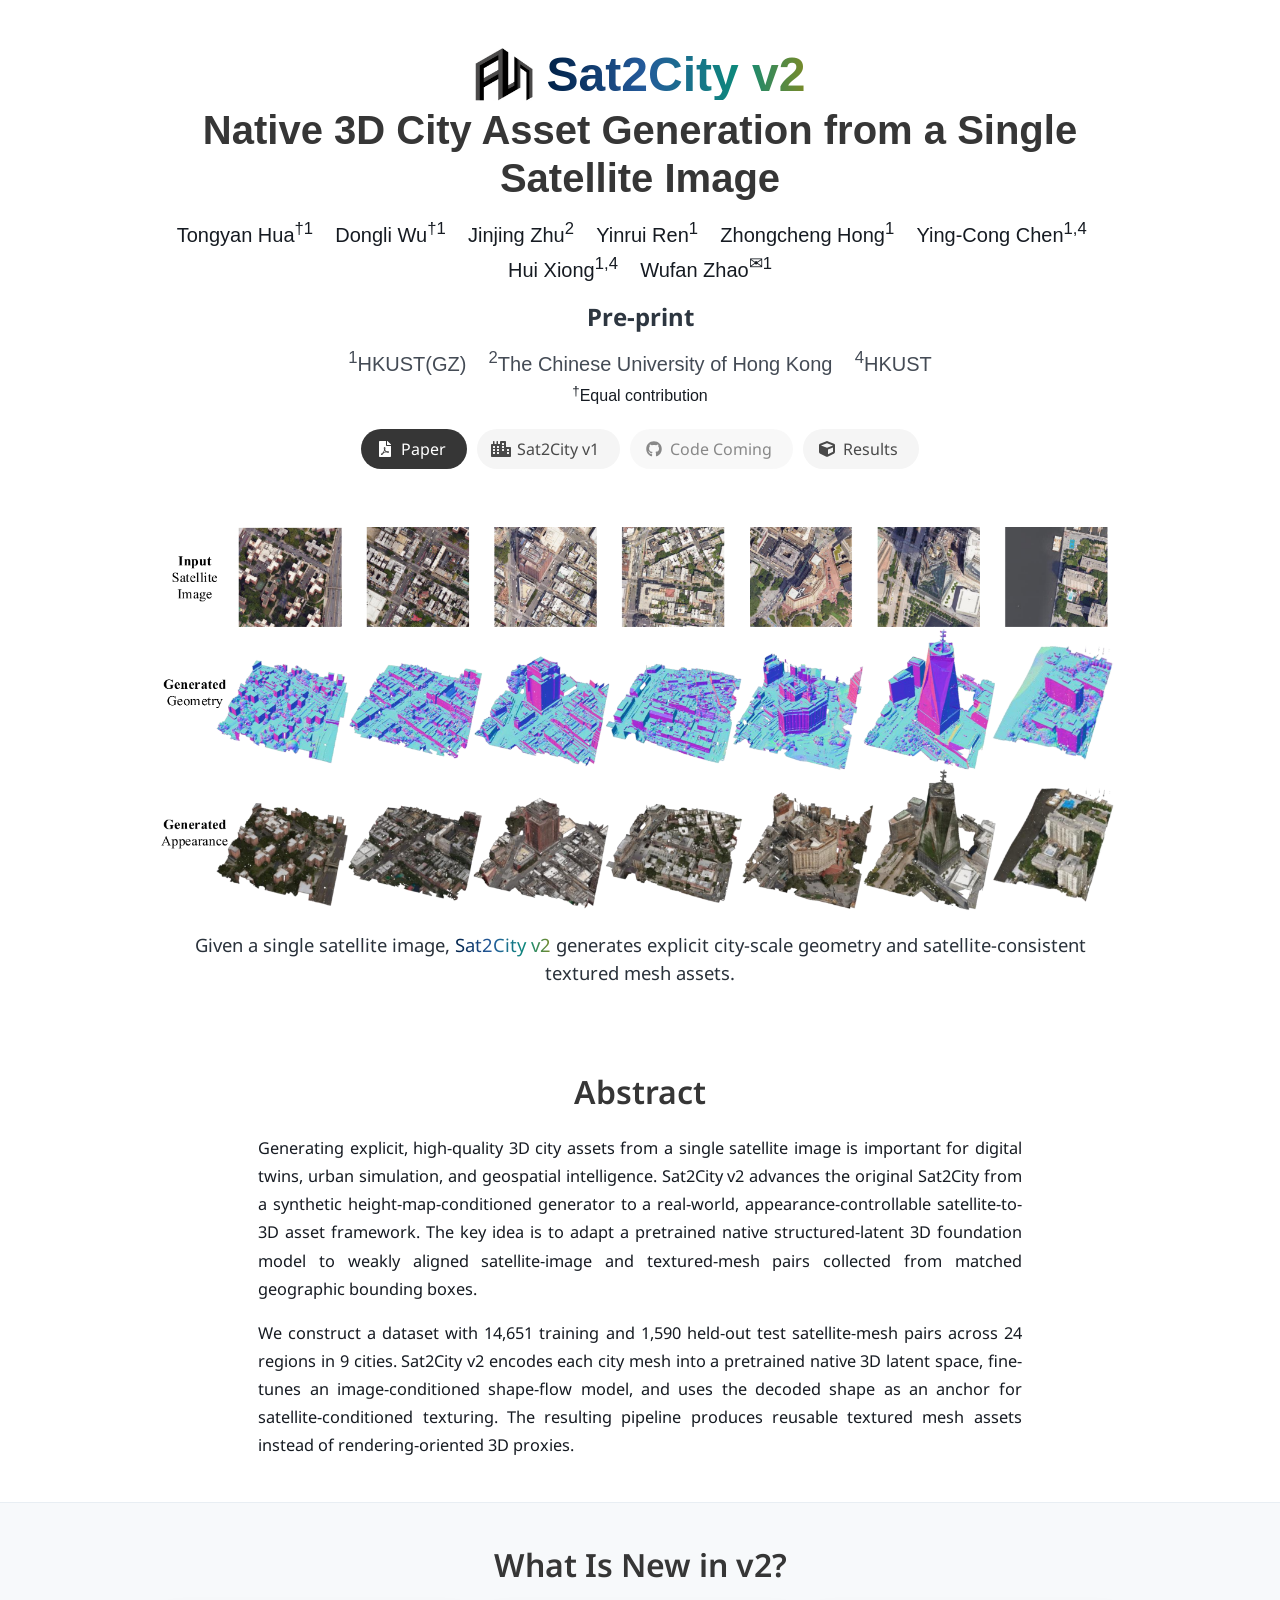
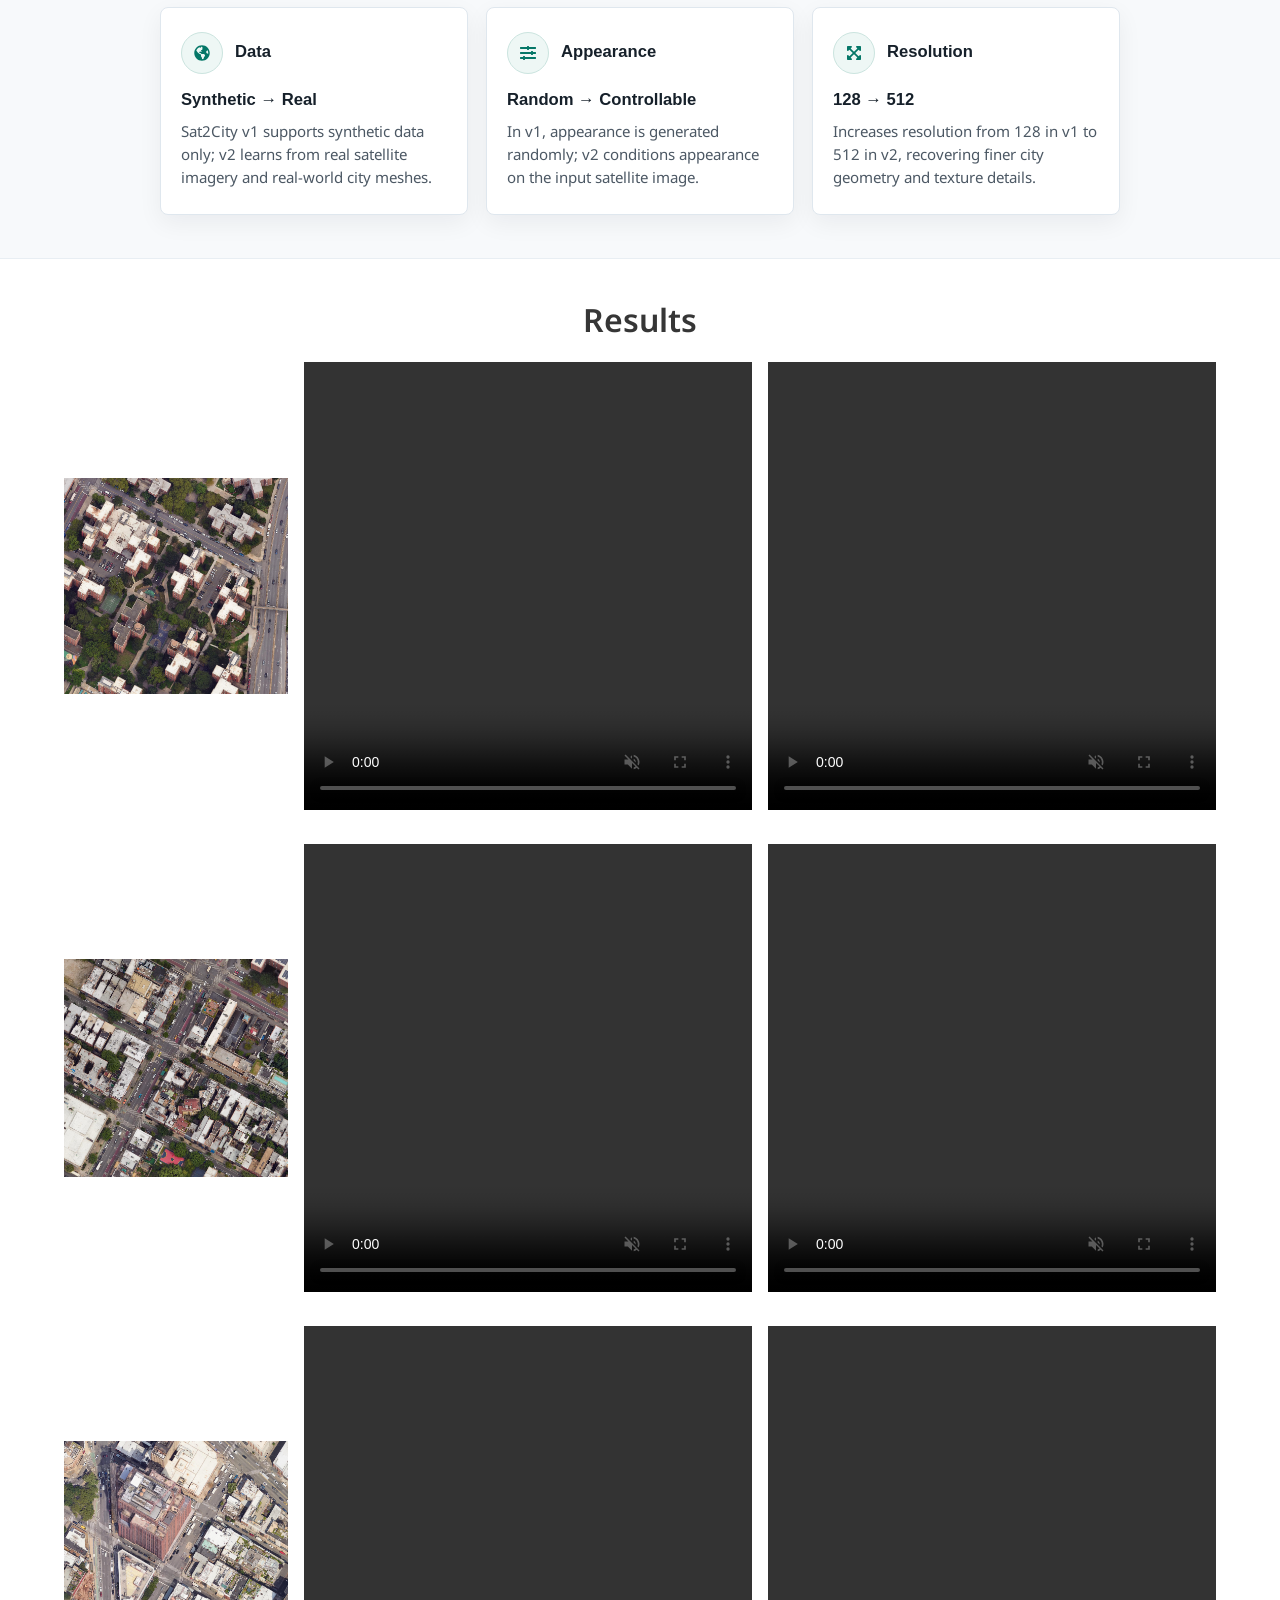
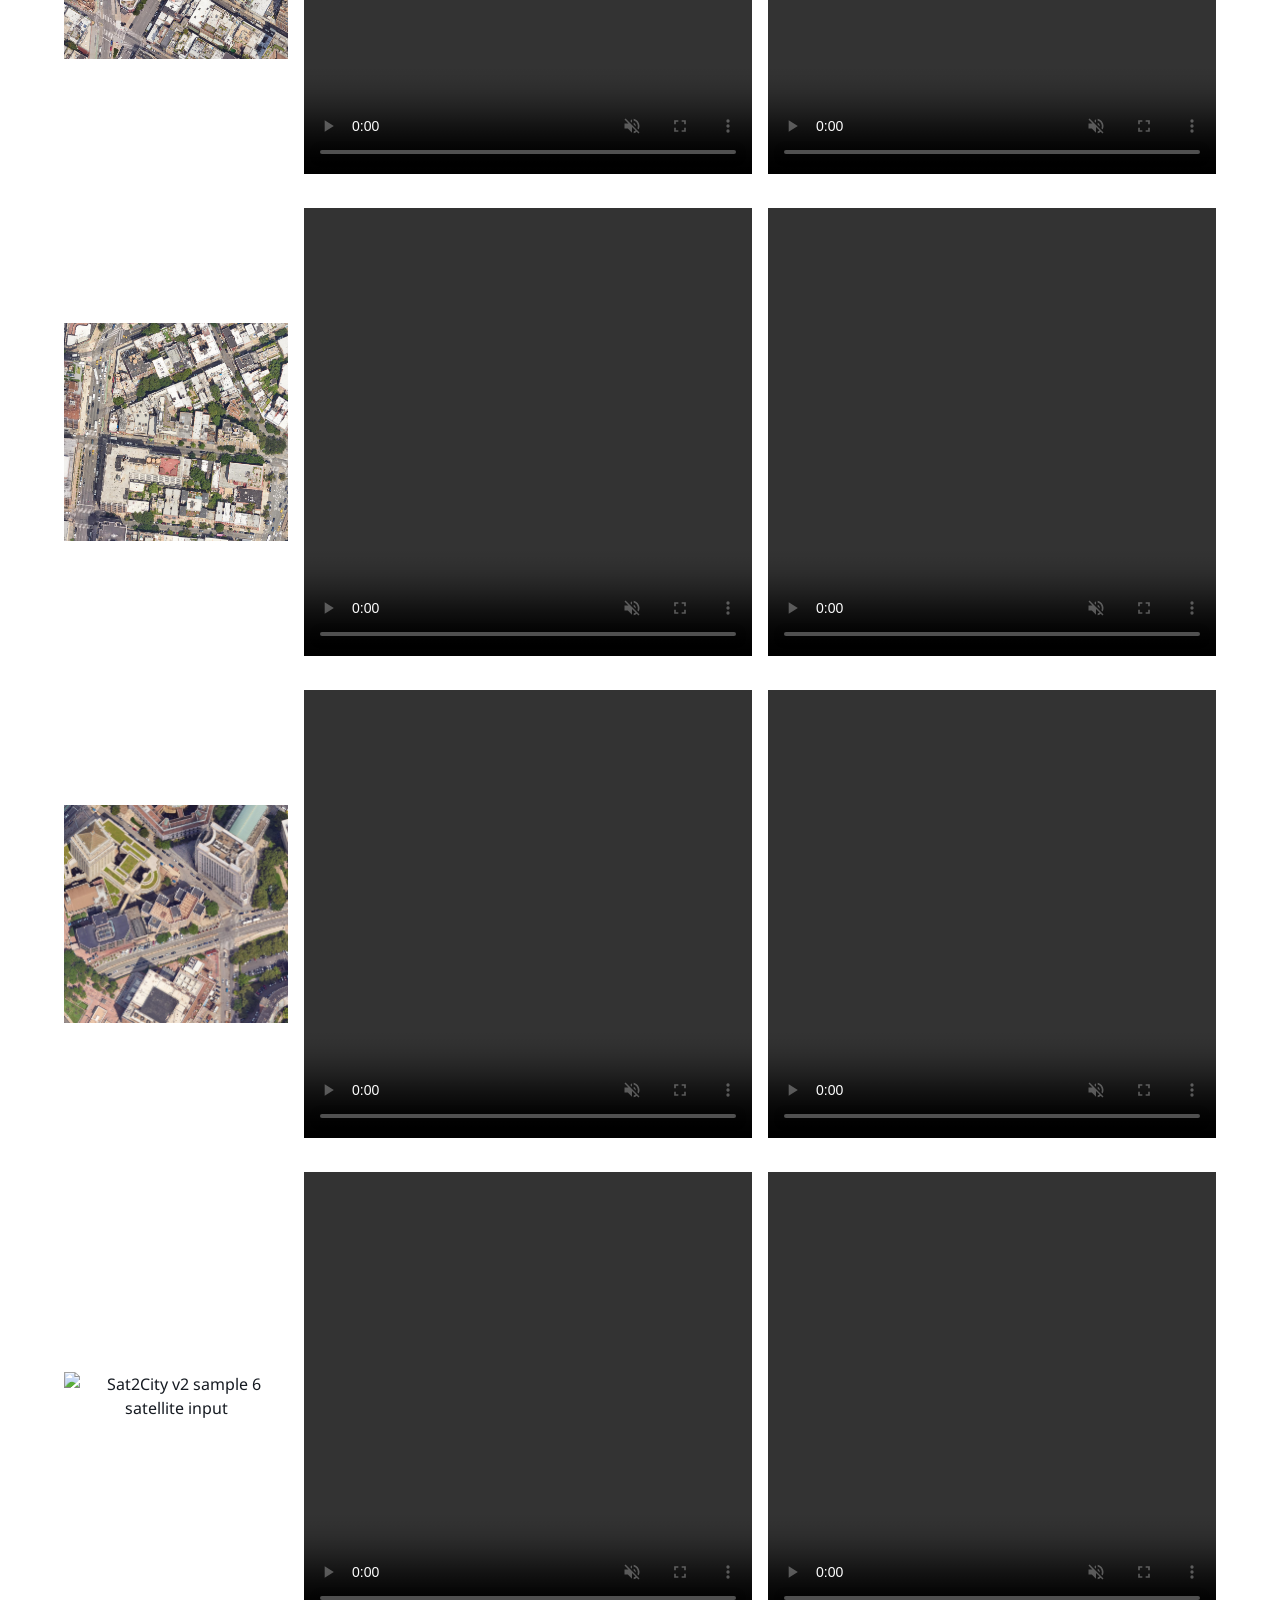
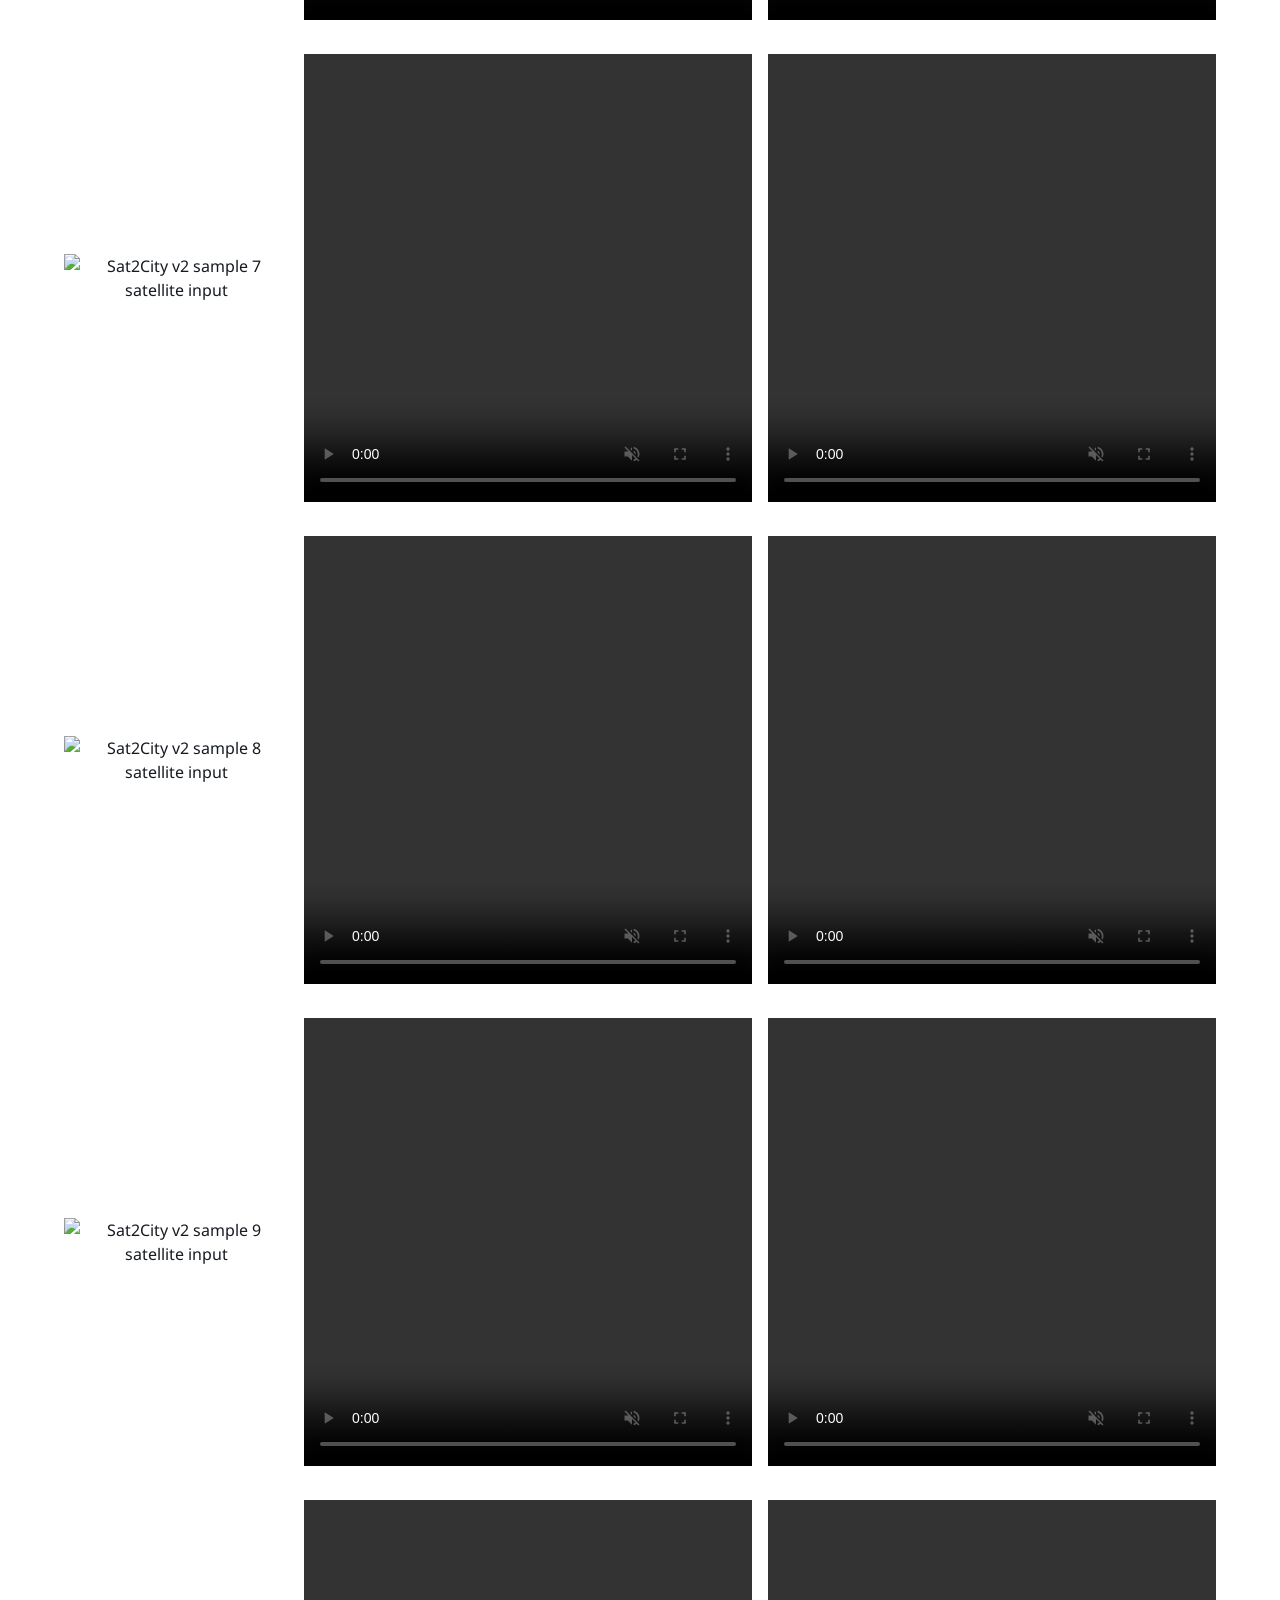
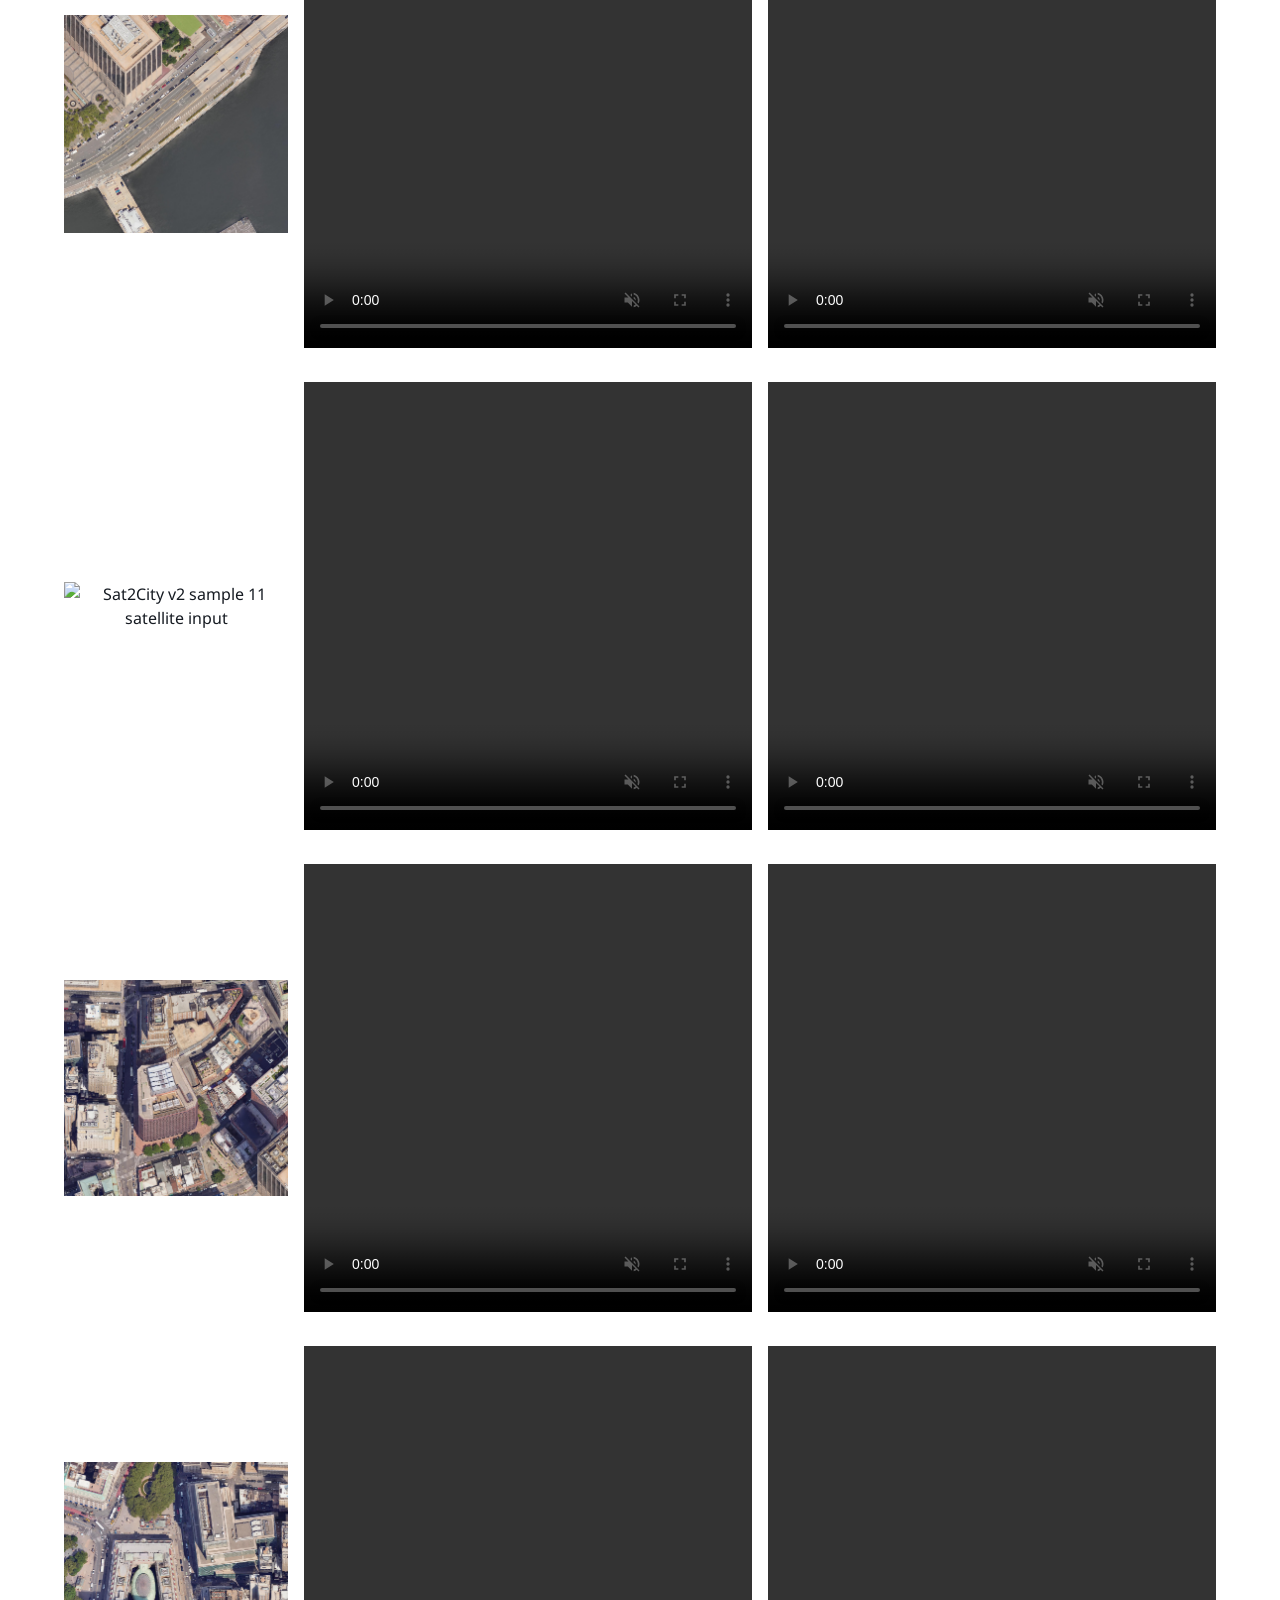
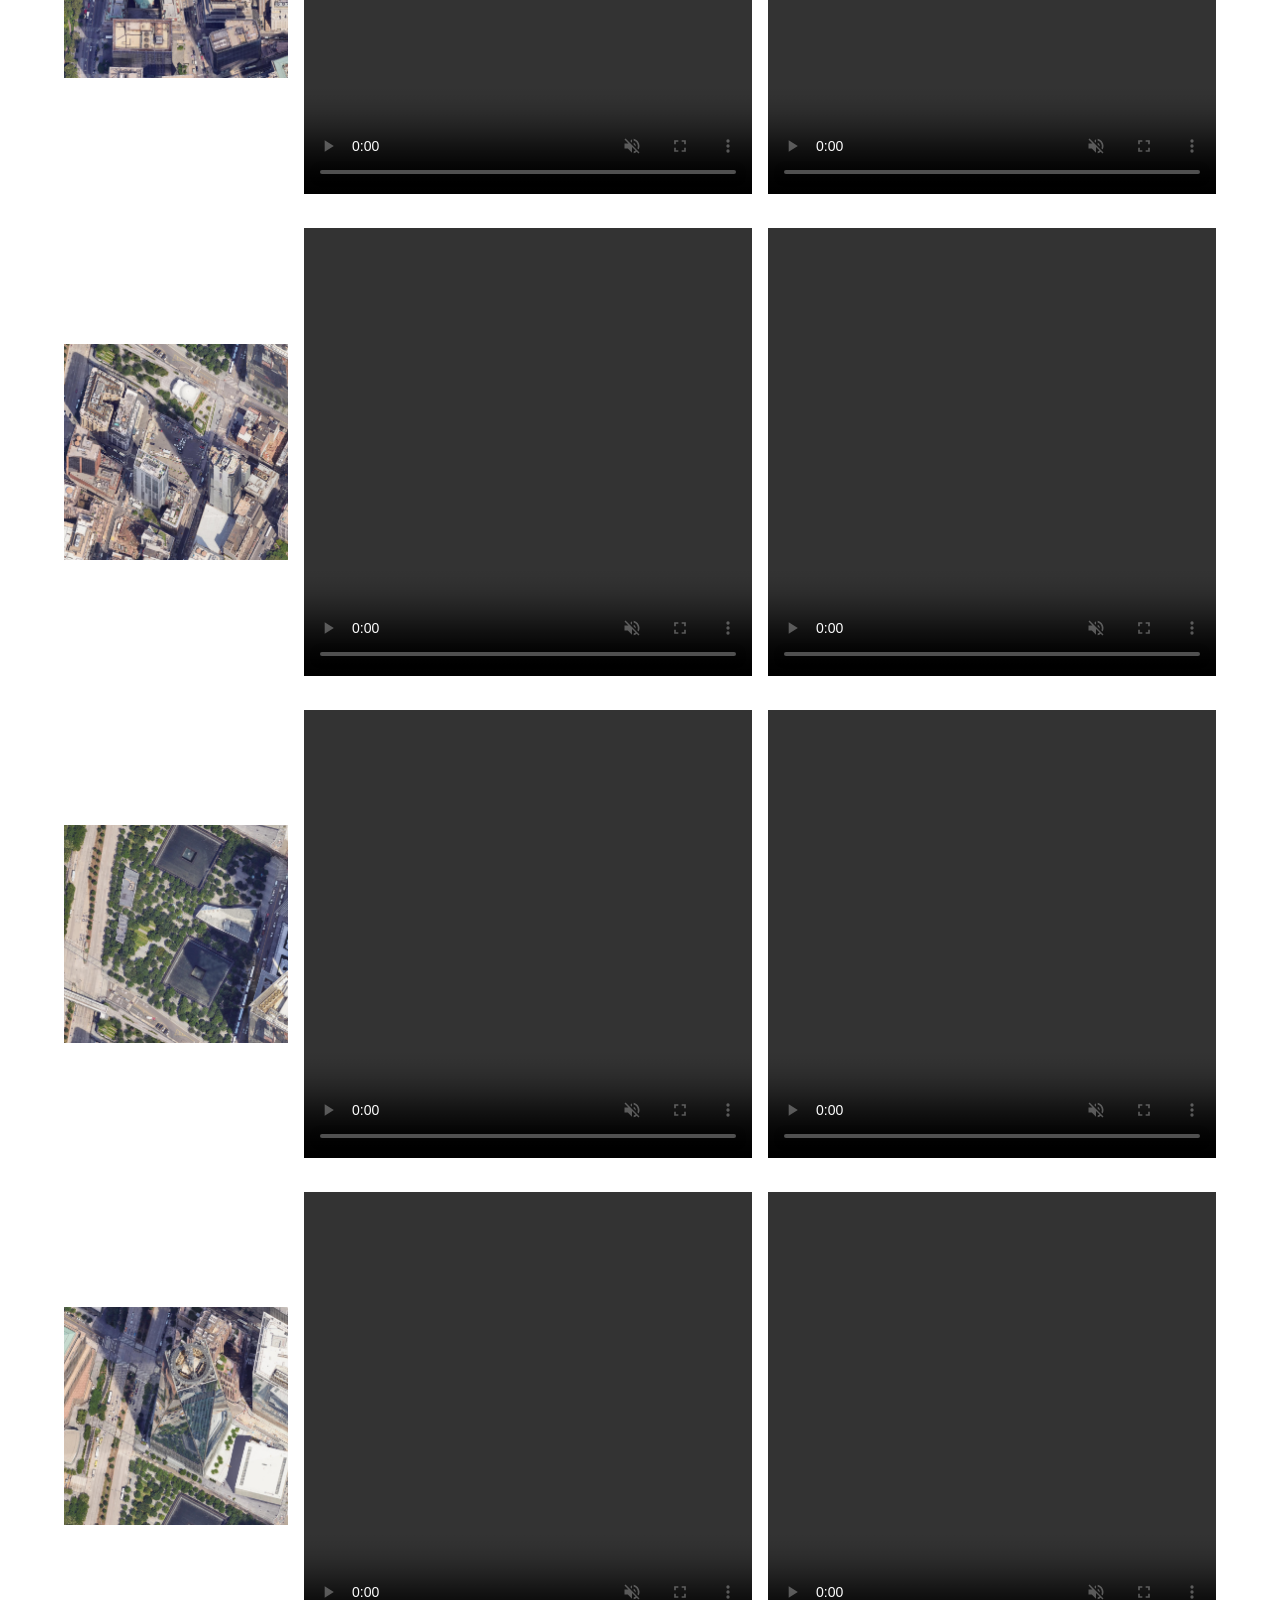
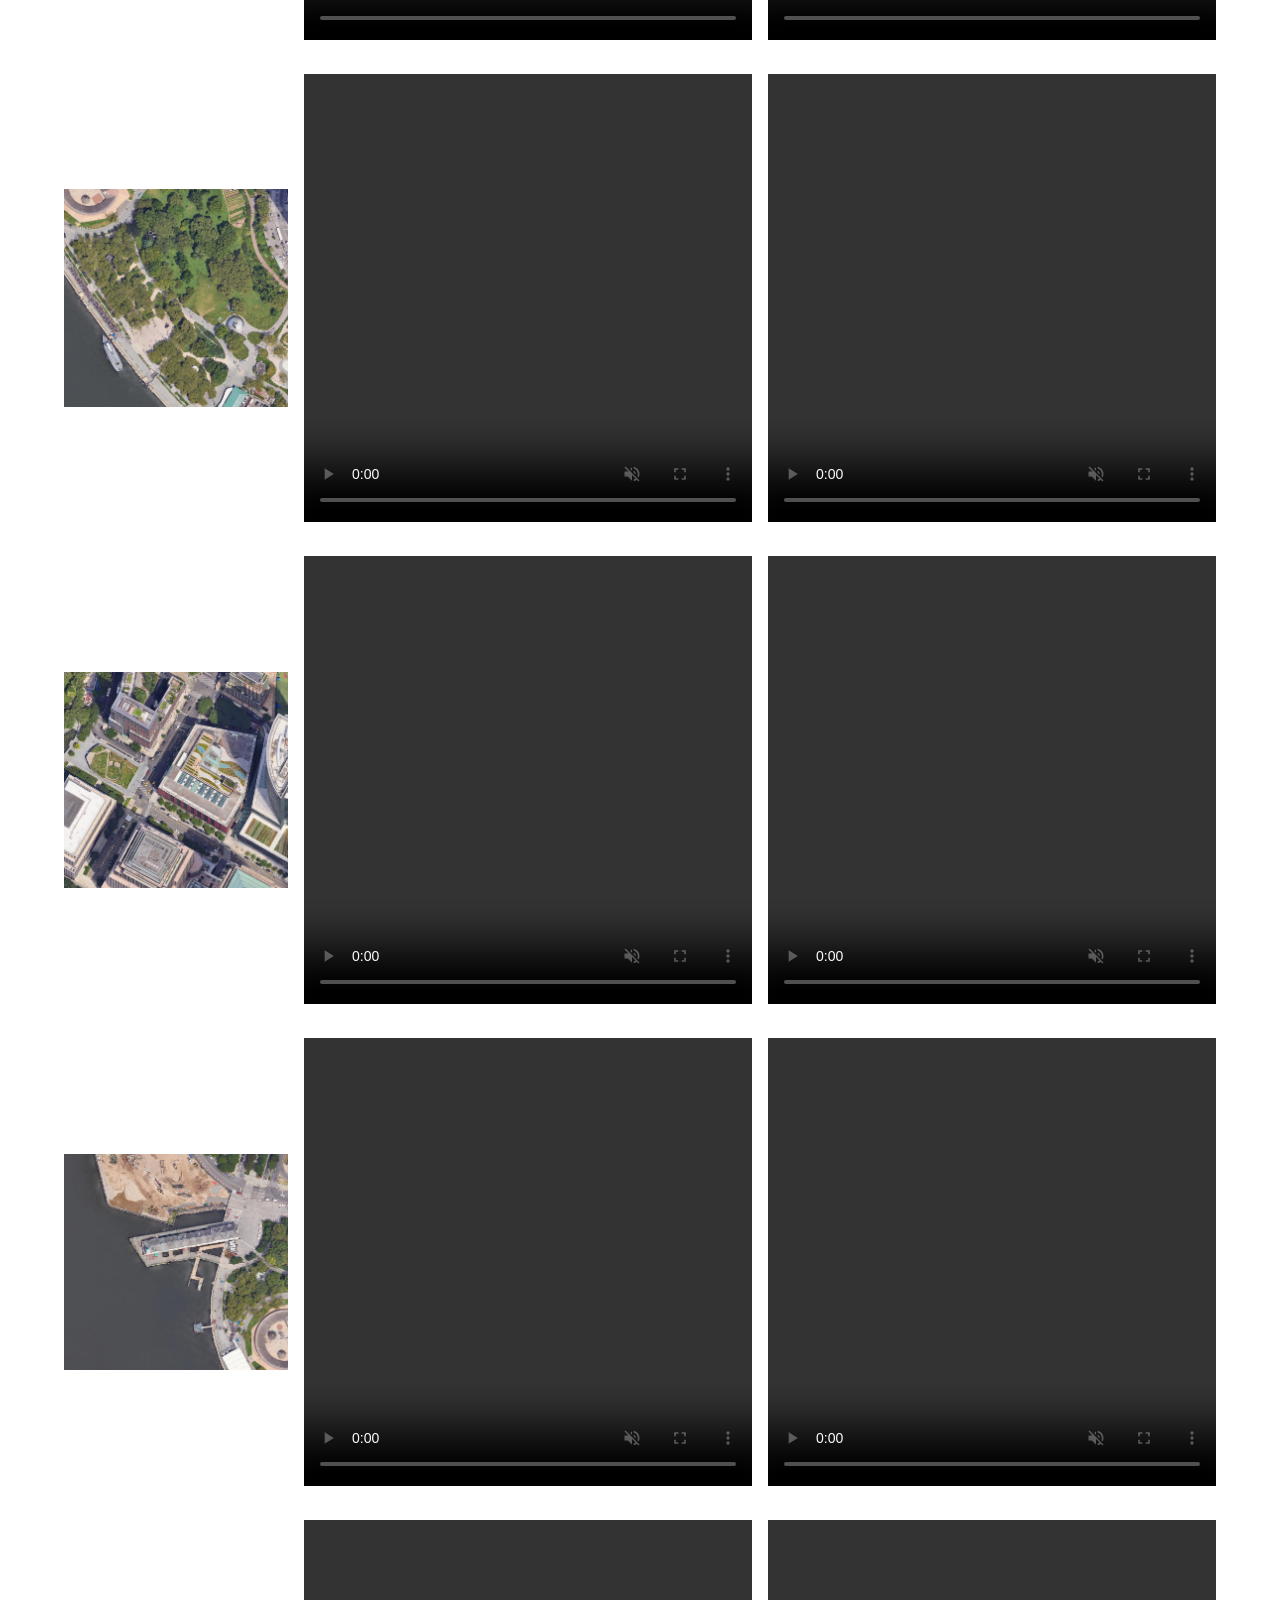
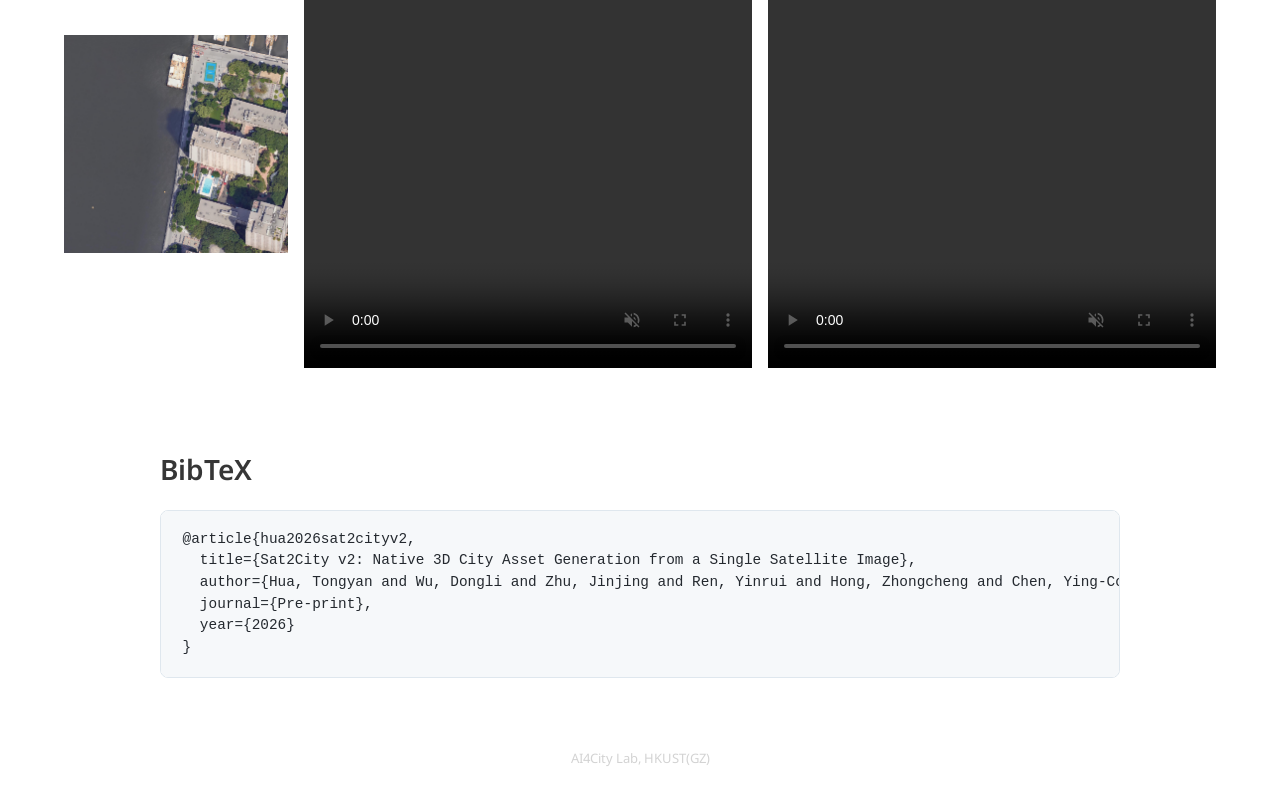
==== Sat2City-v2/index.html @ 35baf56d "Add Sat2City v2 project page" ====
<!DOCTYPE html>
<html lang="en">
<head>
  <meta charset="utf-8">
  <meta name="description" content="Sat2City v2: Native 3D City Asset Generation from a Single Satellite Image">
  <meta name="keywords" content="Sat2City, satellite image, 3D city generation, textured mesh, geospatial AI">
  <meta name="viewport" content="width=device-width, initial-scale=1">

  <title>Sat2City v2</title>

  <script defer src="../BuildAnyPoint/static/js/fontawesome.all.min.js"></script>

  <link href="https://fonts.googleapis.com/css?family=Google+Sans|Noto+Sans|Castoro" rel="stylesheet">
  <link rel="stylesheet" href="../BuildAnyPoint/static/css/bulma.min.css">
  <link rel="stylesheet" href="../BuildAnyPoint/static/css/fontawesome.all.min.css">
  <link rel="stylesheet" href="static/css/index.css">
  <link rel="icon" href="assets/logo-pure.png">
</head>
<body>

<section class="hero publication-header">
  <div class="hero-body">
    <div class="container is-max-desktop">
      <div class="columns is-centered">
        <div class="column has-text-centered">
          <h1 class="title is-1 publication-title">
            <img src="assets/logo-pure.png" width="58" alt="Sat2City logo">
            <span class="depth">Sat2City v2</span>
          </h1>
          <h2 class="title is-2 publication-subtitle">
            Native 3D City Asset Generation from a Single Satellite Image
          </h2>

          <div class="is-size-5 publication-authors">
            <span class="author-block">Tongyan Hua<sup>&dagger;1</sup></span>&nbsp;&nbsp;&nbsp;
            <span class="author-block">Dongli Wu<sup>&dagger;1</sup></span>&nbsp;&nbsp;&nbsp;
            <span class="author-block">Jinjing Zhu<sup>2</sup></span>&nbsp;&nbsp;&nbsp;
            <span class="author-block">Yinrui Ren<sup>1</sup></span>&nbsp;&nbsp;&nbsp;
            <span class="author-block">Zhongcheng Hong<sup>1</sup></span>&nbsp;&nbsp;&nbsp;
            <span class="author-block">Ying-Cong Chen<sup>1,4</sup></span>&nbsp;&nbsp;&nbsp;
            <span class="author-block">Hui Xiong<sup>1,4</sup></span>&nbsp;&nbsp;&nbsp;
            <span class="author-block">Wufan Zhao<sup>&#9993;1</sup></span>
          </div>

          <div class="column is-full_width">
            <h2 class="title is-4 venue">Pre-print</h2>
          </div>

          <div class="is-size-5 publication-authors affiliations">
            <span class="author-block"><sup>1</sup>HKUST(GZ)</span>&nbsp;&nbsp;&nbsp;
            <span class="author-block"><sup>2</sup>The Chinese University of Hong Kong</span>&nbsp;&nbsp;&nbsp;
            <span class="author-block"><sup>4</sup>HKUST</span>
          </div>

          <div class="is-size-6 publication-authors">
            <span class="author-block"><sup>&dagger;</sup>Equal contribution</span>
          </div>

          <div class="column has-text-centered">
            <div class="publication-links">
              <span class="link-block">
                <a href="https://arxiv.org/abs/2507.04403" class="external-link button is-normal is-rounded is-dark">
                  <span class="icon"><i class="fas fa-file-pdf"></i></span>
                  <span>Paper</span>
                </a>
              </span>
              <span class="link-block">
                <a href="https://ai4city-hkust.github.io/Sat2City/" class="external-link button is-normal is-rounded is-light">
                  <span class="icon"><i class="fas fa-city"></i></span>
                  <span>Sat2City v1</span>
                </a>
              </span>
              <span class="link-block">
                <a href="#" class="external-link button is-normal is-rounded is-light is-disabled" aria-disabled="true">
                  <span class="icon"><i class="fab fa-github"></i></span>
                  <span>Code Coming</span>
                </a>
              </span>
              <span class="link-block">
                <a href="#results" class="external-link button is-normal is-rounded is-light">
                  <span class="icon"><i class="fas fa-cube"></i></span>
                  <span>Results</span>
                </a>
              </span>
            </div>
          </div>
        </div>
      </div>
    </div>
  </div>
</section>

<section class="section teaser-section">
  <div class="container is-max-desktop">
    <div class="columns is-centered has-text-centered">
      <div class="column is-full-width">
        <img src="assets/teaser.png" class="center teaser-image" alt="Sat2City v2 teaser">
        <h2 class="subtitle has-text-centered teaser-caption">
          Given a single satellite image, <span class="depth">Sat2City v2</span> generates explicit city-scale geometry
          and satellite-consistent textured mesh assets.
        </h2>
      </div>
    </div>
  </div>
</section>

<section class="section">
  <div class="container is-max-desktop">
    <div class="columns is-centered has-text-centered">
      <div class="column is-four-fifths">
        <h2 class="title is-3">Abstract</h2>
        <div class="content has-text-justified">
          <p>
            Generating explicit, high-quality 3D city assets from a single satellite image is important for digital
            twins, urban simulation, and geospatial intelligence. Sat2City v2 advances the original Sat2City from a
            synthetic height-map-conditioned generator to a real-world, appearance-controllable satellite-to-3D asset
            framework. The key idea is to adapt a pretrained native structured-latent 3D foundation model to weakly
            aligned satellite-image and textured-mesh pairs collected from matched geographic bounding boxes.
          </p>
          <p>
            We construct a dataset with 14,651 training and 1,590 held-out test satellite-mesh pairs across 24 regions
            in 9 cities. Sat2City v2 encodes each city mesh into a pretrained native 3D latent space, fine-tunes an
            image-conditioned shape-flow model, and uses the decoded shape as an anchor for satellite-conditioned
            texturing. The resulting pipeline produces reusable textured mesh assets instead of rendering-oriented 3D
            proxies.
          </p>
        </div>
      </div>
    </div>
  </div>
</section>

<section class="section compact-section">
  <div class="container is-max-desktop">
    <div class="columns is-centered has-text-centered">
      <div class="column is-full-width">
        <h2 class="title is-3">What Is New in v2?</h2>
        <div class="feature-grid">
          <div class="feature-card">
            <div class="feature-heading">
              <div class="feature-icon"><i class="fas fa-globe-americas"></i></div>
              <span class="feature-label">Data</span>
            </div>
            <h3>Synthetic &rarr; Real</h3>
            <p>Sat2City v1 supports synthetic data only; v2 learns from real satellite imagery and real-world city meshes.</p>
          </div>
          <div class="feature-card">
            <div class="feature-heading">
              <div class="feature-icon"><i class="fas fa-sliders-h"></i></div>
              <span class="feature-label">Appearance</span>
            </div>
            <h3>Random &rarr; Controllable</h3>
            <p>In v1, appearance is generated randomly; v2 conditions appearance on the input satellite image.</p>
          </div>
          <div class="feature-card">
            <div class="feature-heading">
              <div class="feature-icon"><i class="fas fa-expand-arrows-alt"></i></div>
              <span class="feature-label">Resolution</span>
            </div>
            <h3>128 &rarr; 512</h3>
            <p>Increases resolution from 128 in v1 to 512 in v2, recovering finer city geometry and texture details.</p>
          </div>
        </div>
      </div>
    </div>
  </div>
</section>

<section class="section results-section" id="results">
  <div class="container is-max-widescreen">
    <div class="columns is-centered has-text-centered">
      <div class="column is-full-width">
        <h2 class="title is-3">Results</h2>
        <div class="demo-grid" id="demo-grid"></div>
      </div>
    </div>
  </div>
</section>

<section class="section" id="BibTeX">
  <div class="container is-max-desktop content">
    <h2 class="title">BibTeX</h2>
<pre><code>@article{hua2026sat2cityv2,
  title={Sat2City v2: Native 3D City Asset Generation from a Single Satellite Image},
  author={Hua, Tongyan and Wu, Dongli and Zhu, Jinjing and Ren, Yinrui and Hong, Zhongcheng and Chen, Ying-Cong and Xiong, Hui and Zhao, Wufan},
  journal={Pre-print},
  year={2026}
}</code></pre>
  </div>
</section>

<table width="100%" align="center" border="0" cellspacing="0" cellpadding="20">
  <tr>
    <td>
      <br>
      <p align="center">
        <font size="2">
          <a href="https://github.com/ai4city-hkust">
            <font size="2" color="lightgray">AI4City Lab, HKUST(GZ)</font>
          </a>
          <br>
        </font>
      </p>
      <br>
    </td>
  </tr>
</table>

<script>
  const sampleDirs = [
    'vid/new-york_-74.01023_40.71341_-73.97458_40.74033_fin_225__-73.97704_40.72060_-73.97467_40.72239',
    'vid/new-york_-74.01023_40.71341_-73.97458_40.74033_fin_225__-73.98415_40.72958_-73.98178_40.73138',
    'vid/new-york_-74.01023_40.71341_-73.97458_40.74033_fin_225__-74.00549_40.71880_-74.00312_40.72060',
    'vid/new-york_-74.01023_40.71341_-73.97458_40.74033_fin_225__-74.00549_40.72778_-74.00312_40.72958',
    'vid/new-york_-74.01928_40.70152_-73.99563_40.71945_fin_84__-74.00269_40.71230_-74.00032_40.71410',
    'vid/new-york_-74.01928_40.70152_-73.99563_40.71945_fin_84__-74.00506_40.71230_-74.00269_40.71410',
    'vid/new-york_-74.01928_40.70152_-73.99563_40.71945_fin_84__-74.00506_40.71589_-74.00269_40.71769',
    'vid/new-york_-74.01928_40.70152_-73.99563_40.71945_fin_84__-74.00743_40.71230_-74.00506_40.71410',
    'vid/new-york_-74.01928_40.70152_-73.99563_40.71945_fin_84__-74.00743_40.71410_-74.00506_40.71589',
    'vid/new-york_-74.01928_40.70152_-73.99563_40.71945_fin_84__-74.00980_40.70152_-74.00743_40.70332',
    'vid/new-york_-74.01928_40.70152_-73.99563_40.71945_fin_84__-74.00980_40.70511_-74.00743_40.70691',
    'vid/new-york_-74.01928_40.70152_-73.99563_40.71945_fin_84__-74.01217_40.70332_-74.00980_40.70511',
    'vid/new-york_-74.01928_40.70152_-73.99563_40.71945_fin_84__-74.01454_40.70332_-74.01217_40.70511',
    'vid/new-york_-74.01928_40.70152_-73.99563_40.71945_fin_84__-74.01454_40.70871_-74.01217_40.71050',
    'vid/new-york_-74.01928_40.70152_-73.99563_40.71945_fin_84__-74.01454_40.71050_-74.01217_40.71230',
    'vid/new-york_-74.01928_40.70152_-73.99563_40.71945_fin_84__-74.01454_40.71230_-74.01217_40.71410',
    'vid/new-york_-74.01928_40.70152_-73.99563_40.71945_fin_84__-74.01691_40.70152_-74.01454_40.70332',
    'vid/new-york_-74.01928_40.70152_-73.99563_40.71945_fin_84__-74.01691_40.71410_-74.01454_40.71589',
    'vid/new-york_-74.01928_40.70152_-73.99563_40.71945_fin_84__-74.01928_40.70332_-74.01691_40.70511',
    'vid/new-york_-74.01928_40.70152_-73.99563_40.71945_fin_84__-74.01928_40.71050_-74.01691_40.71230'
  ];

  const demoGrid = document.getElementById('demo-grid');
  sampleDirs.forEach((dir, index) => {
    const card = document.createElement('article');
    card.className = 'demo-card';

    const media = document.createElement('div');
    media.className = 'demo-media';

    const input = document.createElement('img');
    input.className = 'demo-input';
    input.src = `${dir}/trellis/input_processed.png`;
    input.alt = `Sat2City v2 sample ${index + 1} satellite input`;
    input.loading = 'lazy';

    const normal = document.createElement('video');
    normal.className = 'demo-video';
    normal.autoplay = true;
    normal.muted = true;
    normal.loop = true;
    normal.playsInline = true;
    normal.controls = true;
    normal.preload = 'metadata';
    normal.src = `${dir}/trellis/rotate_eval_y_up/normal_rotate_y_up.mp4`;

    const texture = document.createElement('video');
    texture.className = 'demo-video';
    texture.autoplay = true;
    texture.muted = true;
    texture.loop = true;
    texture.playsInline = true;
    texture.controls = true;
    texture.preload = 'metadata';
    texture.src = `${dir}/trellis/rotate_eval_y_up/texture_rotate_y_up.mp4`;

    media.append(input, normal, texture);
    card.append(media);
    demoGrid.append(card);
  });
</script>

</body>
</html>
---- Sat2City-v2/static/css/index.css ----
body {
  font-family: 'Noto Sans', sans-serif;
  color: #161b22;
  background: #ffffff;
}

.publication-header .hero-body {
  padding-bottom: 1.6rem;
}

.publication-title,
.publication-authors {
  font-family: 'Google Sans', sans-serif;
}

.publication-title {
  align-items: center;
  display: inline-flex;
  gap: 14px;
  justify-content: center;
  line-height: 1.05;
  margin-bottom: 0.35rem !important;
}

.publication-subtitle {
  font-family: 'Google Sans', sans-serif;
  font-weight: 700;
  line-height: 1.18;
  margin-bottom: 0.9rem !important;
}

.publication-authors {
  line-height: 1.6;
}

.publication-authors a {
  color: hsl(204, 86%, 53%) !important;
}

.author-block {
  display: inline-block;
}

.affiliations {
  color: #444b55;
}

.venue {
  color: #2d3640;
  font-weight: 700;
  margin-bottom: 0.2rem !important;
  margin-top: 0.35rem;
}

.publication-links {
  margin-top: 0.2rem;
}

.link-block a {
  margin: 5px 3px;
}

.button.is-disabled {
  opacity: 0.65;
  pointer-events: none;
}

.depth {
  background: linear-gradient(90deg, #002147, #245a9b, #0c8a7a, #ae8a00, #ffd700);
  background-clip: text;
  -webkit-background-clip: text;
  background-size: 150%;
  color: transparent;
  transition: background-position 0.5s ease, transform 0.3s ease;
}

.depth:hover {
  background-position: right center;
}

.section {
  padding-top: 2.7rem;
  padding-bottom: 2.7rem;
}

.compact-section {
  background: #f7f9fb;
  border-bottom: 1px solid #e8eef3;
  border-top: 1px solid #e8eef3;
}

.results-section {
  background: #ffffff;
  border: 0;
}

.teaser-section {
  padding-top: 0.2rem;
}

.center {
  display: block;
  margin-left: auto;
  margin-right: auto;
}

.figure-image,
.method-image {
  border: 1px solid #dce4ea;
  border-radius: 8px;
  box-shadow: 0 10px 32px rgba(15, 23, 42, 0.08);
  width: 100%;
}

.teaser-image {
  background: #ffffff;
  border: 0;
  border-radius: 0;
  box-shadow: none;
  width: 100%;
}

.teaser-caption,
.figure-caption {
  color: #29313a;
  font-size: 1.15rem;
  line-height: 1.55;
  margin-top: 1rem;
}

.secondary-figure {
  margin-top: 1.35rem;
}

.content p {
  font-size: 1.02rem;
  line-height: 1.72;
}

.feature-grid {
  display: grid;
  gap: 18px;
  grid-template-columns: repeat(3, minmax(0, 1fr));
  margin-top: 1.15rem;
}

.feature-card {
  background: #ffffff;
  border: 1px solid #dfe7ee;
  border-radius: 8px;
  box-shadow: 0 8px 24px rgba(15, 23, 42, 0.06);
}

.feature-card {
  padding: 24px 20px;
  text-align: left;
}

.feature-icon {
  align-items: center;
  background: #eef7f5;
  border: 1px solid #cbe4df;
  border-radius: 999px;
  color: #057768;
  display: inline-flex;
  flex: 0 0 42px;
  height: 42px;
  justify-content: center;
  width: 42px;
}

.feature-heading {
  align-items: center;
  display: flex;
  gap: 12px;
  margin-bottom: 14px;
}

.feature-label {
  color: #16202a;
  font-family: 'Google Sans', sans-serif;
  font-size: 1.04rem;
  font-weight: 700;
}

.feature-card h3 {
  color: #16202a;
  font-family: 'Google Sans', sans-serif;
  font-size: 1.04rem;
  font-weight: 700;
  margin-bottom: 0.45rem;
}

.feature-card p,
.method-caption {
  color: #4c5864;
  font-size: 0.94rem;
  line-height: 1.55;
}

.method-strip {
  display: grid;
  gap: 22px;
  grid-template-columns: repeat(2, minmax(0, 1fr));
  margin-top: 1rem;
}

.method-image {
  background: #ffffff;
  object-fit: contain;
}

.method-caption {
  margin: 0.75rem 0 0;
  text-align: center;
}

.method-text {
  margin-top: 1.35rem;
}

.demo-grid {
  display: grid;
  gap: 34px;
  grid-template-columns: 1fr;
  margin-top: 1.2rem;
}

.demo-card {
  background: transparent;
  border: 0;
  border-radius: 0;
  box-shadow: none;
  padding: 0;
}

.demo-media {
  align-items: center;
  display: grid;
  gap: 16px;
  grid-template-columns: minmax(120px, 0.5fr) repeat(2, minmax(0, 1fr));
}

.demo-input,
.demo-video {
  background: transparent;
  border: 0;
  border-radius: 0;
  box-shadow: none;
  display: block;
  overflow: hidden;
  width: 100%;
}

.demo-input {
  height: auto;
  justify-self: center;
  object-fit: contain;
}

.demo-video {
  aspect-ratio: 1 / 1;
  object-fit: cover;
}

pre {
  background: #f6f8fa;
  border: 1px solid #dfe7ee;
  border-radius: 8px;
  color: #24292f;
  font-size: 0.9rem;
  overflow-x: auto;
  padding: 1rem;
  white-space: pre;
}

@media screen and (max-width: 900px) {
  .feature-grid,
  .method-strip {
    grid-template-columns: 1fr;
  }

  .demo-media {
    gap: 14px;
    grid-template-columns: 0.5fr 1fr 1fr;
  }

}

@media screen and (max-width: 640px) {
  .publication-title {
    align-items: center;
    flex-direction: column;
    gap: 8px;
  }

  .publication-subtitle {
    font-size: 1.45rem !important;
  }

  .section {
    padding-left: 0.75rem;
    padding-right: 0.75rem;
  }

  .content.has-text-justified {
    text-align: left !important;
  }

  .demo-media {
    grid-template-columns: 1fr;
    justify-items: center;
  }

  .demo-input {
    max-width: 50%;
  }

  .demo-video {
    max-width: 100%;
  }
}
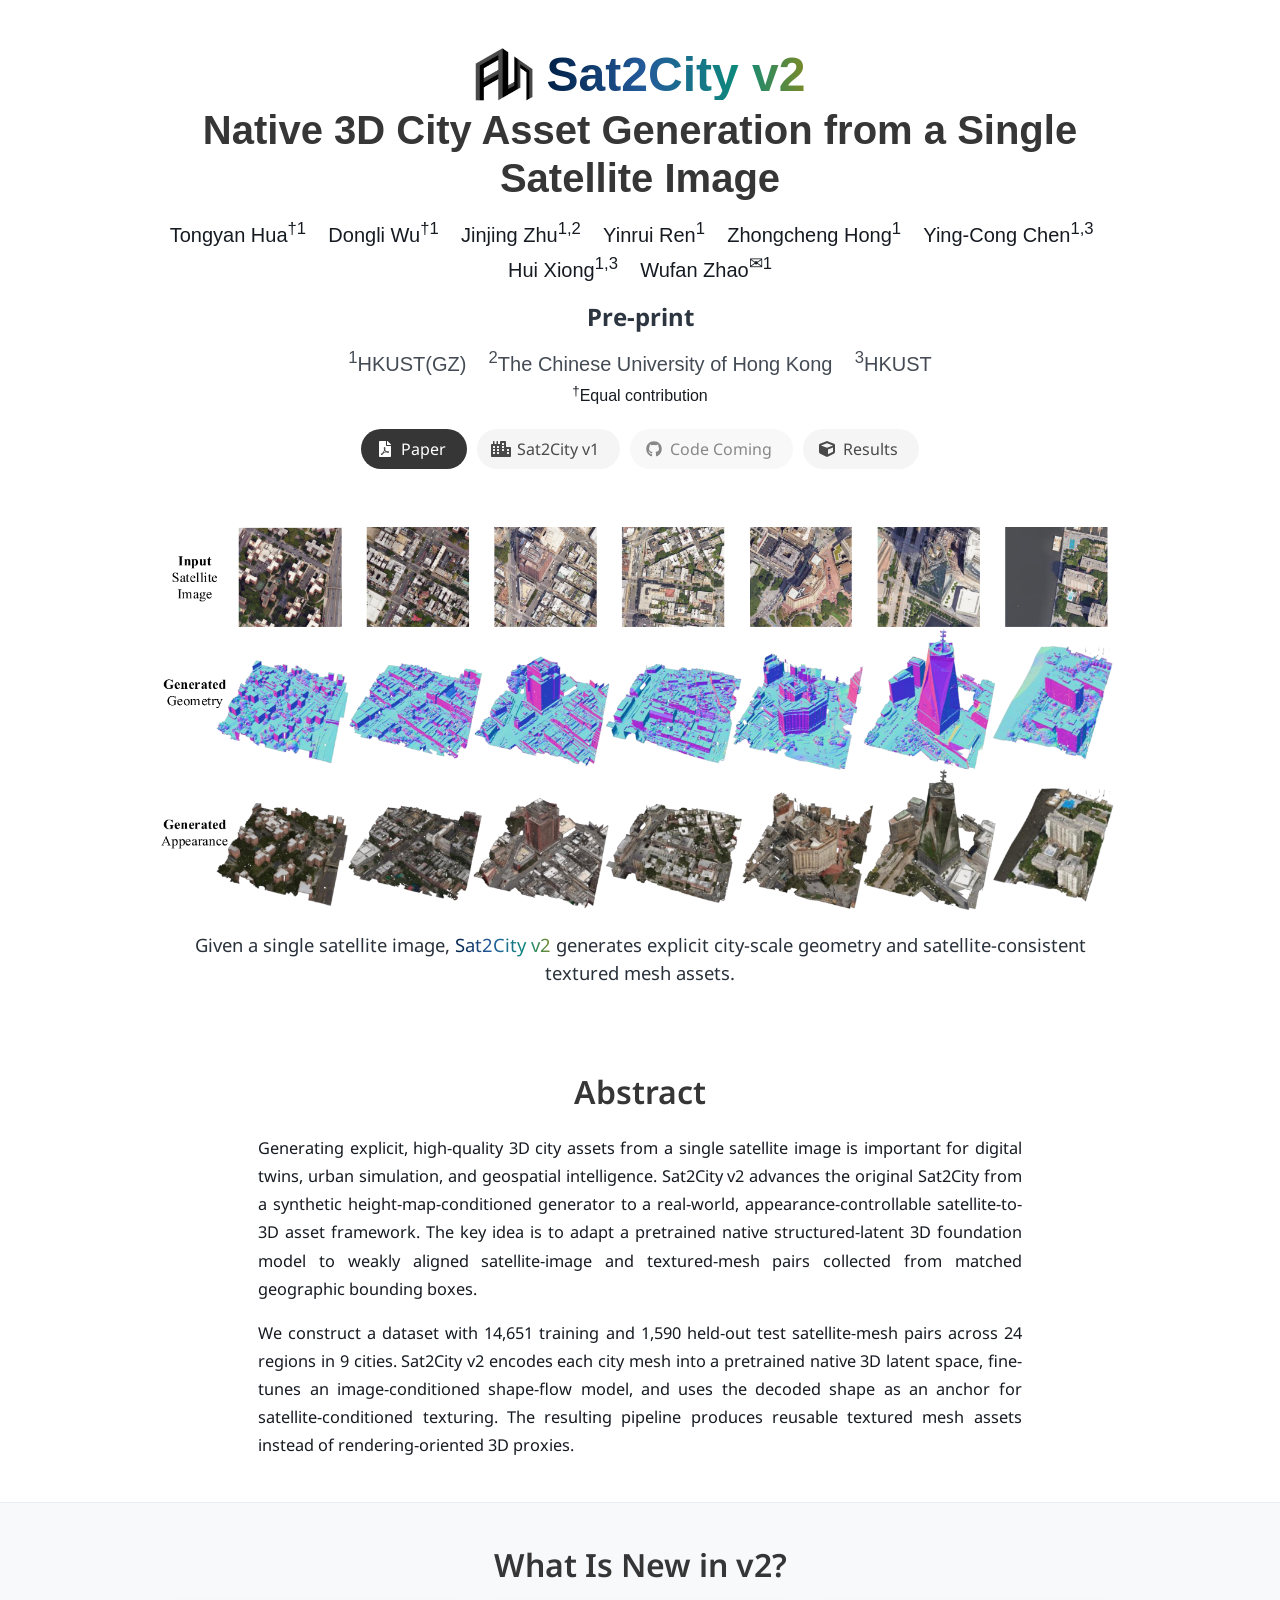
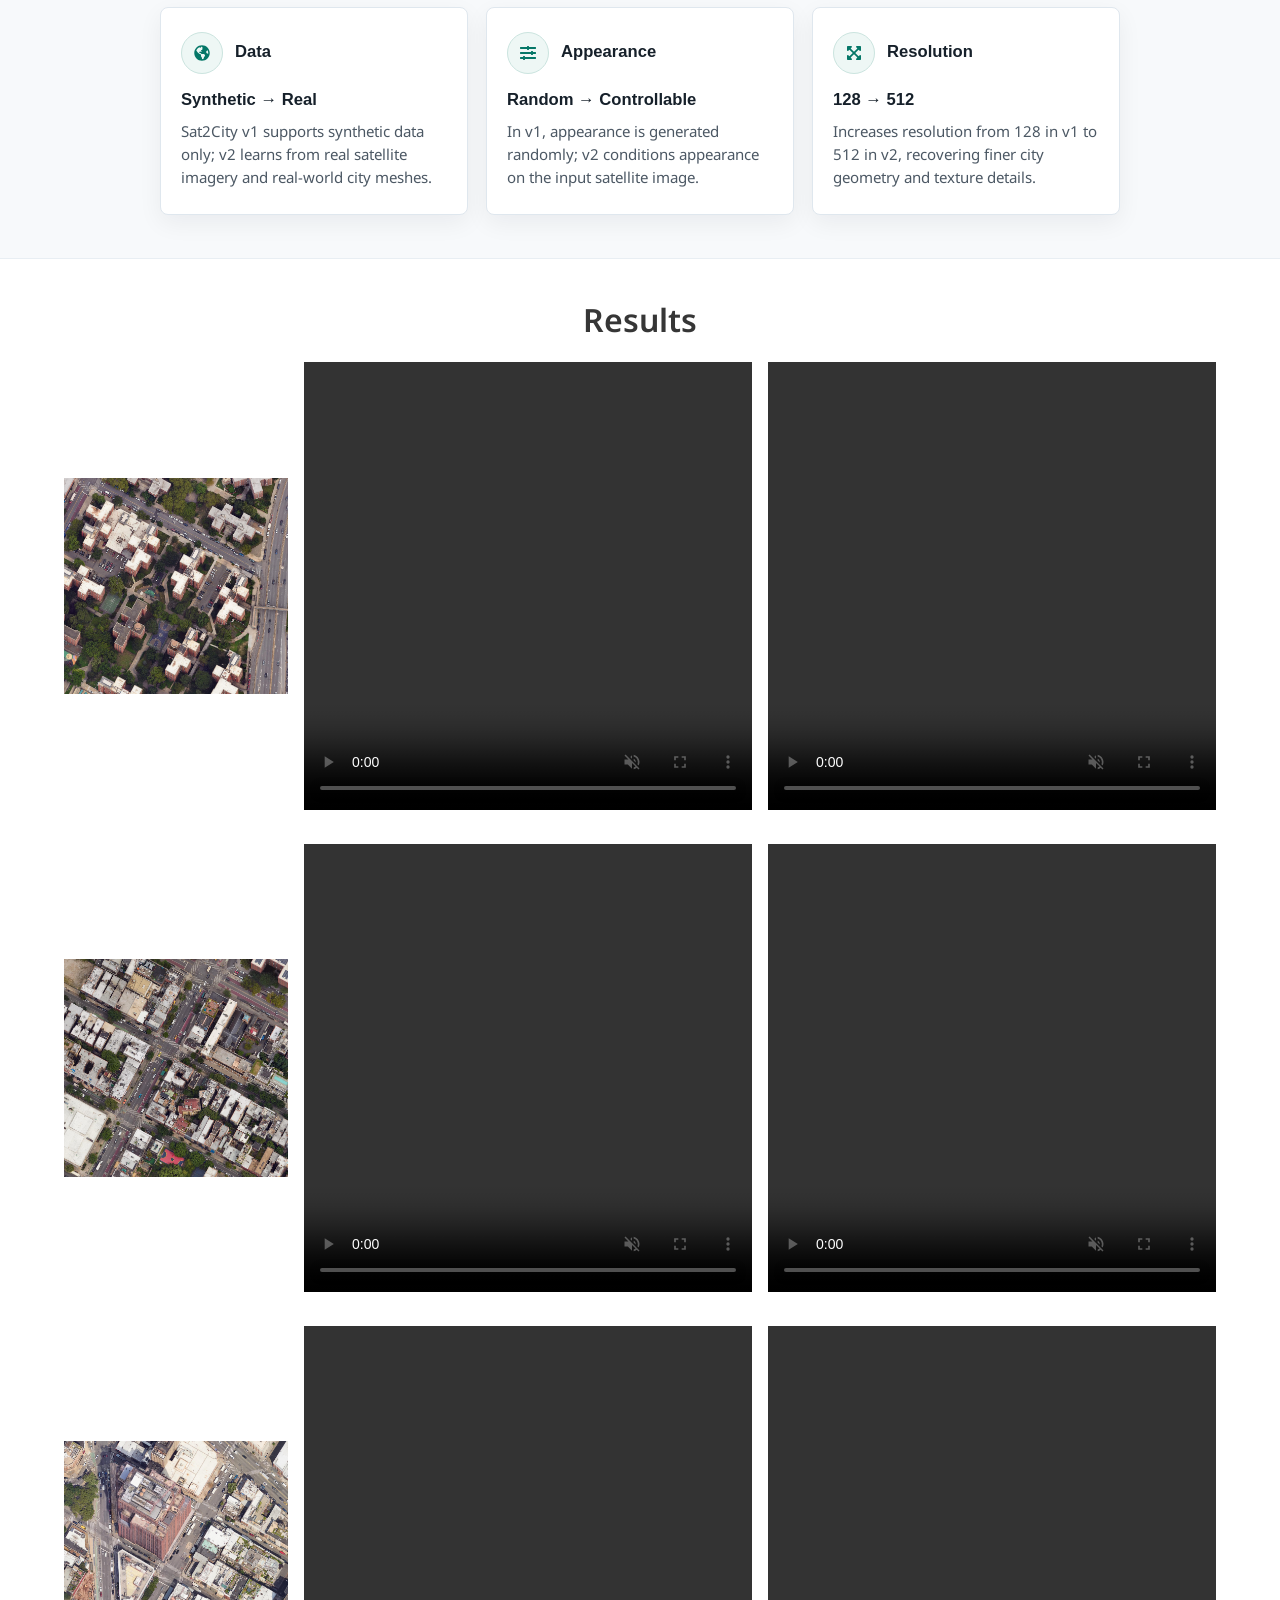
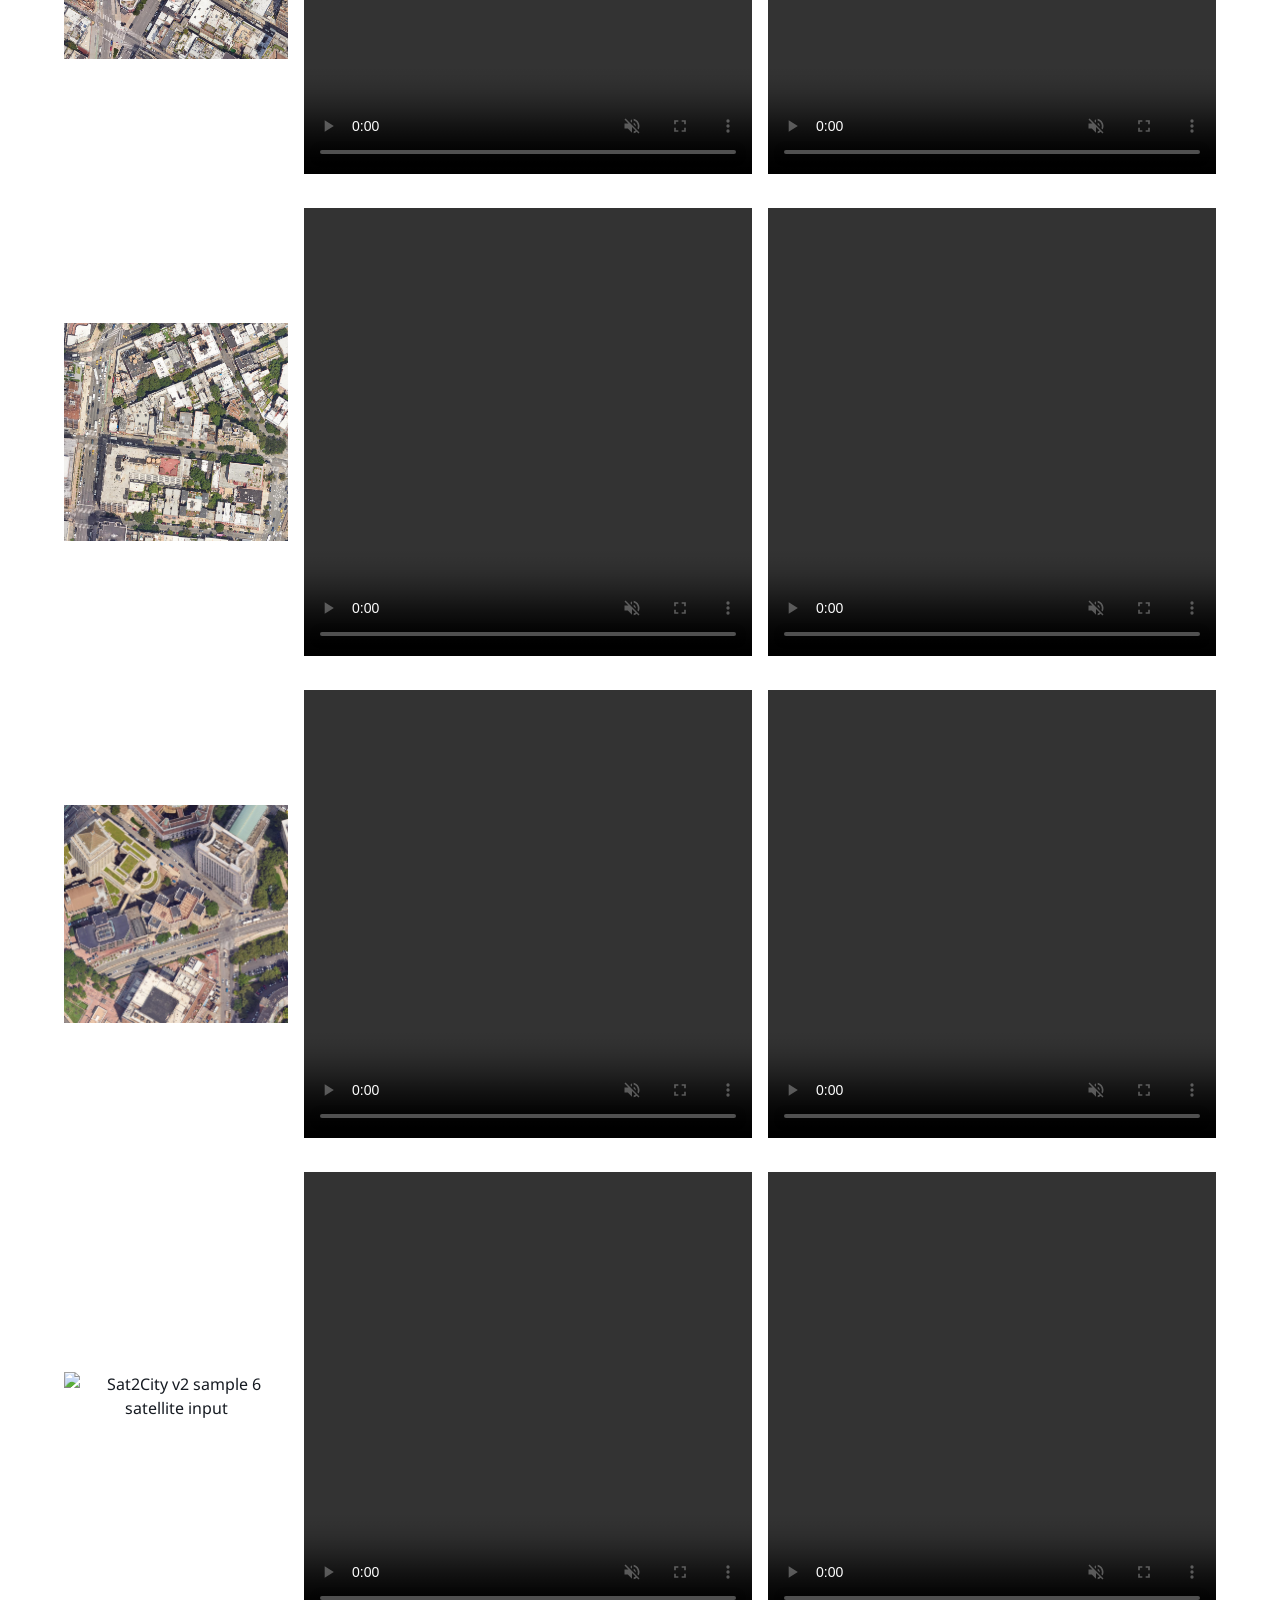
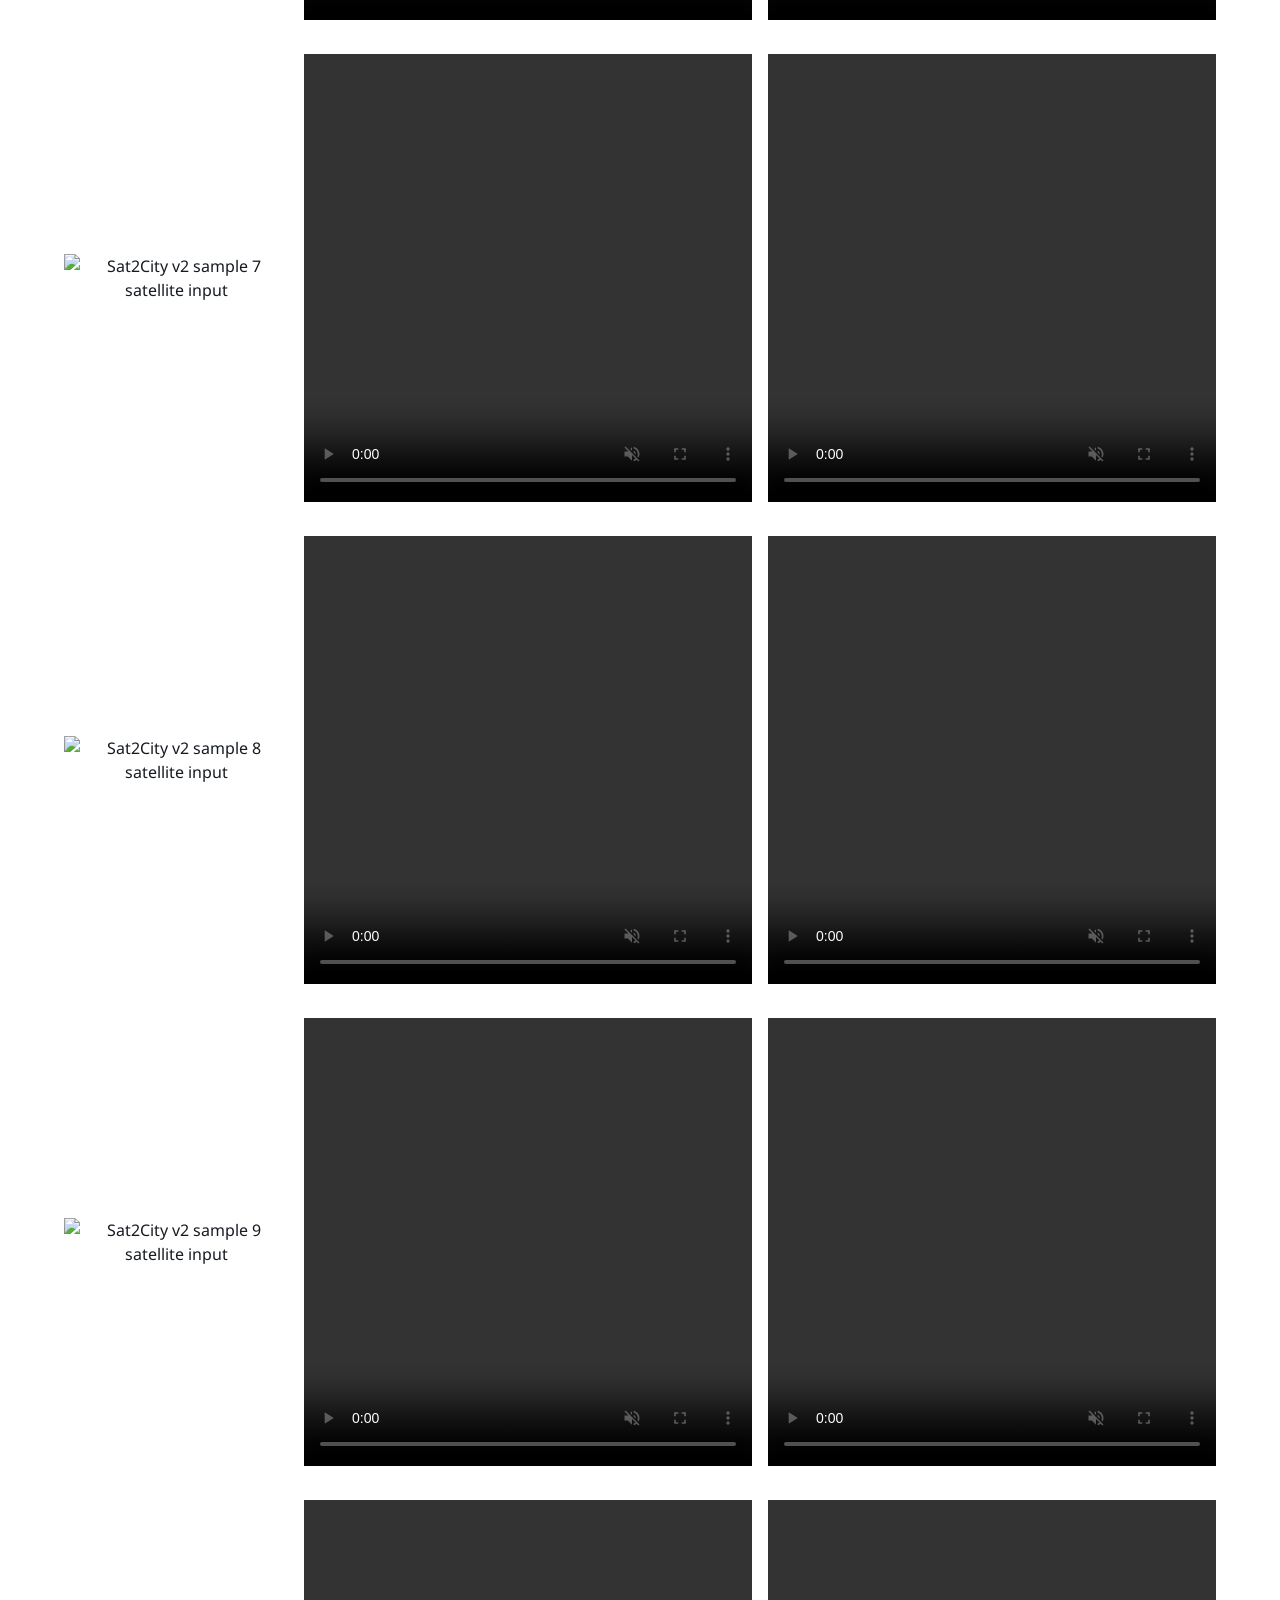
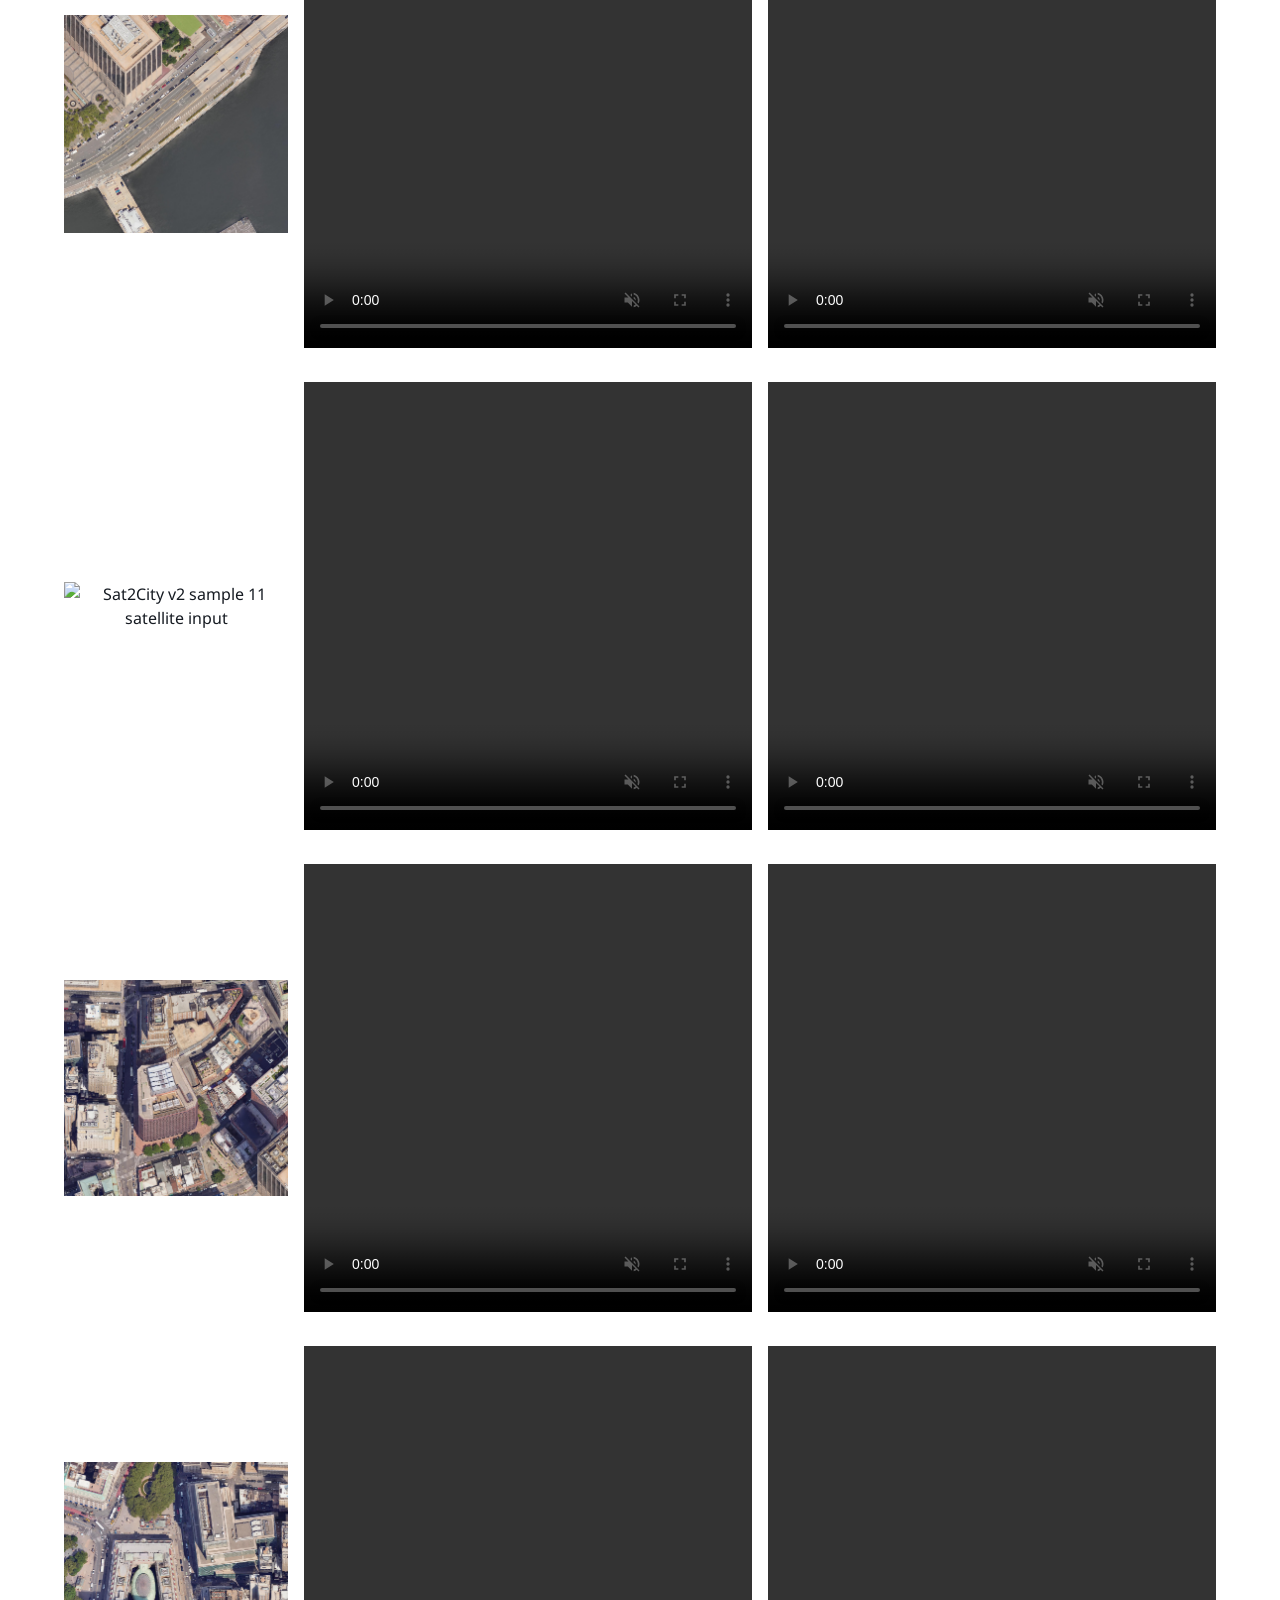
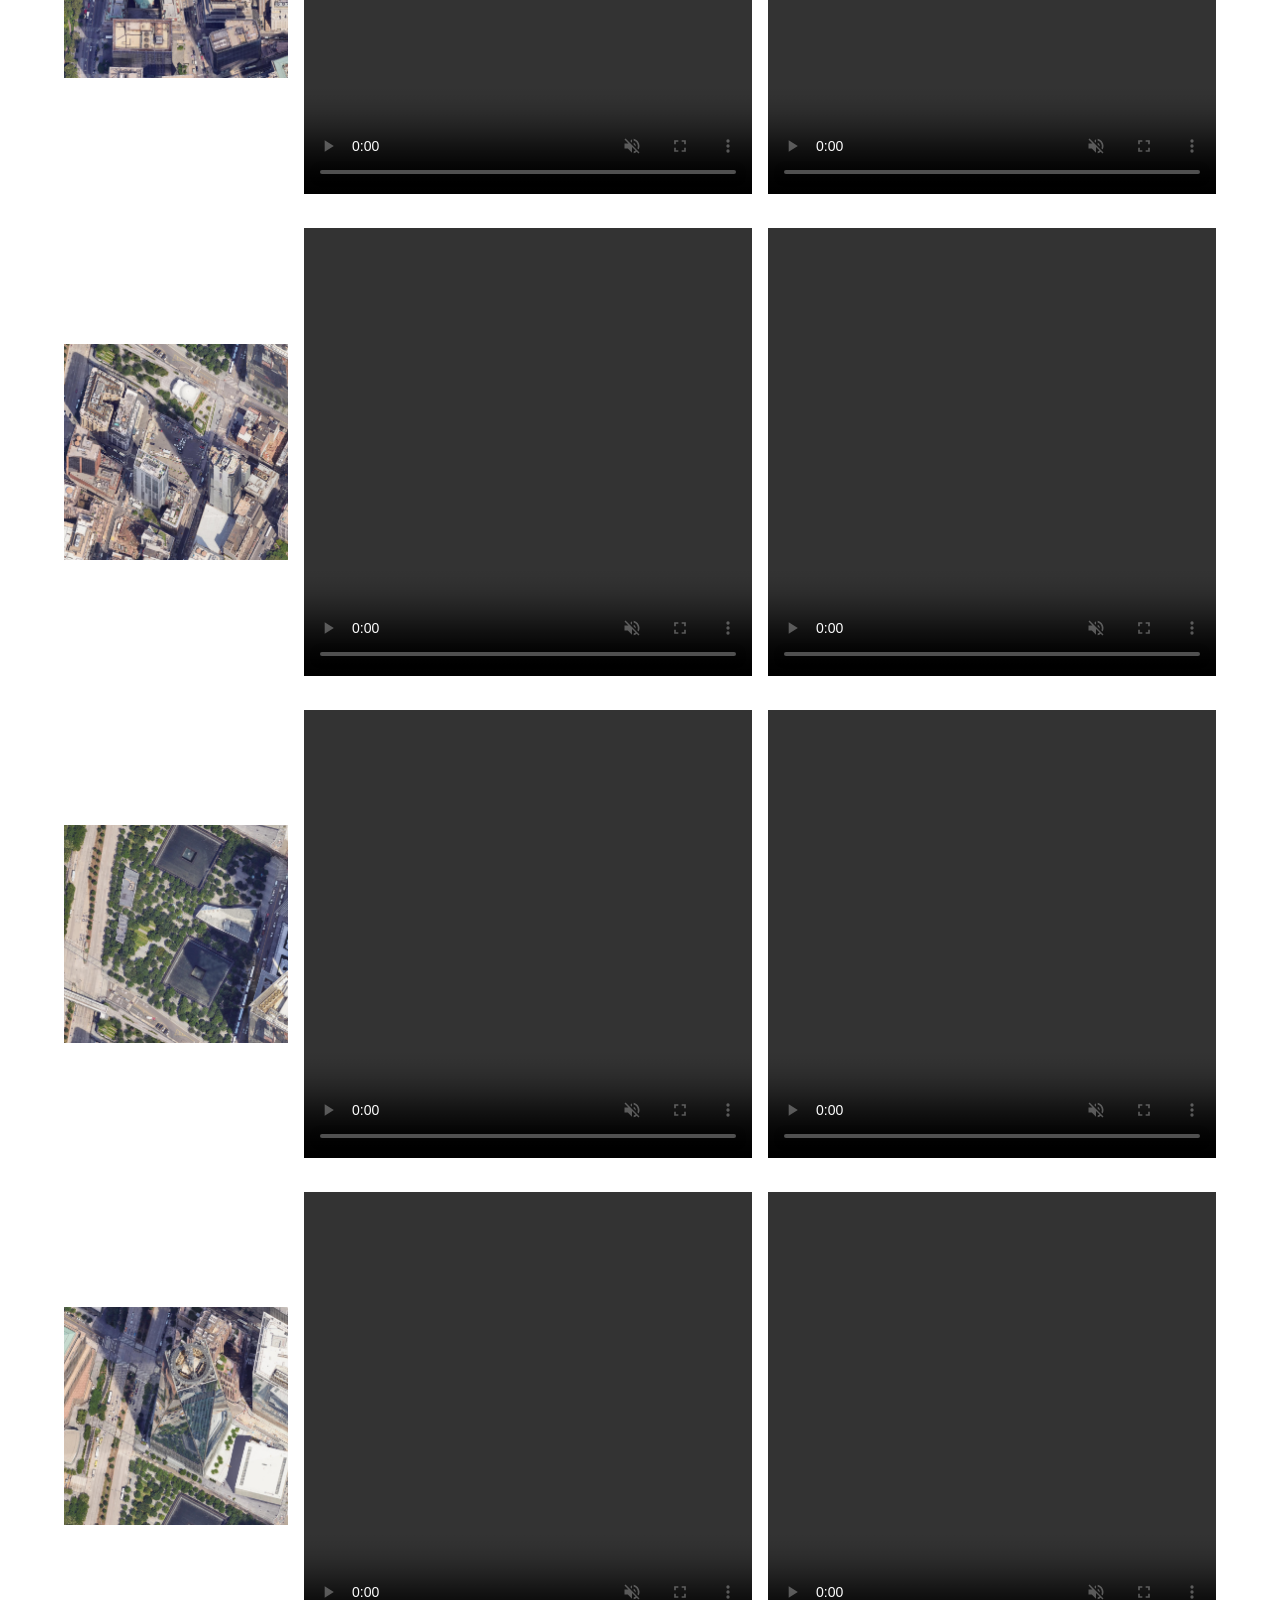
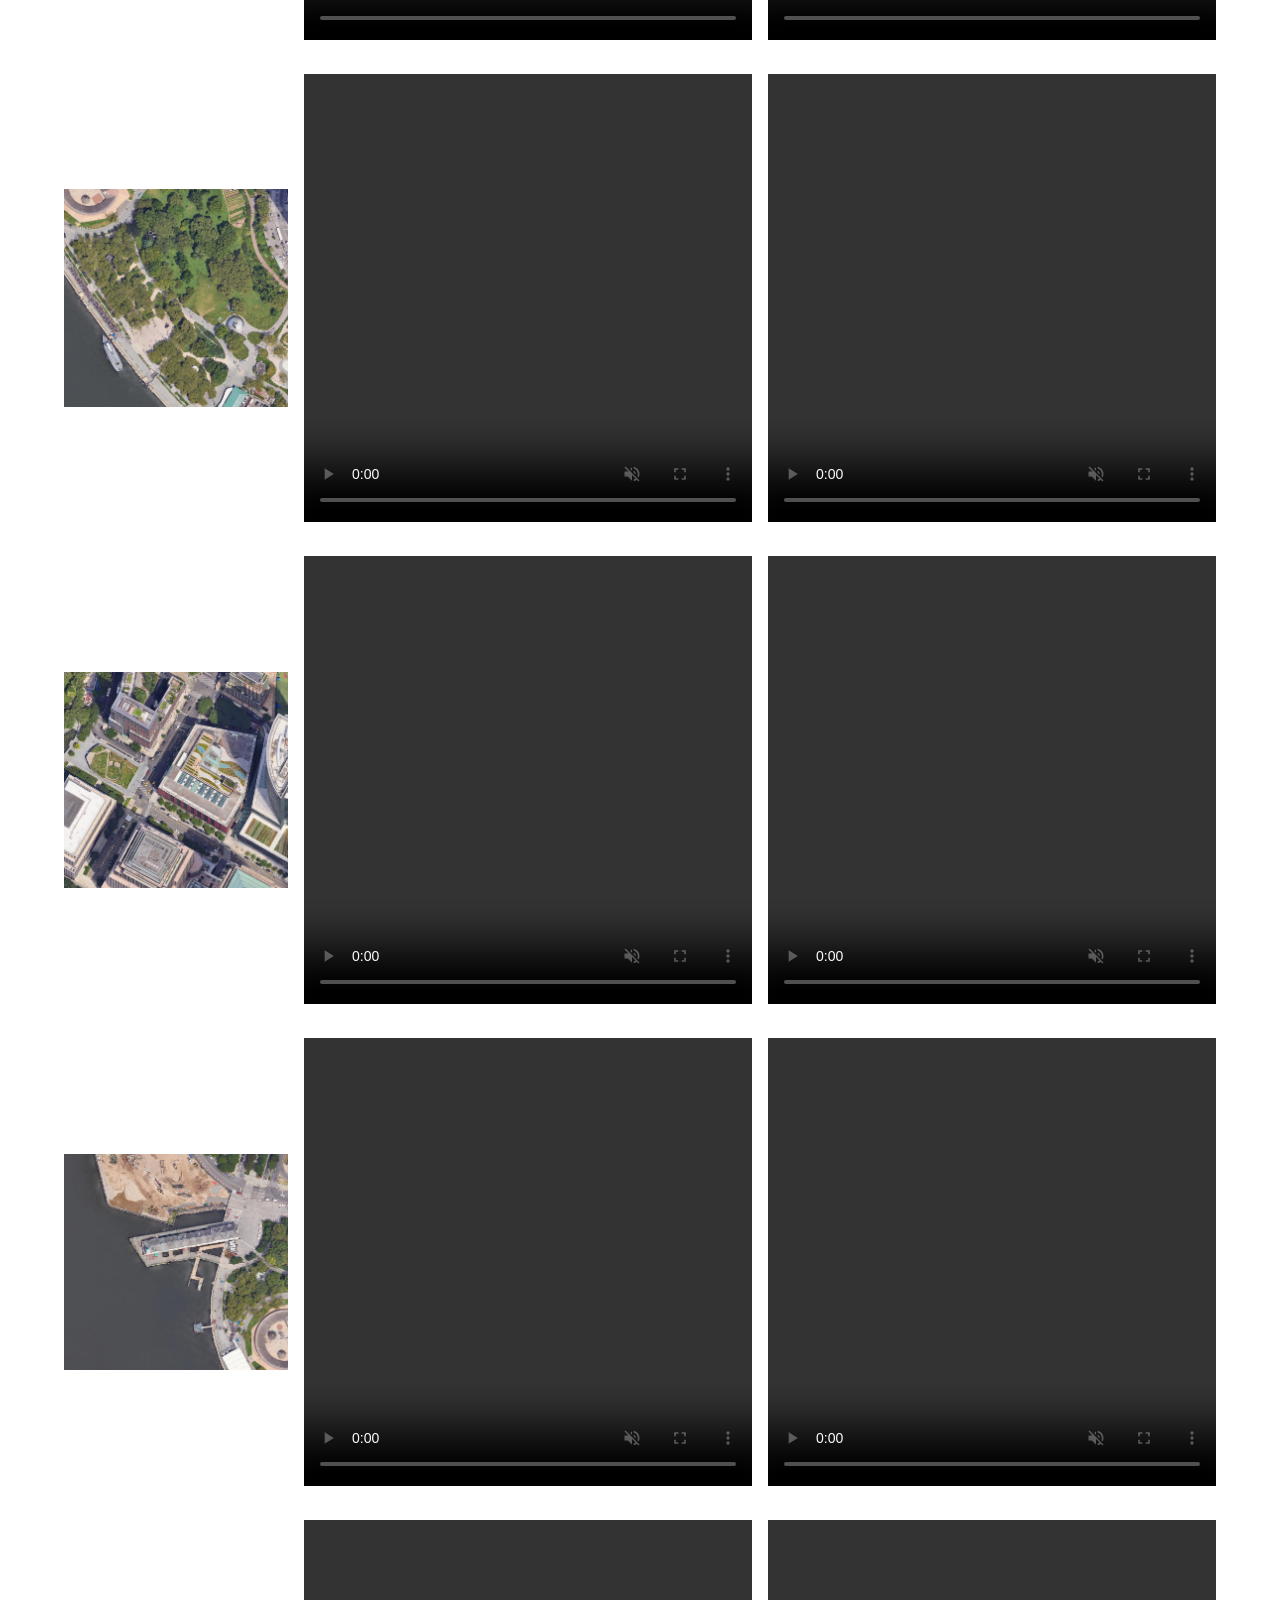
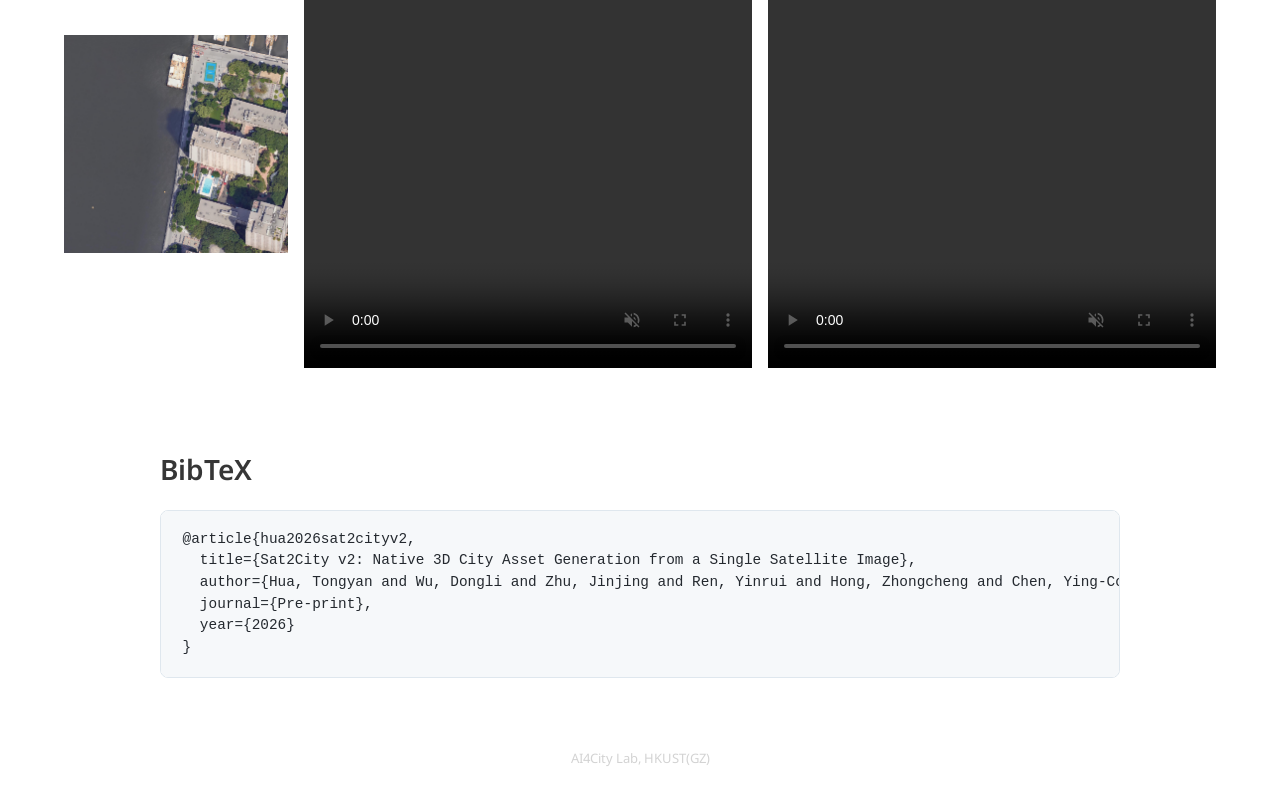
==== commit 3144b013: "Update Sat2City v2 affiliations" ====
--- a/Sat2City-v2/index.html
+++ b/Sat2City-v2/index.html
@@ -34,11 +34,11 @@
           <div class="is-size-5 publication-authors">
             <span class="author-block">Tongyan Hua<sup>&dagger;1</sup></span>&nbsp;&nbsp;&nbsp;
             <span class="author-block">Dongli Wu<sup>&dagger;1</sup></span>&nbsp;&nbsp;&nbsp;
-            <span class="author-block">Jinjing Zhu<sup>2</sup></span>&nbsp;&nbsp;&nbsp;
+            <span class="author-block">Jinjing Zhu<sup>1,2</sup></span>&nbsp;&nbsp;&nbsp;
             <span class="author-block">Yinrui Ren<sup>1</sup></span>&nbsp;&nbsp;&nbsp;
             <span class="author-block">Zhongcheng Hong<sup>1</sup></span>&nbsp;&nbsp;&nbsp;
-            <span class="author-block">Ying-Cong Chen<sup>1,4</sup></span>&nbsp;&nbsp;&nbsp;
-            <span class="author-block">Hui Xiong<sup>1,4</sup></span>&nbsp;&nbsp;&nbsp;
+            <span class="author-block">Ying-Cong Chen<sup>1,3</sup></span>&nbsp;&nbsp;&nbsp;
+            <span class="author-block">Hui Xiong<sup>1,3</sup></span>&nbsp;&nbsp;&nbsp;
             <span class="author-block">Wufan Zhao<sup>&#9993;1</sup></span>
           </div>
 
@@ -49,7 +49,7 @@
           <div class="is-size-5 publication-authors affiliations">
             <span class="author-block"><sup>1</sup>HKUST(GZ)</span>&nbsp;&nbsp;&nbsp;
             <span class="author-block"><sup>2</sup>The Chinese University of Hong Kong</span>&nbsp;&nbsp;&nbsp;
-            <span class="author-block"><sup>4</sup>HKUST</span>
+            <span class="author-block"><sup>3</sup>HKUST</span>
           </div>
 
           <div class="is-size-6 publication-authors">
@@ -59,7 +59,7 @@
           <div class="column has-text-centered">
             <div class="publication-links">
               <span class="link-block">
-                <a href="https://arxiv.org/abs/2507.04403" class="external-link button is-normal is-rounded is-dark">
+                <a href="https://arxiv.org/abs/2606.24138" class="external-link button is-normal is-rounded is-dark">
                   <span class="icon"><i class="fas fa-file-pdf"></i></span>
                   <span>Paper</span>
                 </a>
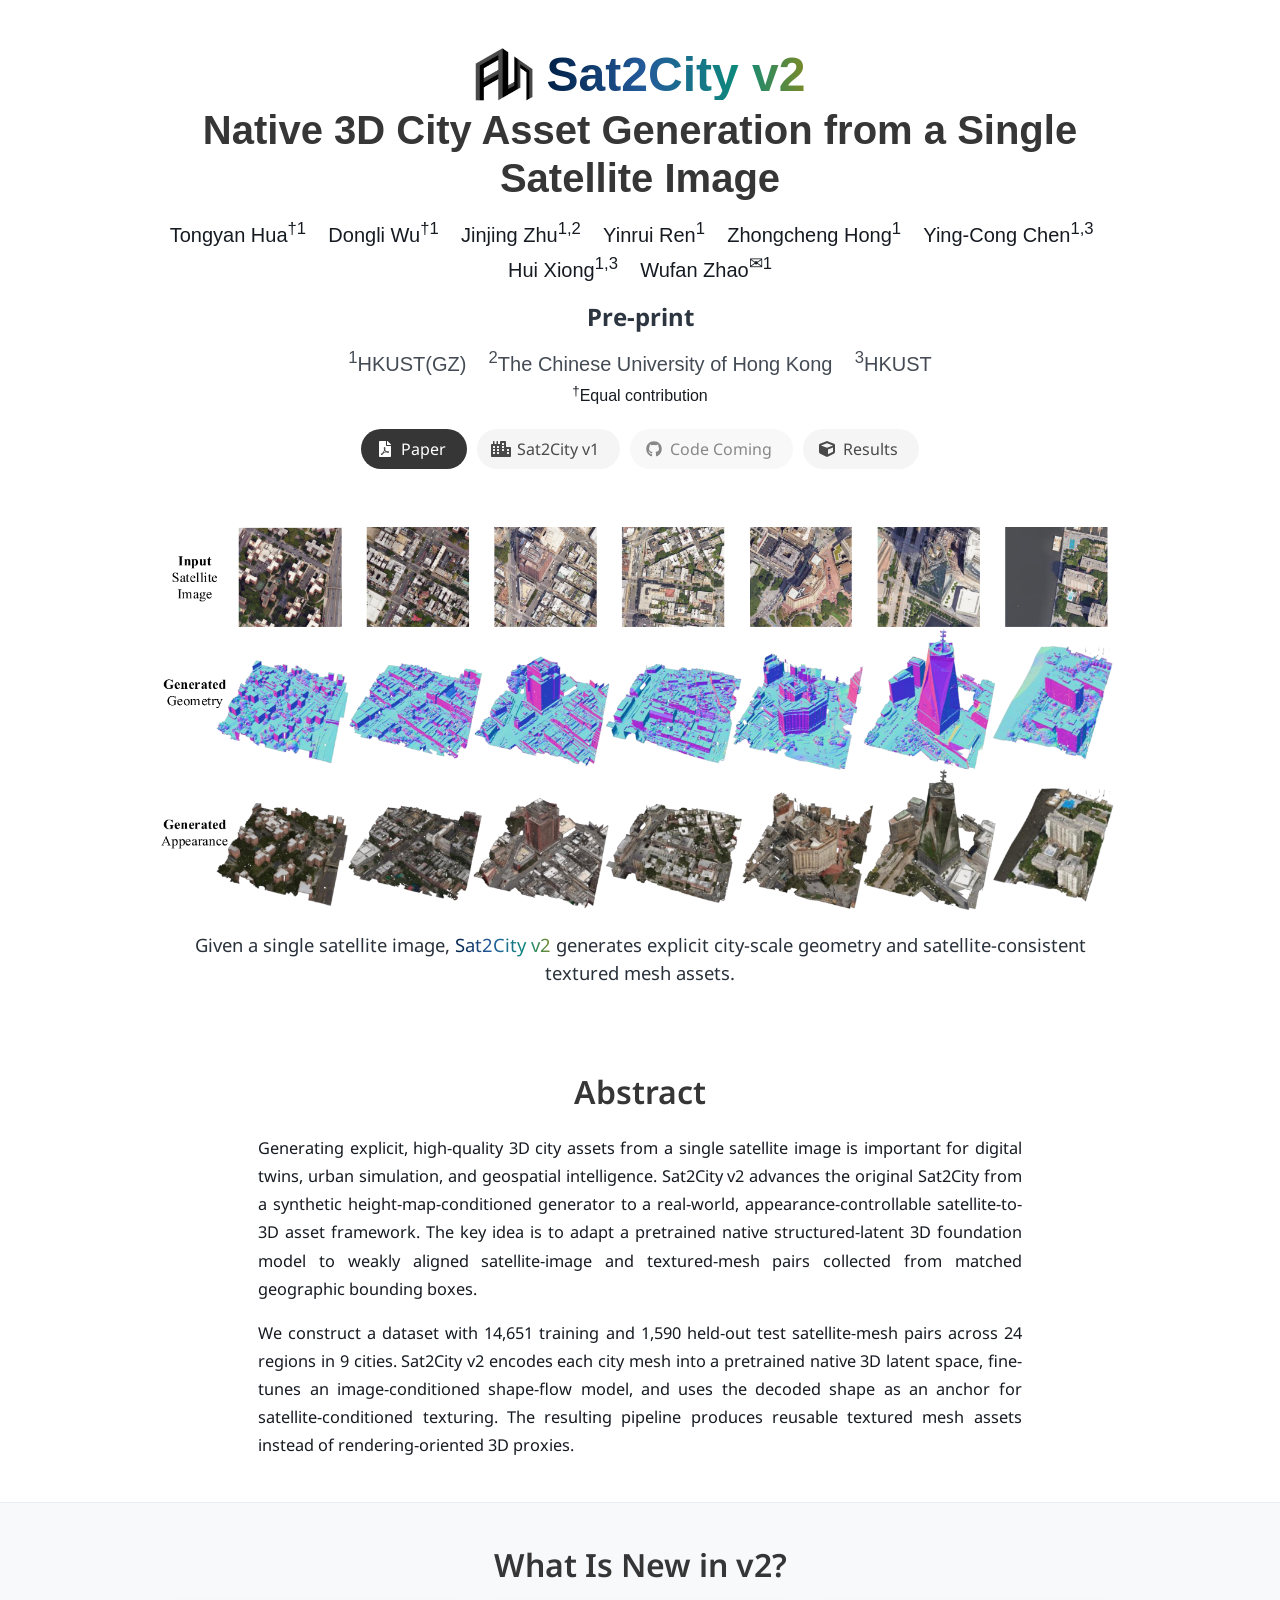
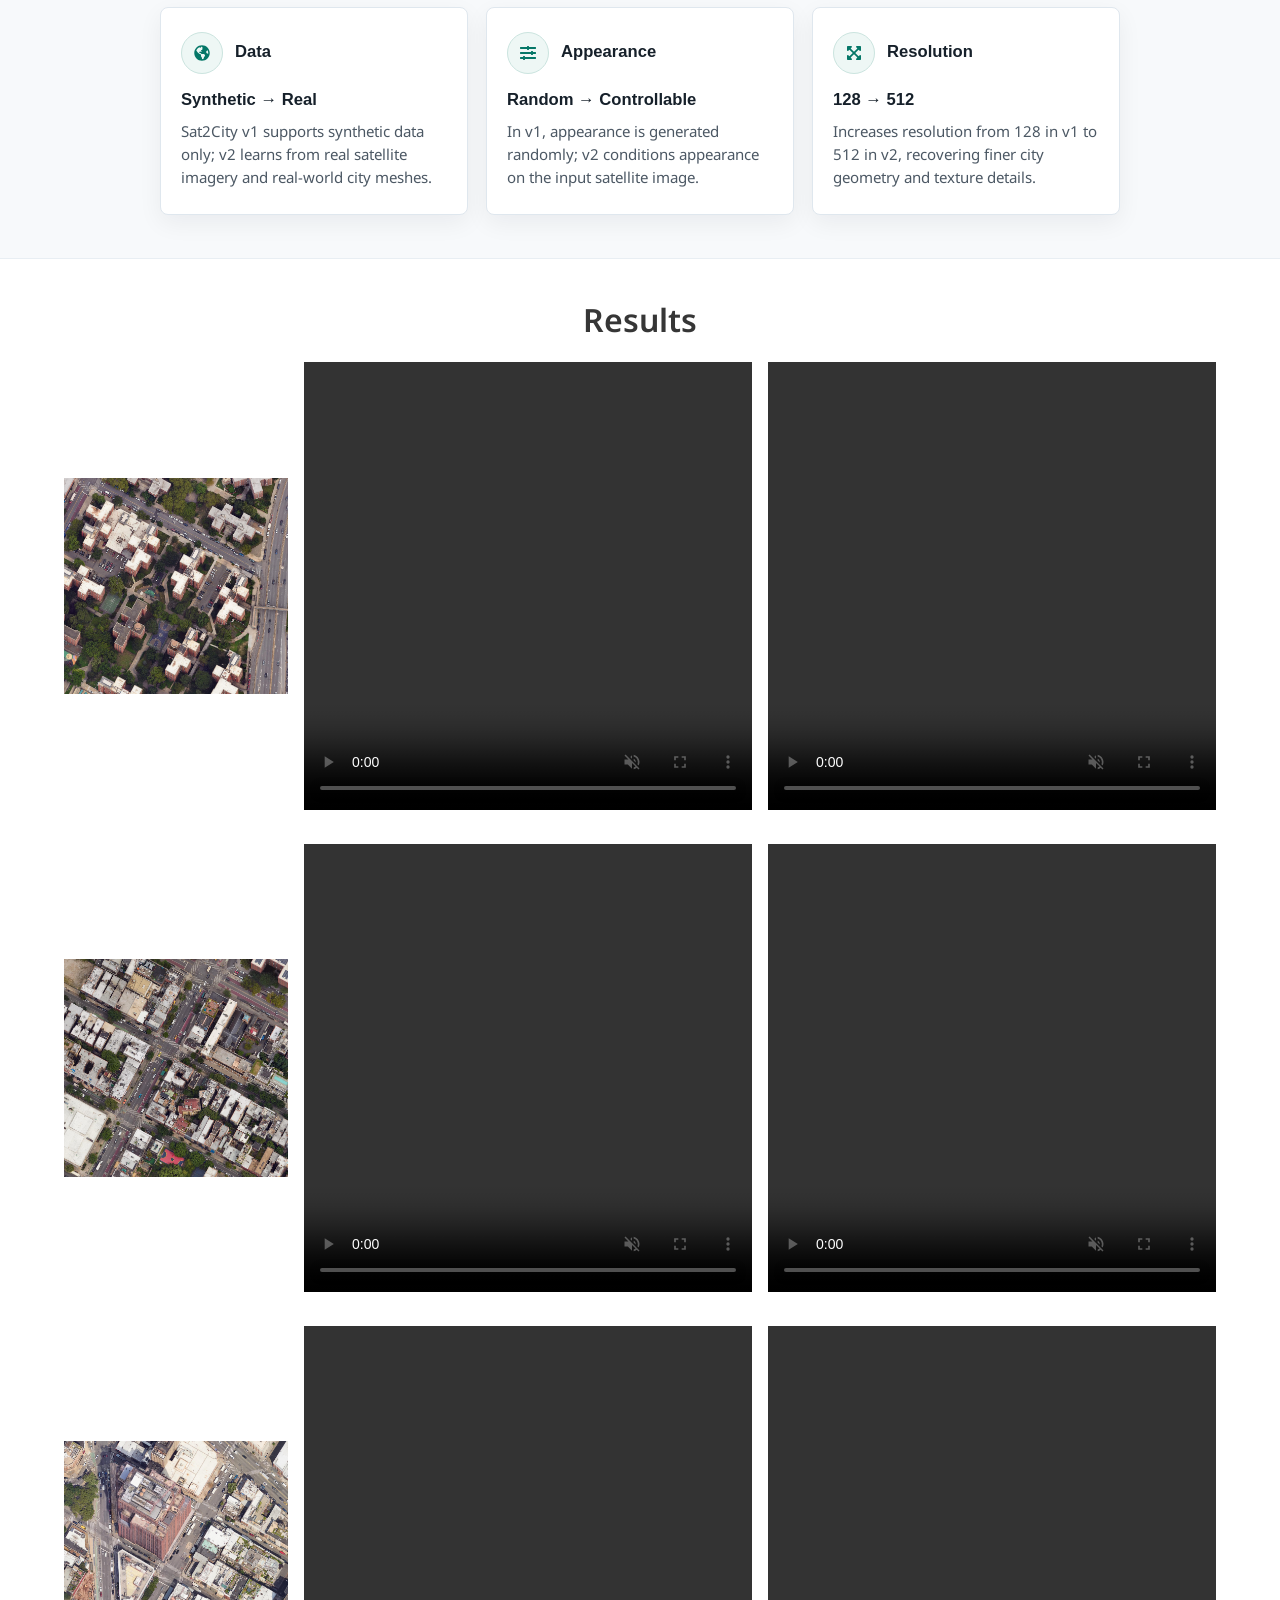
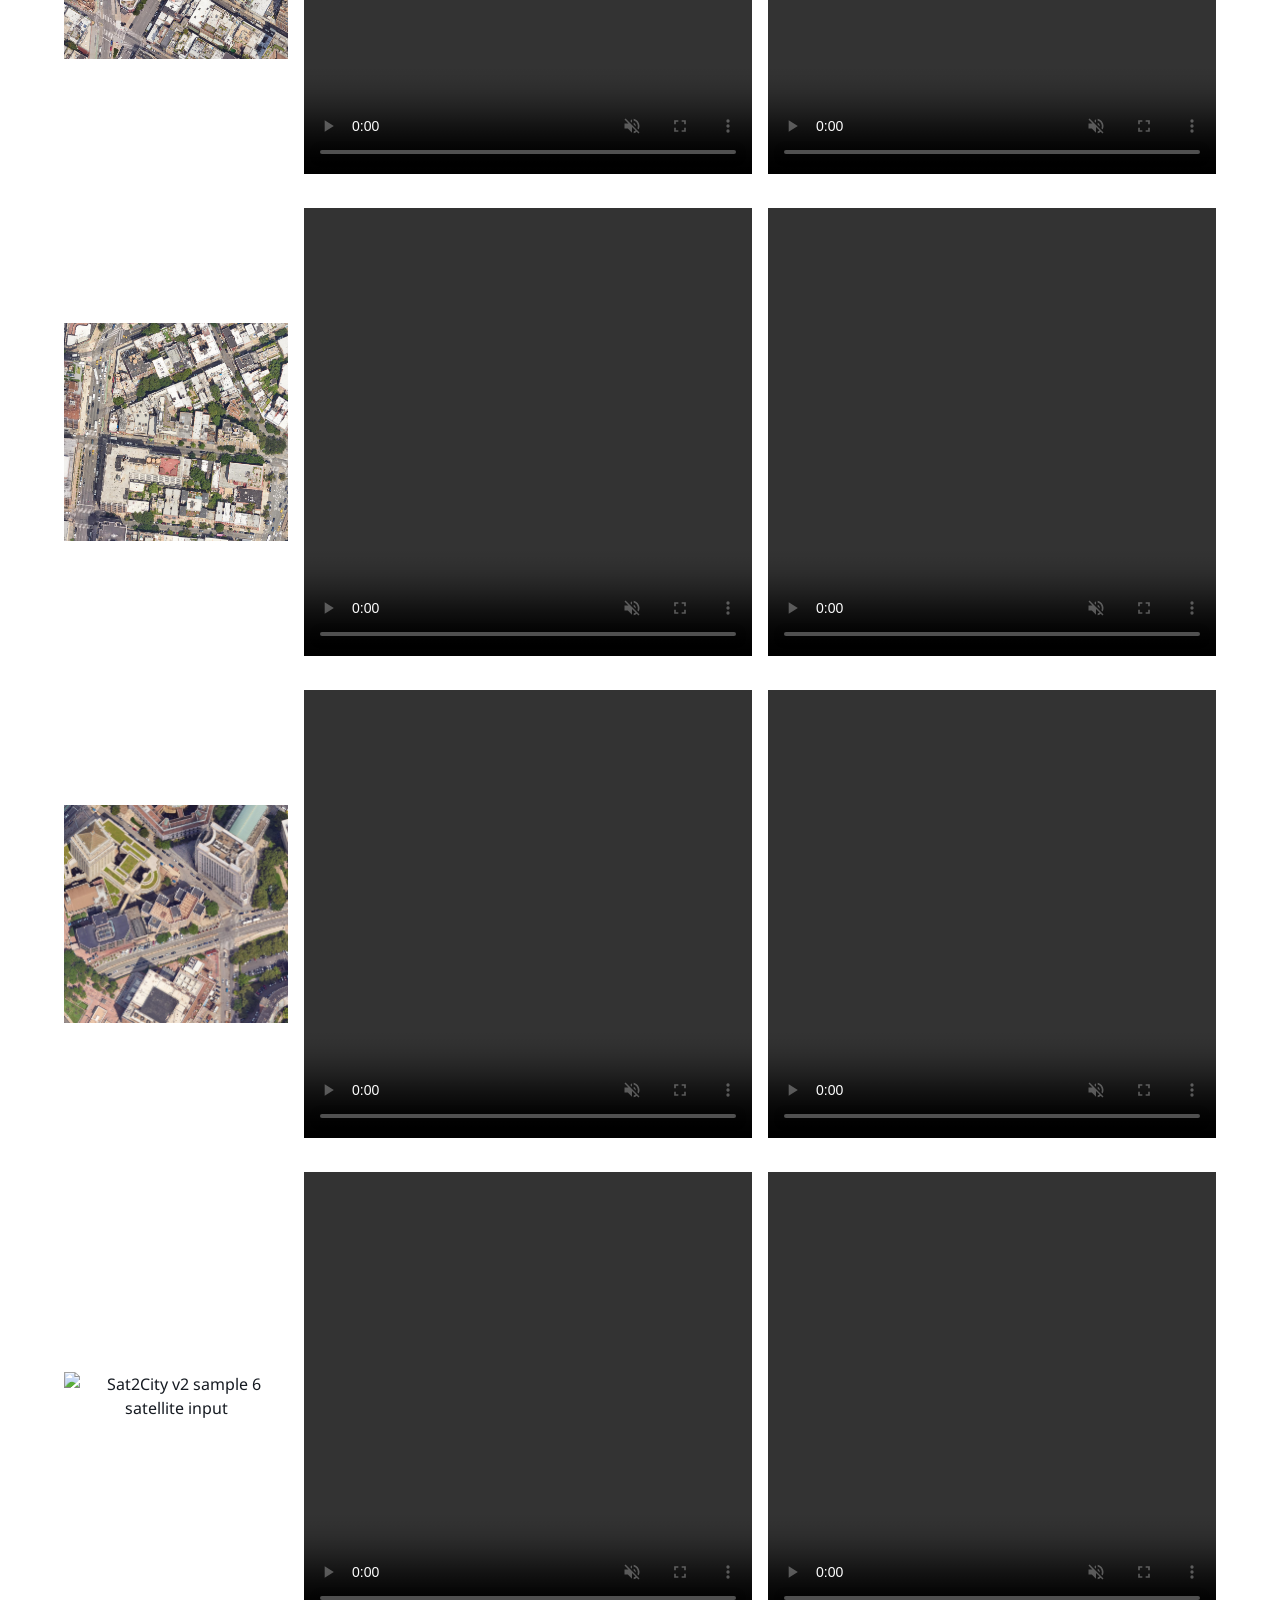
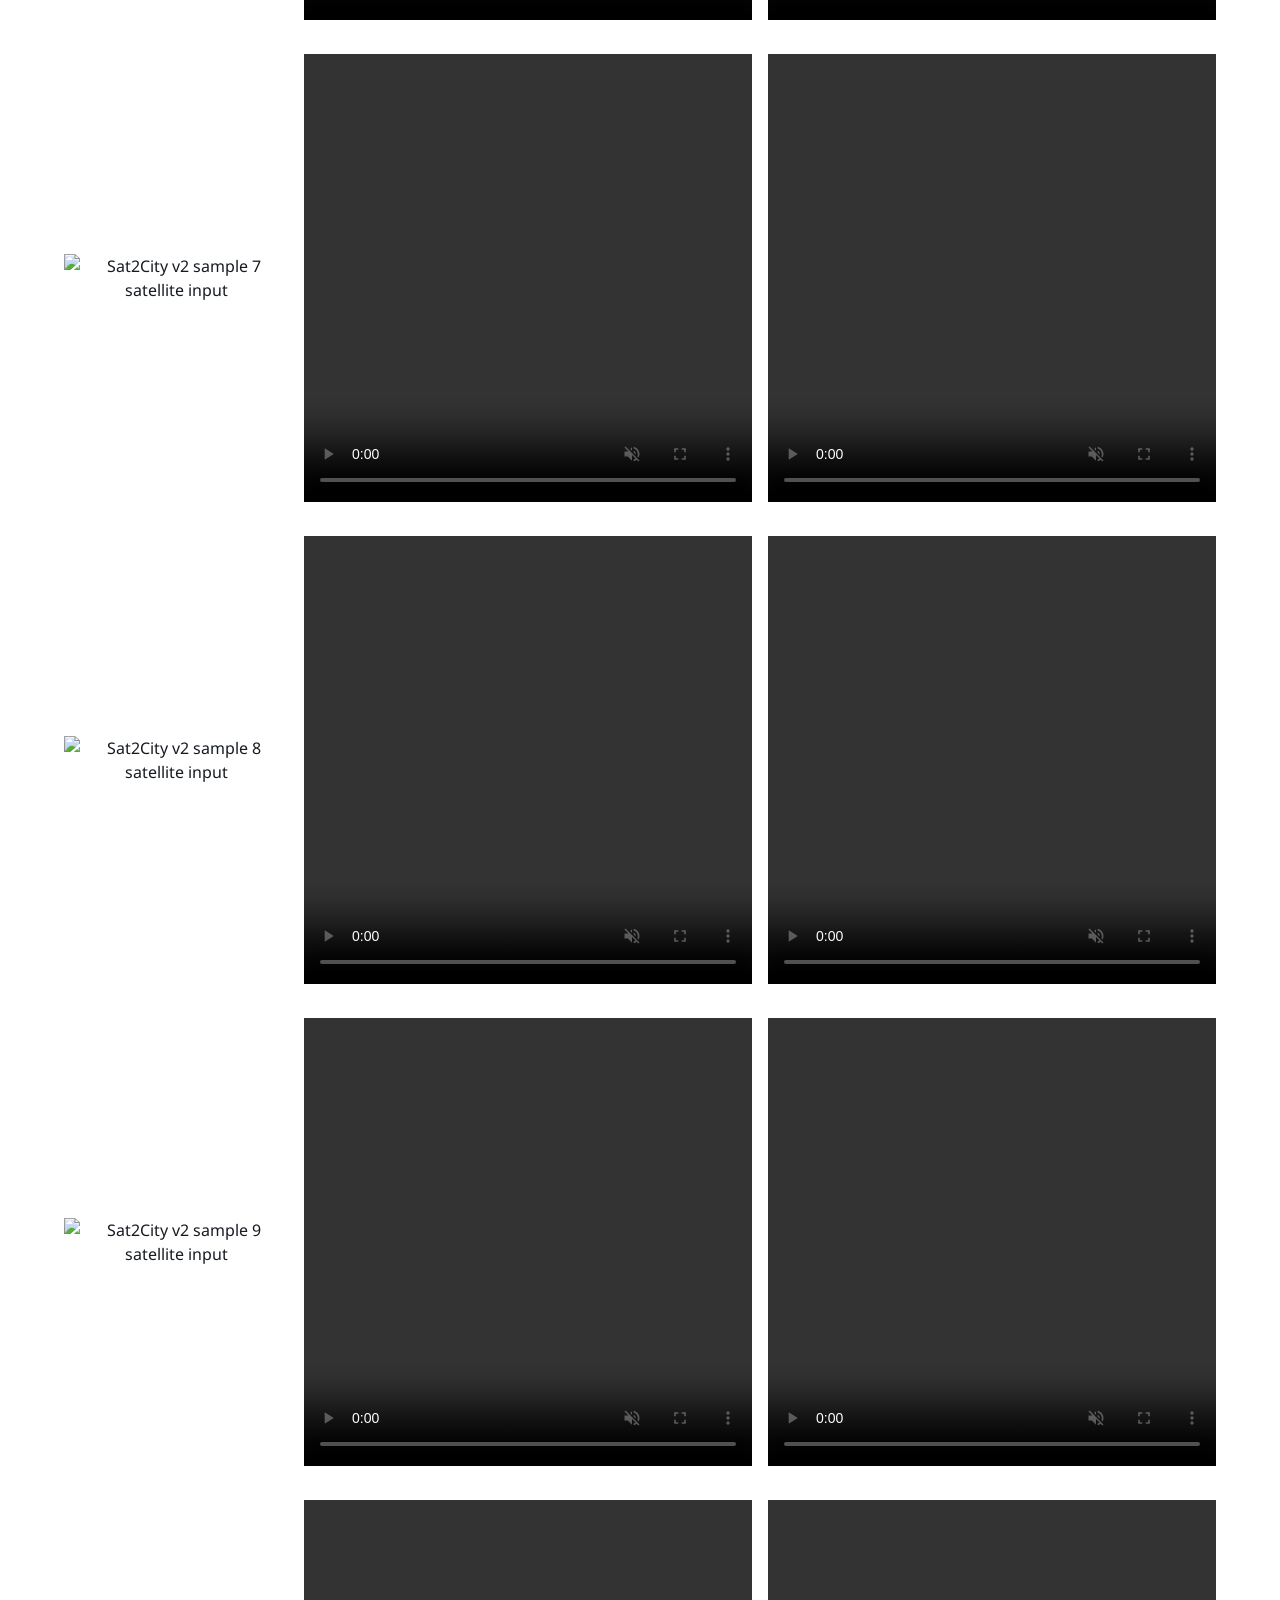
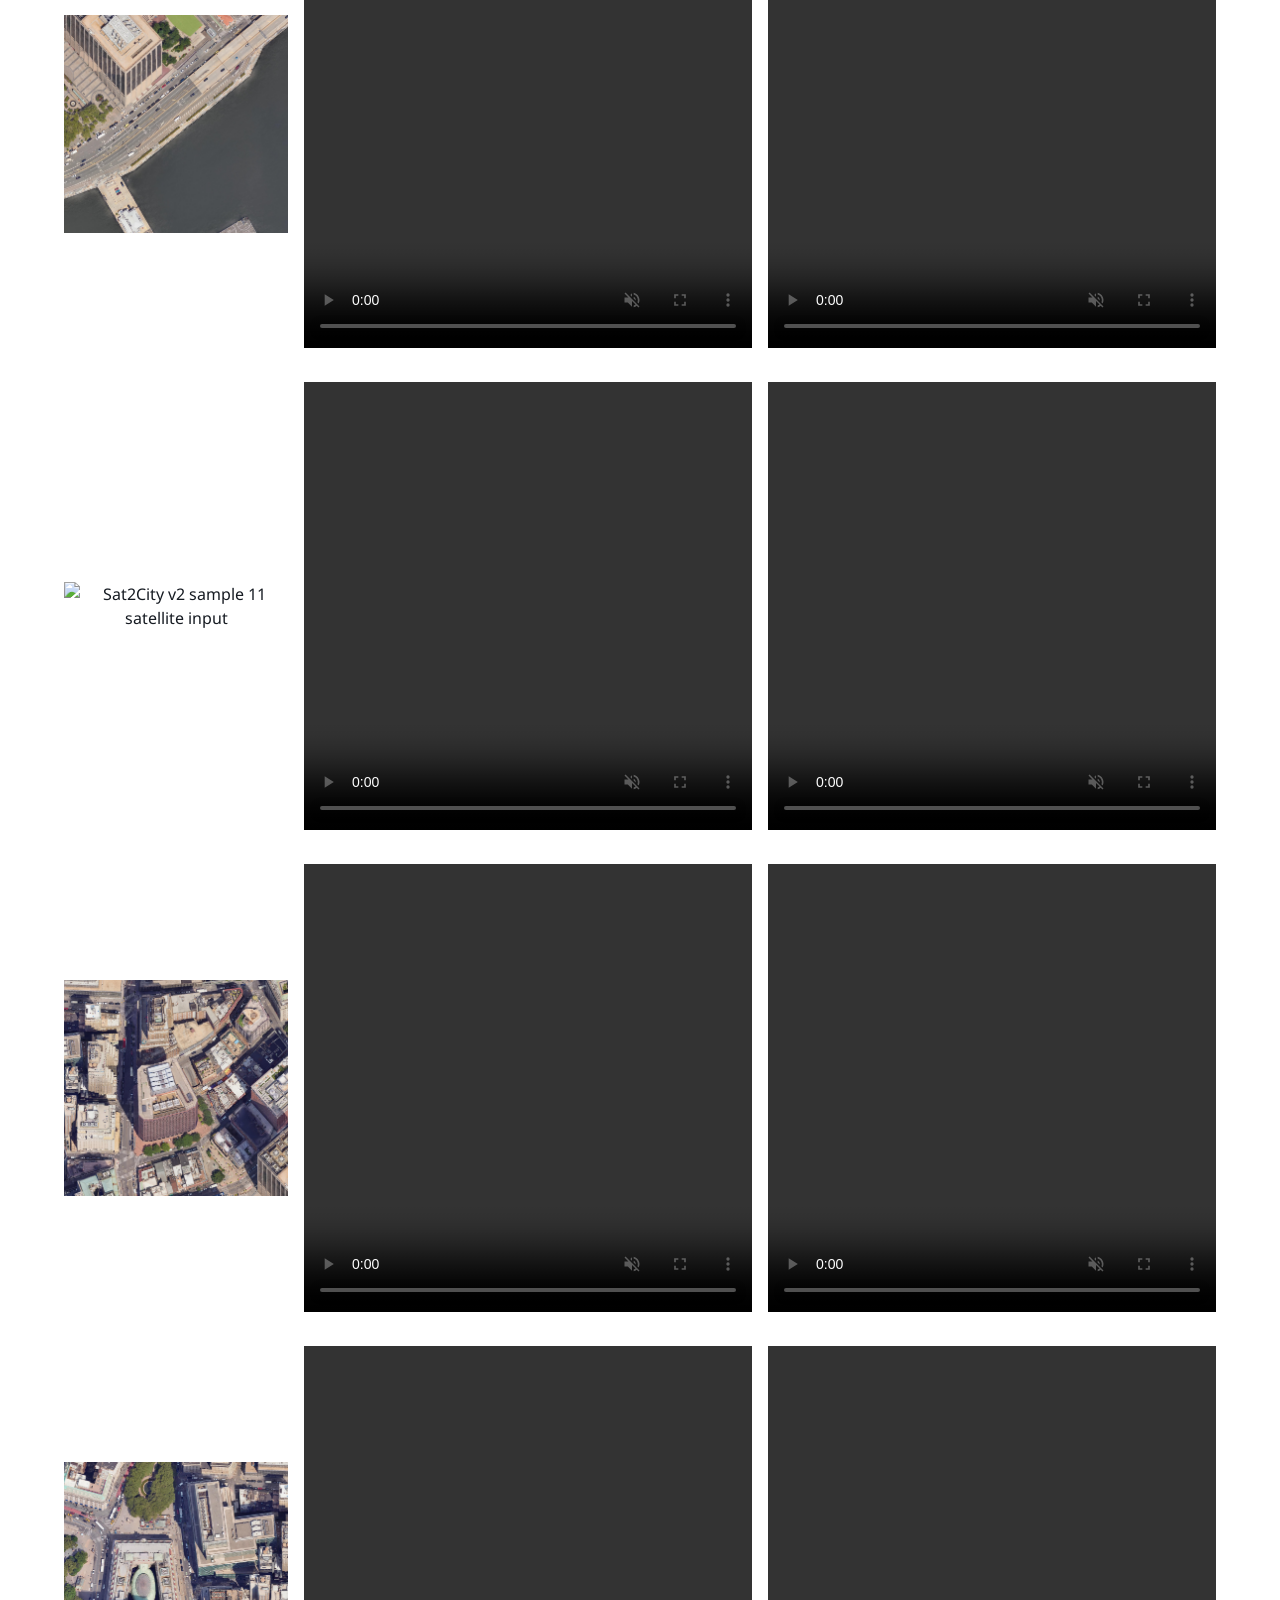
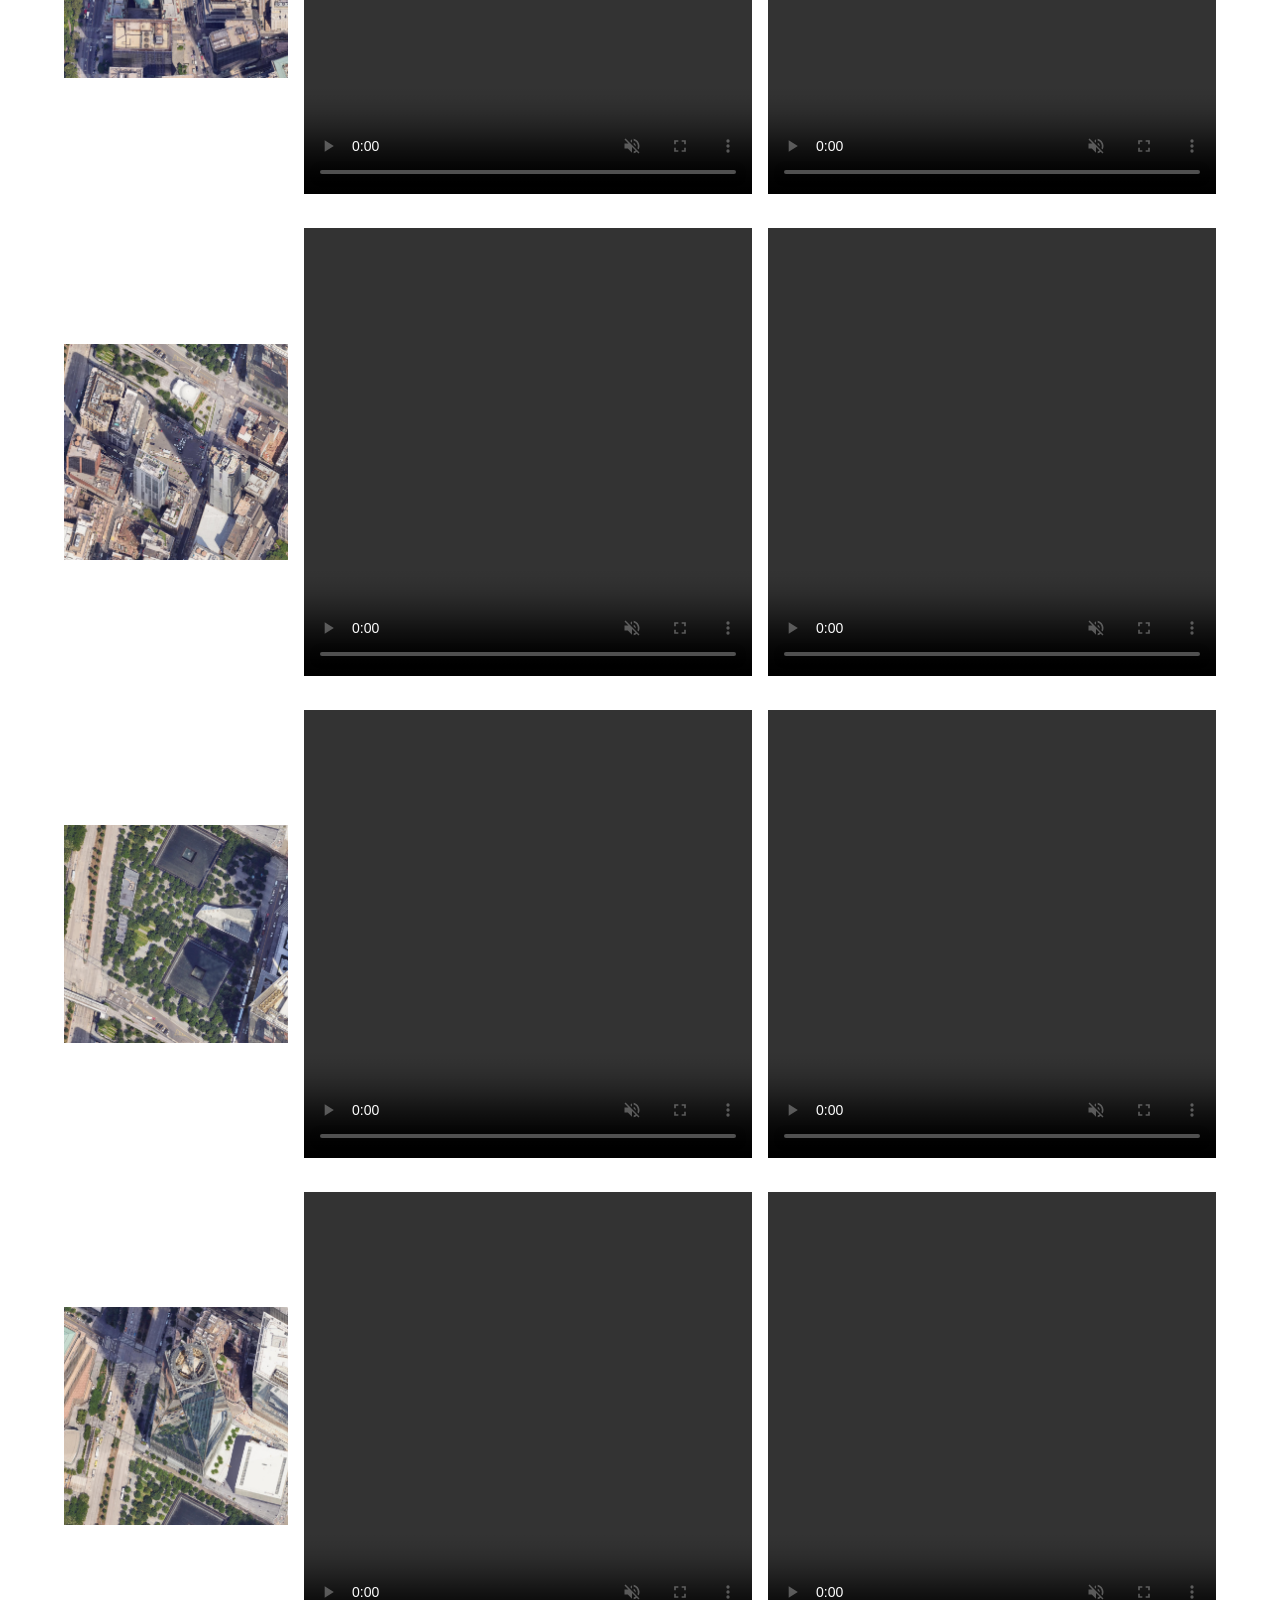
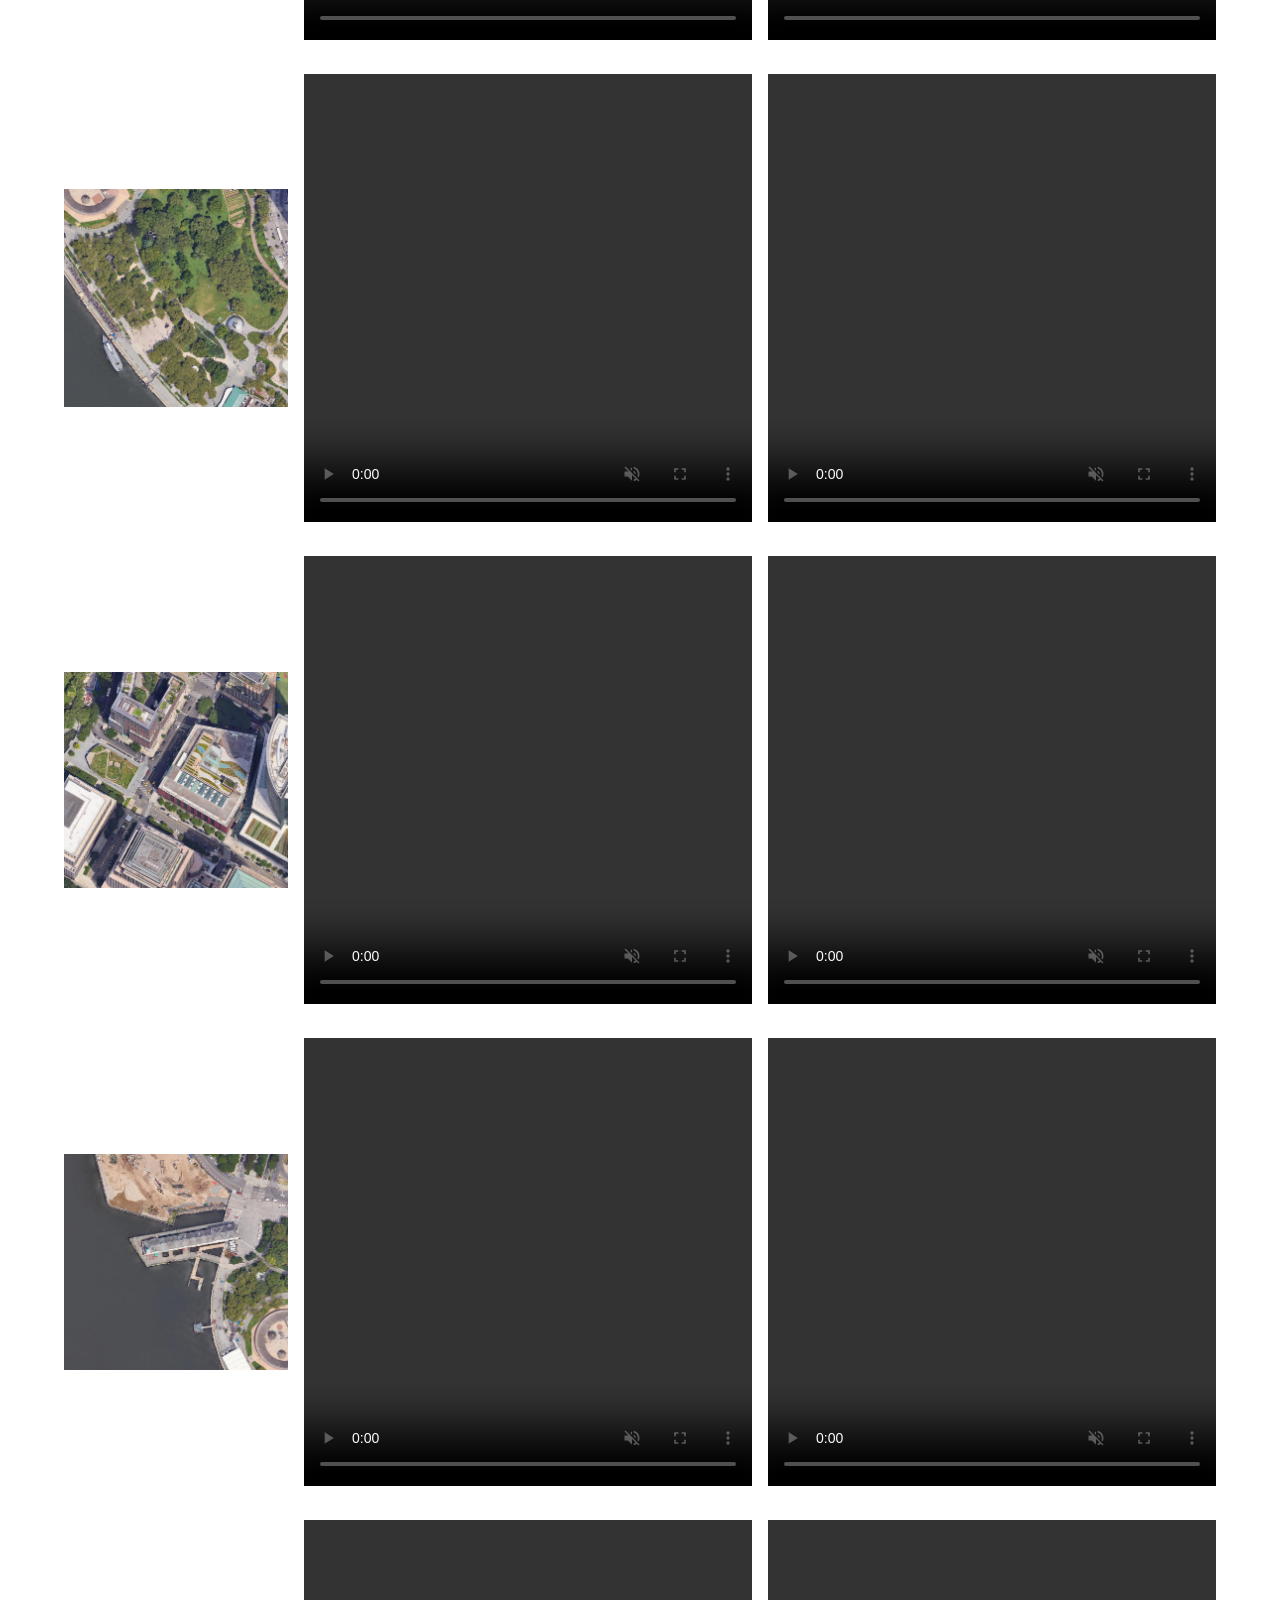
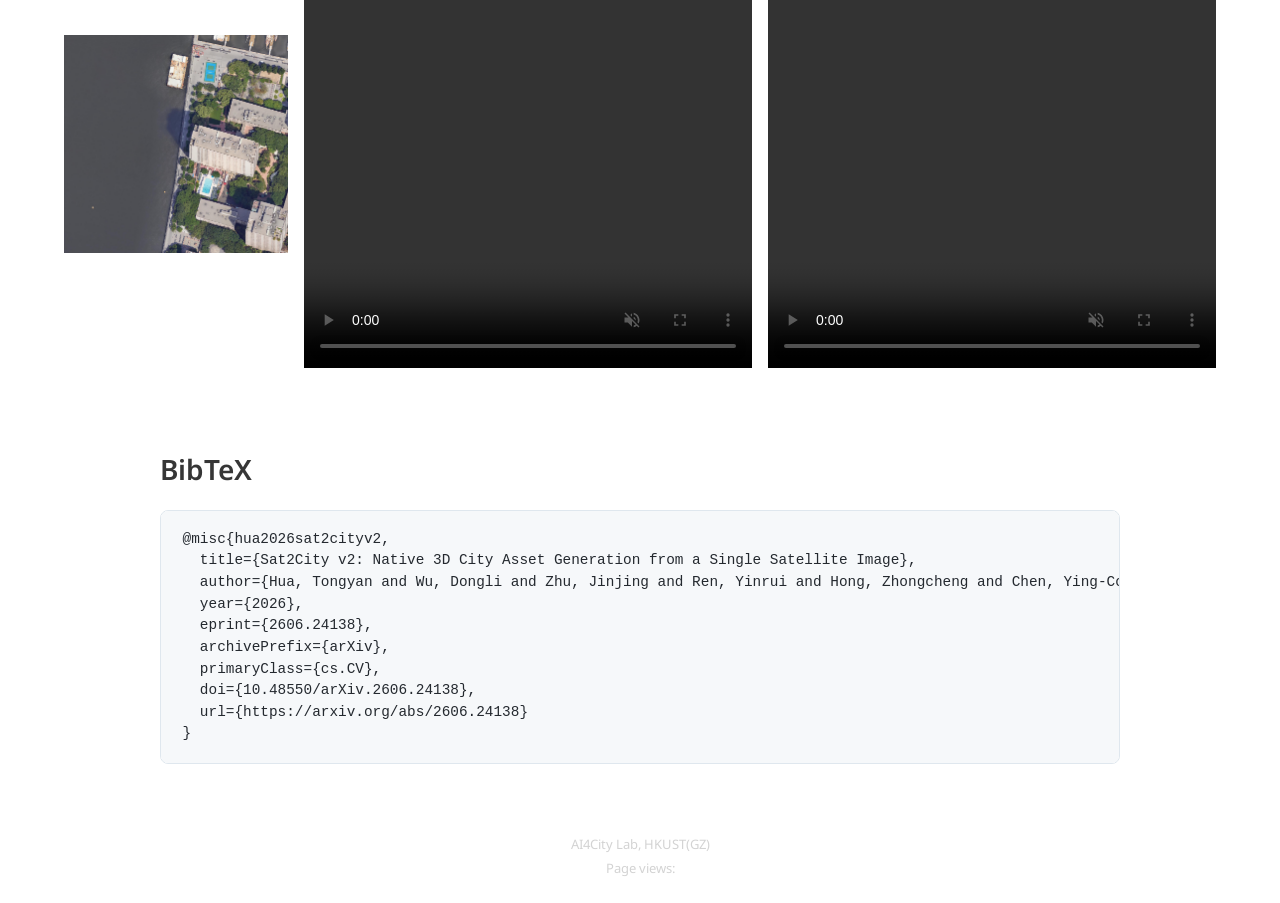
==== commit e5b4b780: "Update Sat2City v2 citation and page views" ====
--- a/Sat2City-v2/index.html
+++ b/Sat2City-v2/index.html
@@ -180,11 +180,15 @@
 <section class="section" id="BibTeX">
   <div class="container is-max-desktop content">
     <h2 class="title">BibTeX</h2>
-<pre><code>@article{hua2026sat2cityv2,
+<pre><code>@misc{hua2026sat2cityv2,
   title={Sat2City v2: Native 3D City Asset Generation from a Single Satellite Image},
   author={Hua, Tongyan and Wu, Dongli and Zhu, Jinjing and Ren, Yinrui and Hong, Zhongcheng and Chen, Ying-Cong and Xiong, Hui and Zhao, Wufan},
-  journal={Pre-print},
-  year={2026}
+  year={2026},
+  eprint={2606.24138},
+  archivePrefix={arXiv},
+  primaryClass={cs.CV},
+  doi={10.48550/arXiv.2606.24138},
+  url={https://arxiv.org/abs/2606.24138}
 }</code></pre>
   </div>
 </section>
@@ -198,6 +202,10 @@
           <a href="https://github.com/ai4city-hkust">
             <font size="2" color="lightgray">AI4City Lab, HKUST(GZ)</font>
           </a>
+          <br>
+          <span id="busuanzi_container_page_pv" style="color: lightgray;">
+            Page views: <span id="busuanzi_value_page_pv"></span>
+          </span>
           <br>
         </font>
       </p>
@@ -270,5 +278,7 @@
   });
 </script>
 
+<script async src="https://busuanzi.ibruce.info/busuanzi/2.3/busuanzi.pure.mini.js"></script>
+
 </body>
 </html>
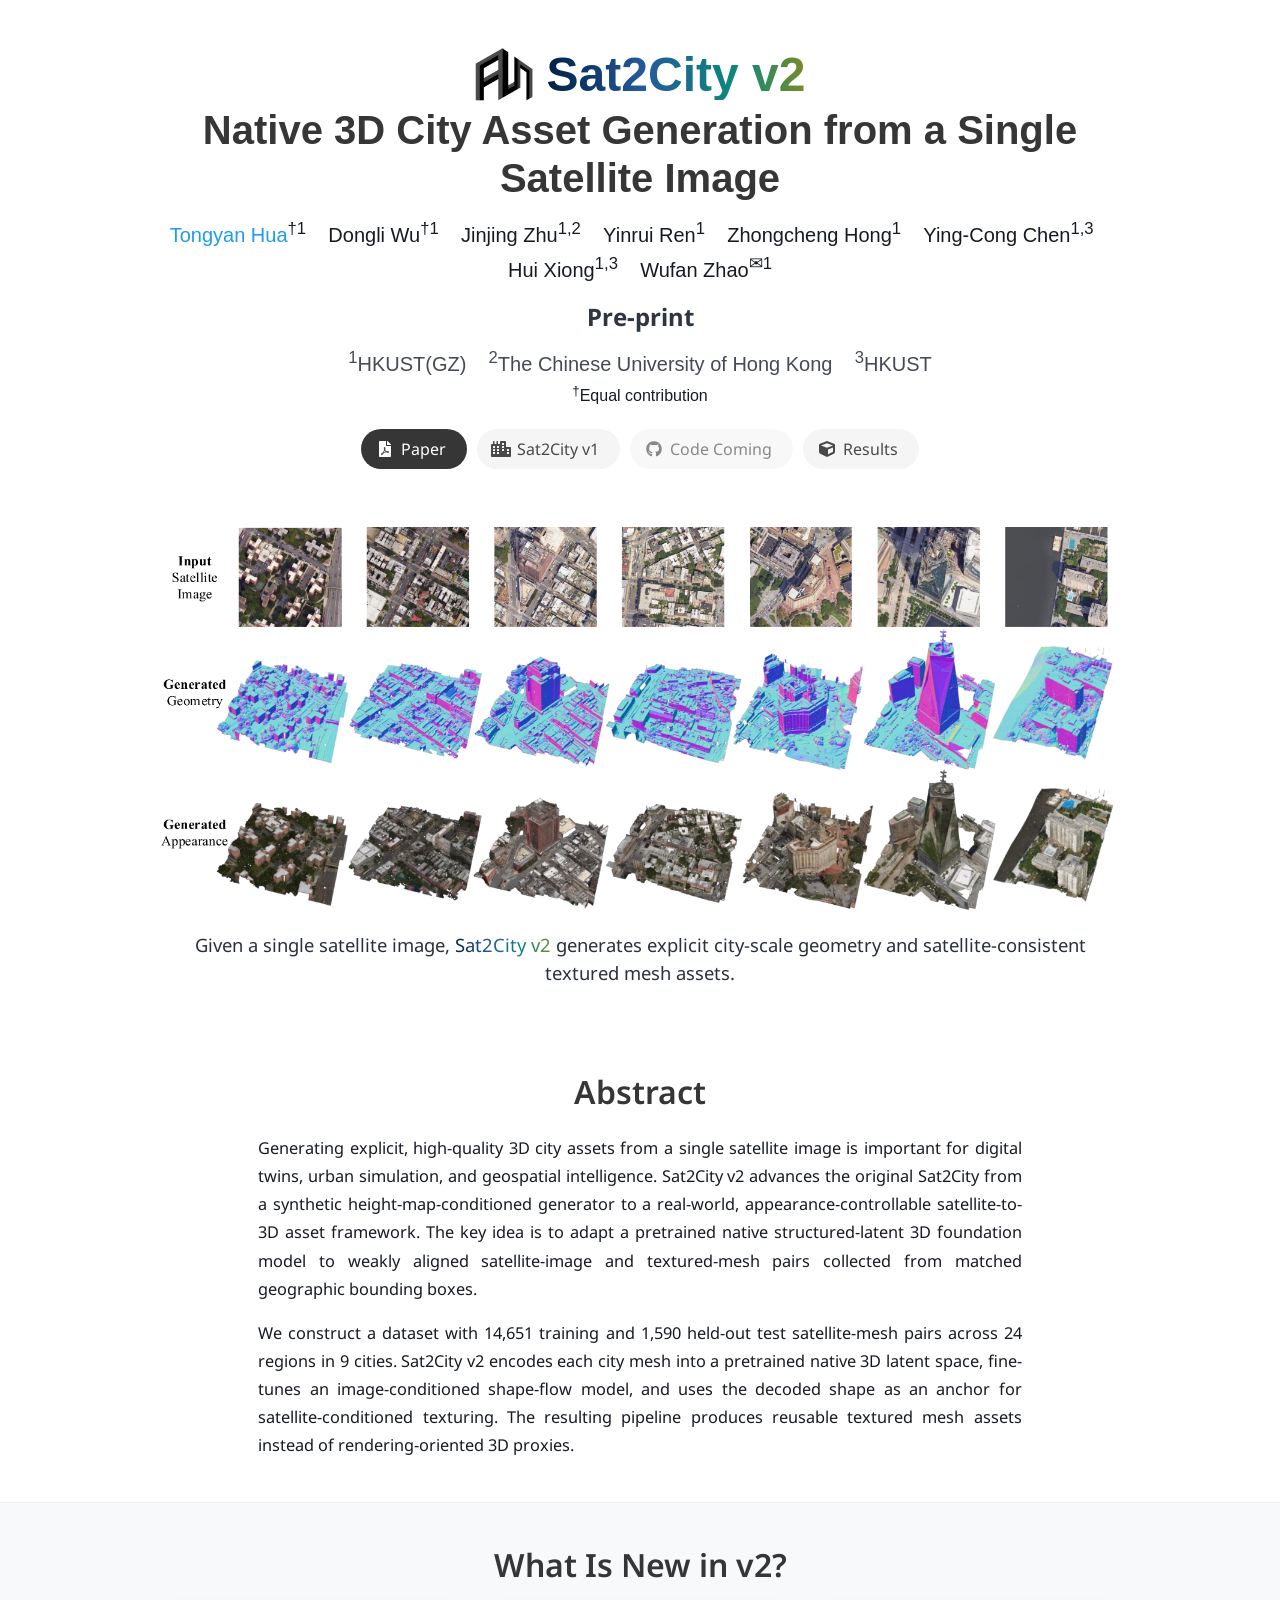
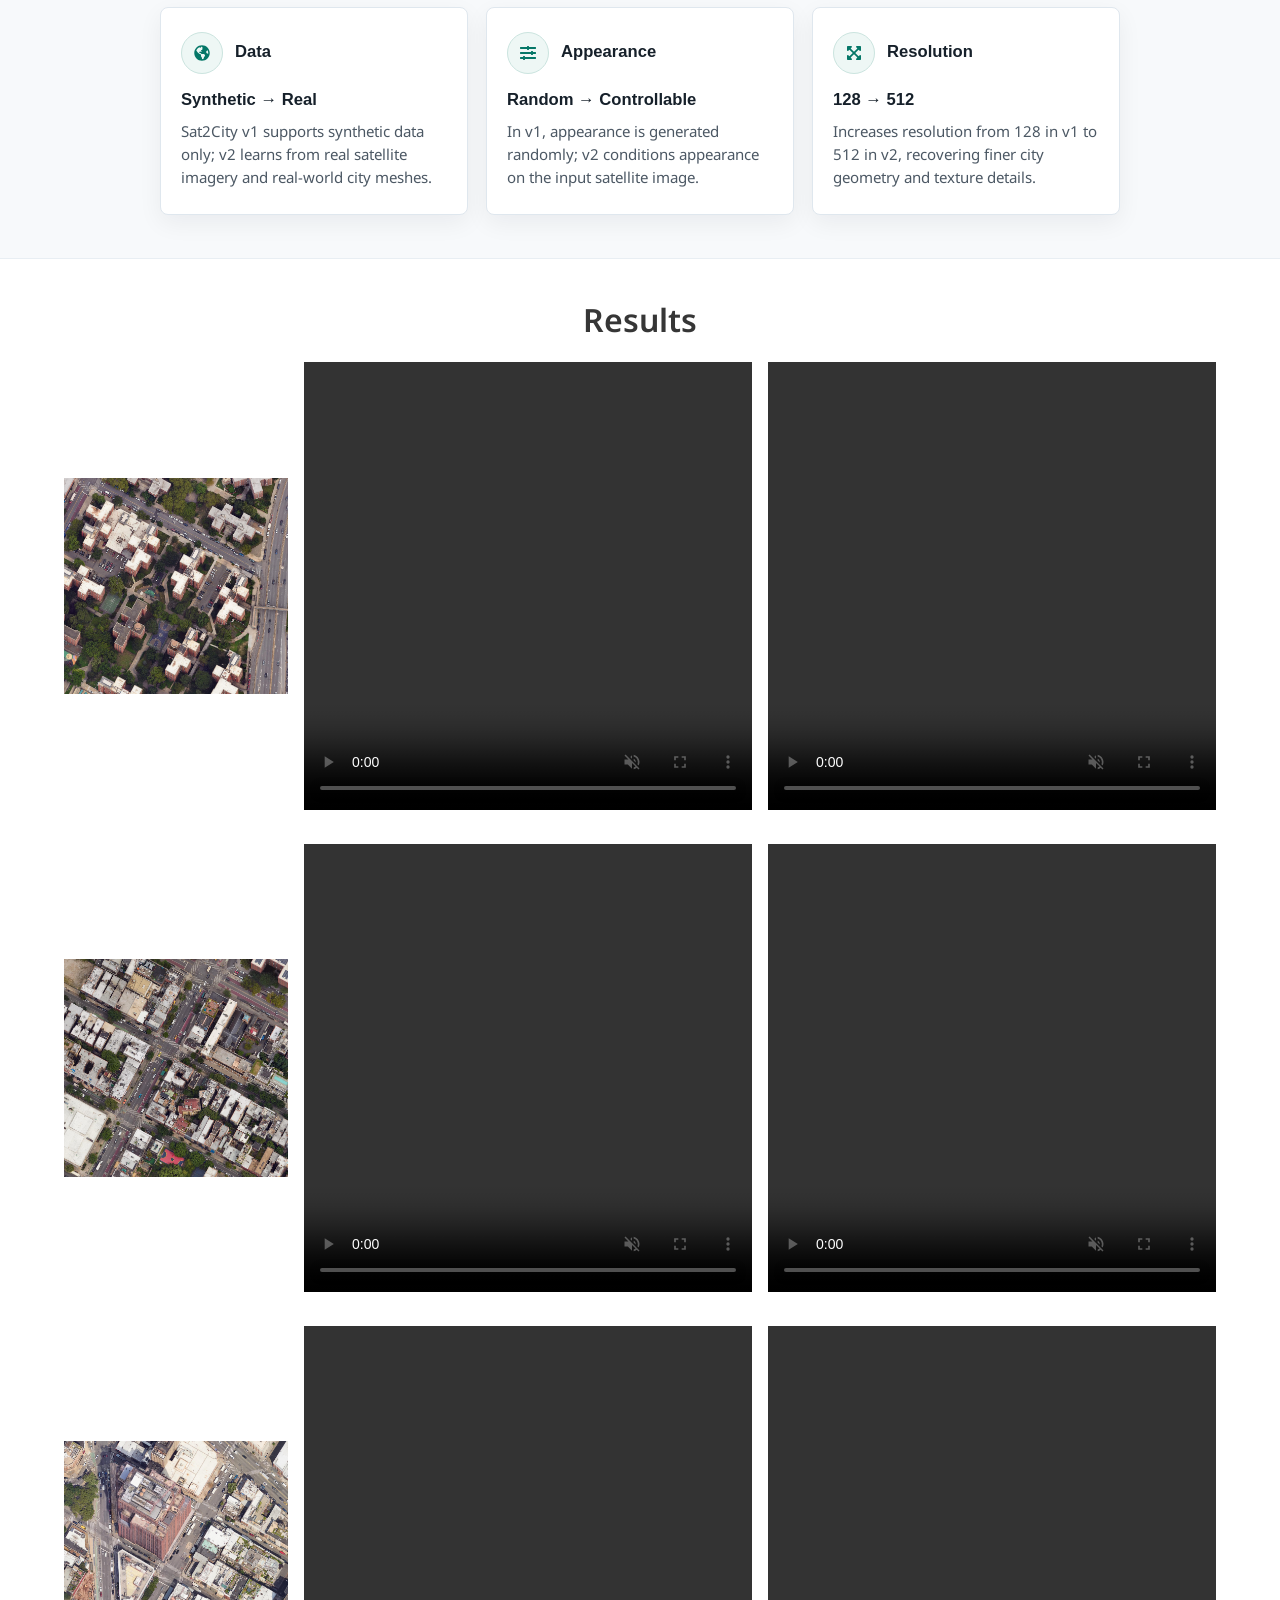
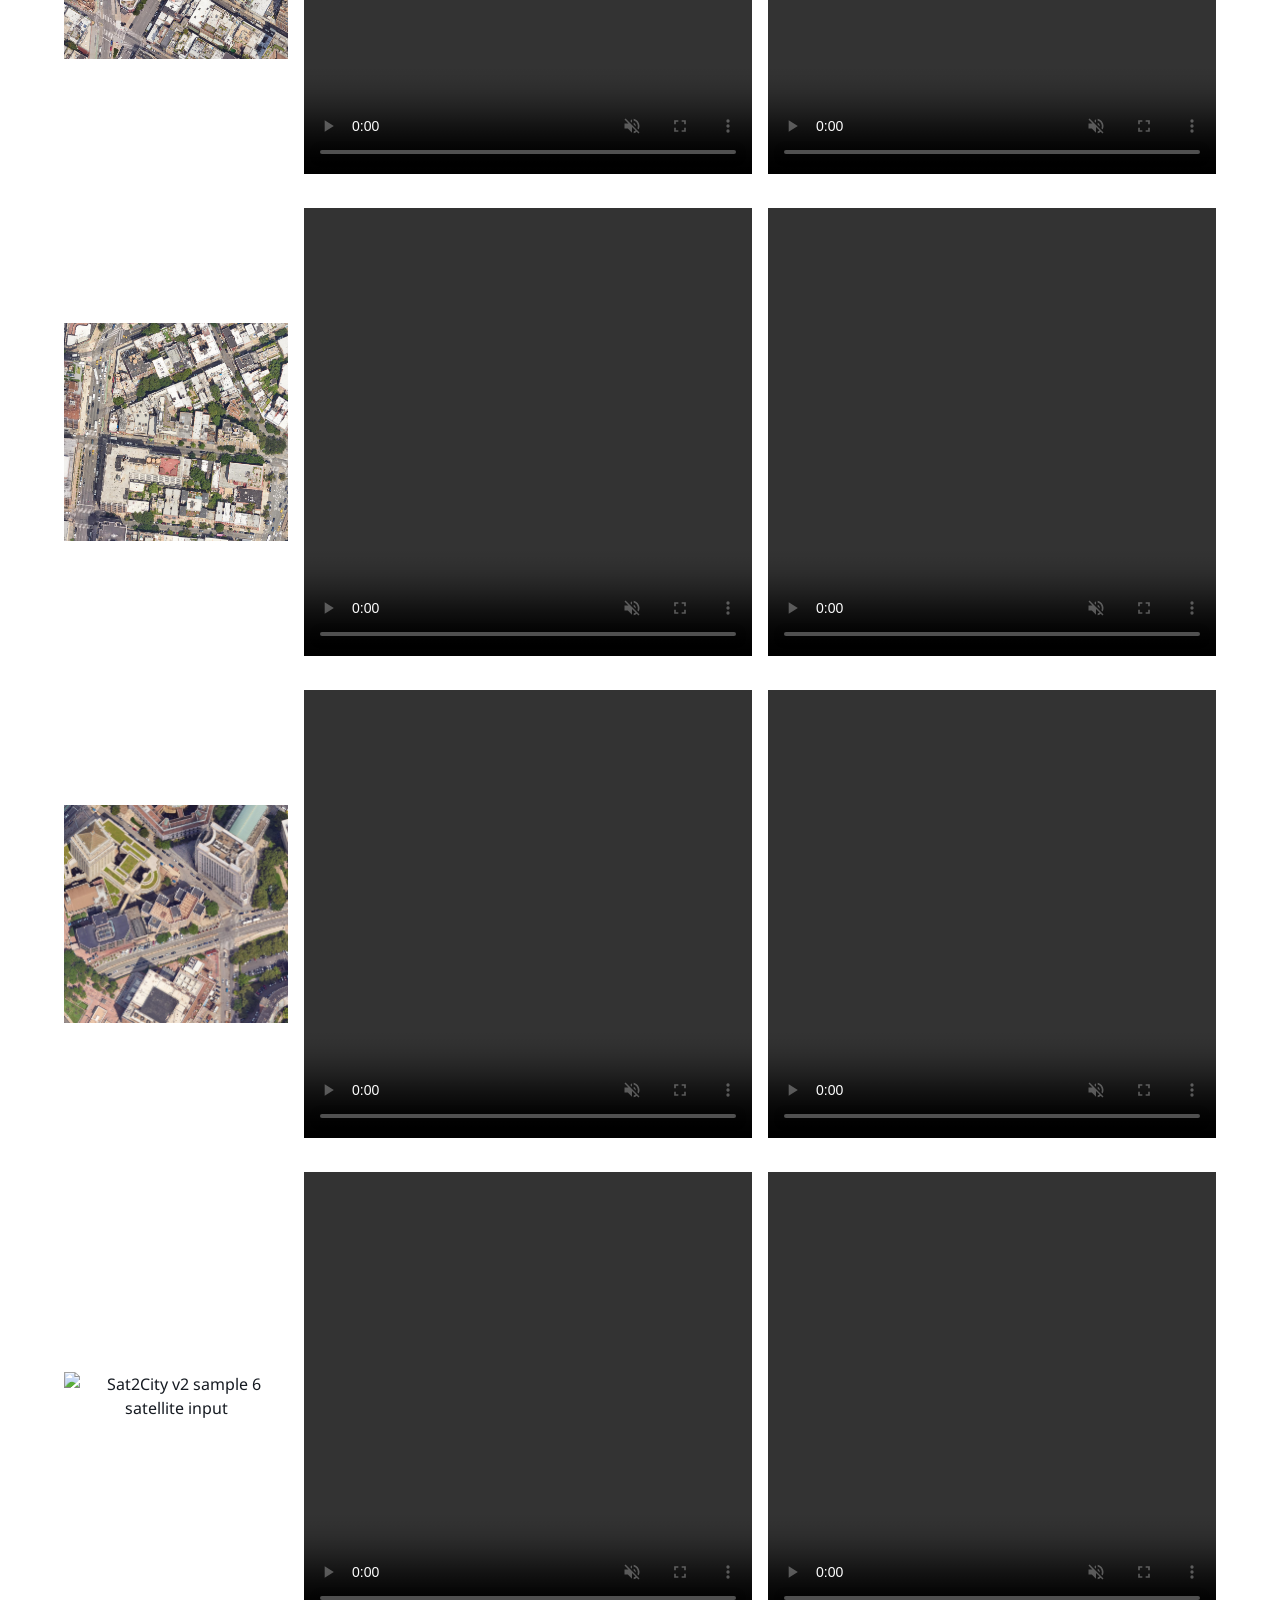
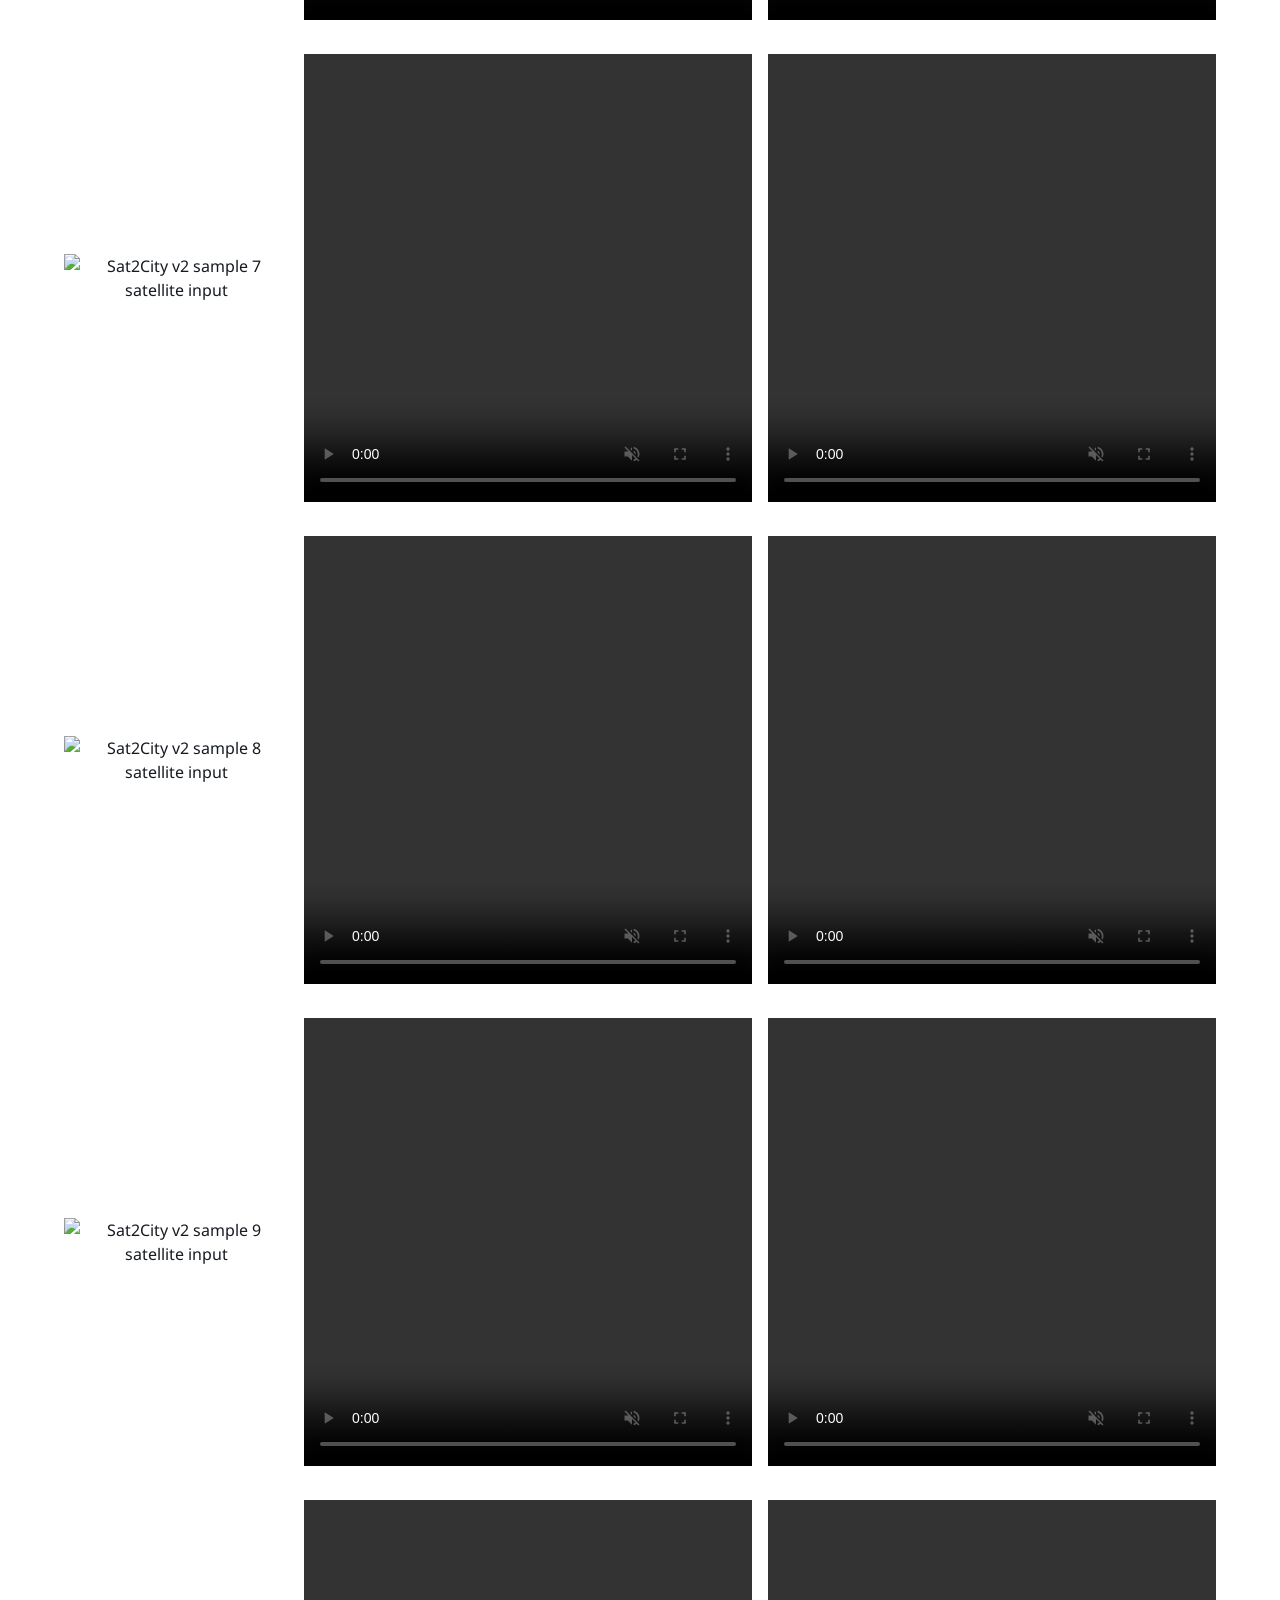
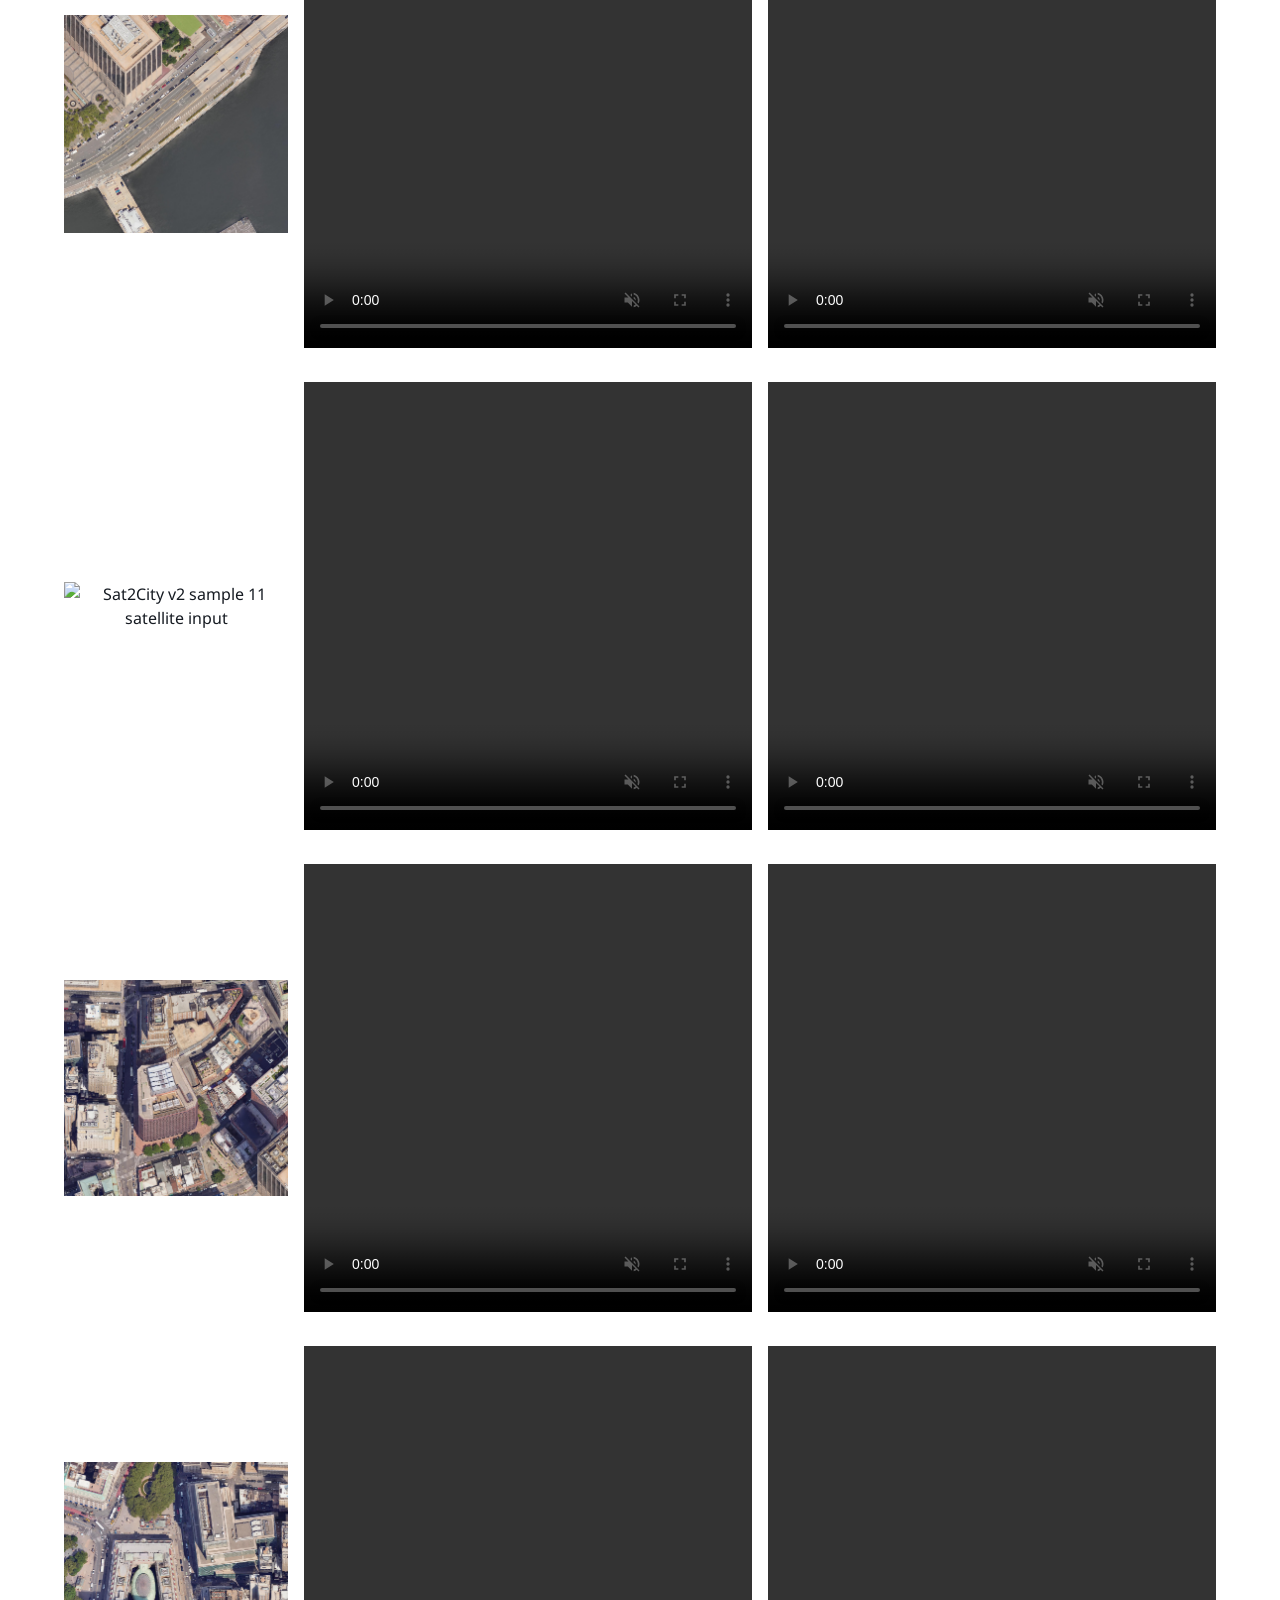
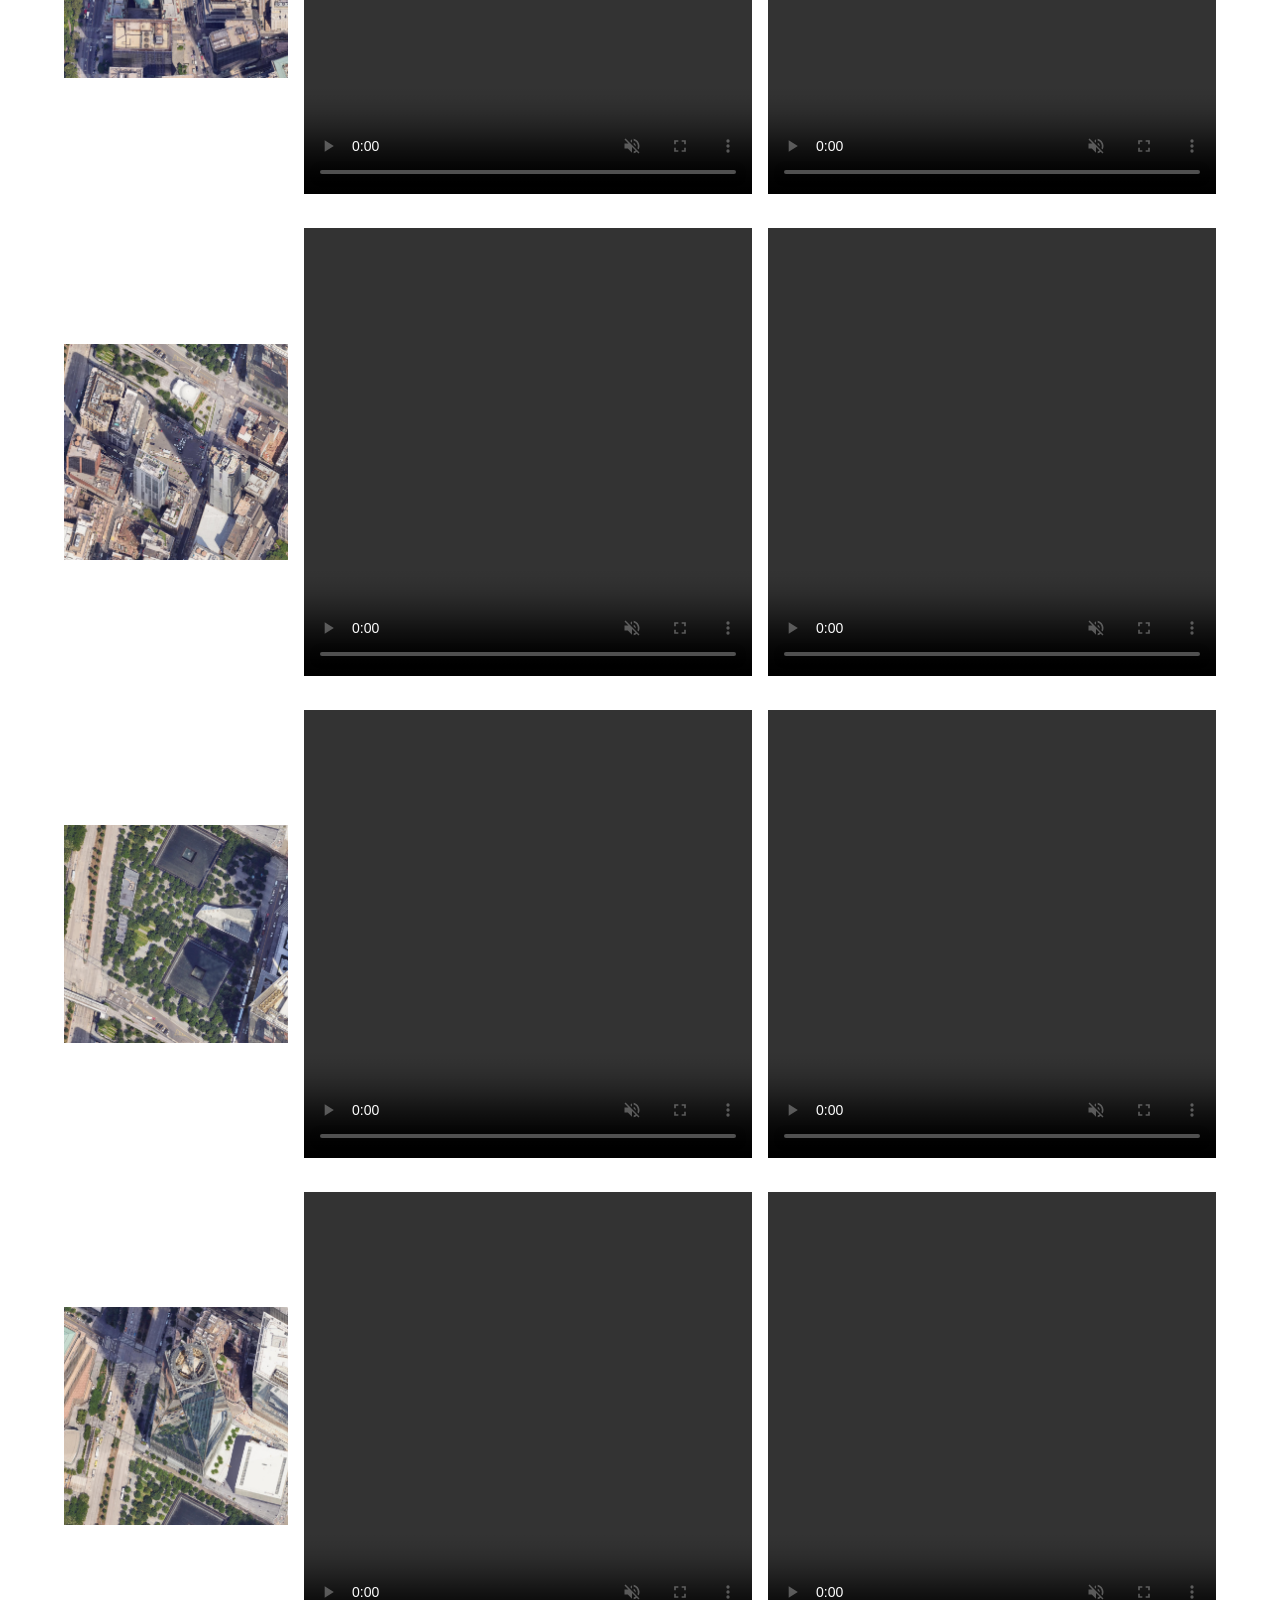
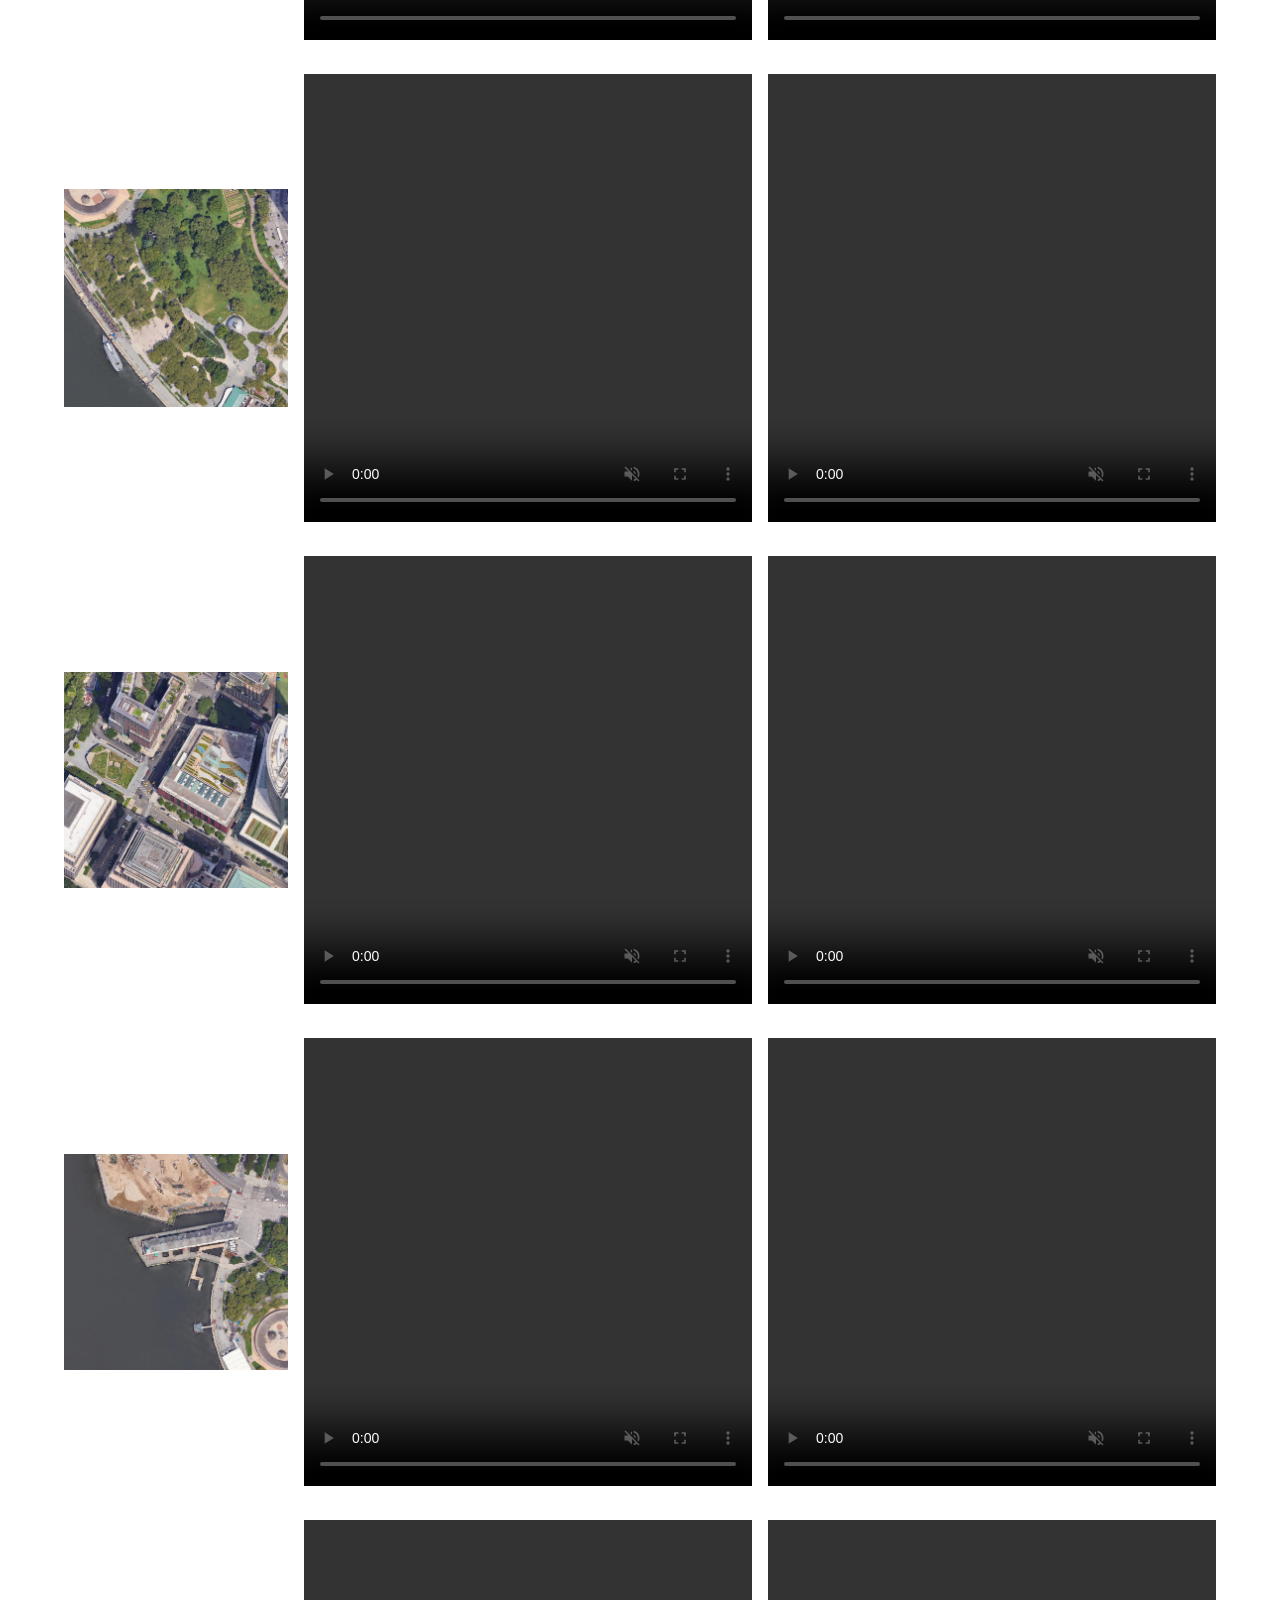
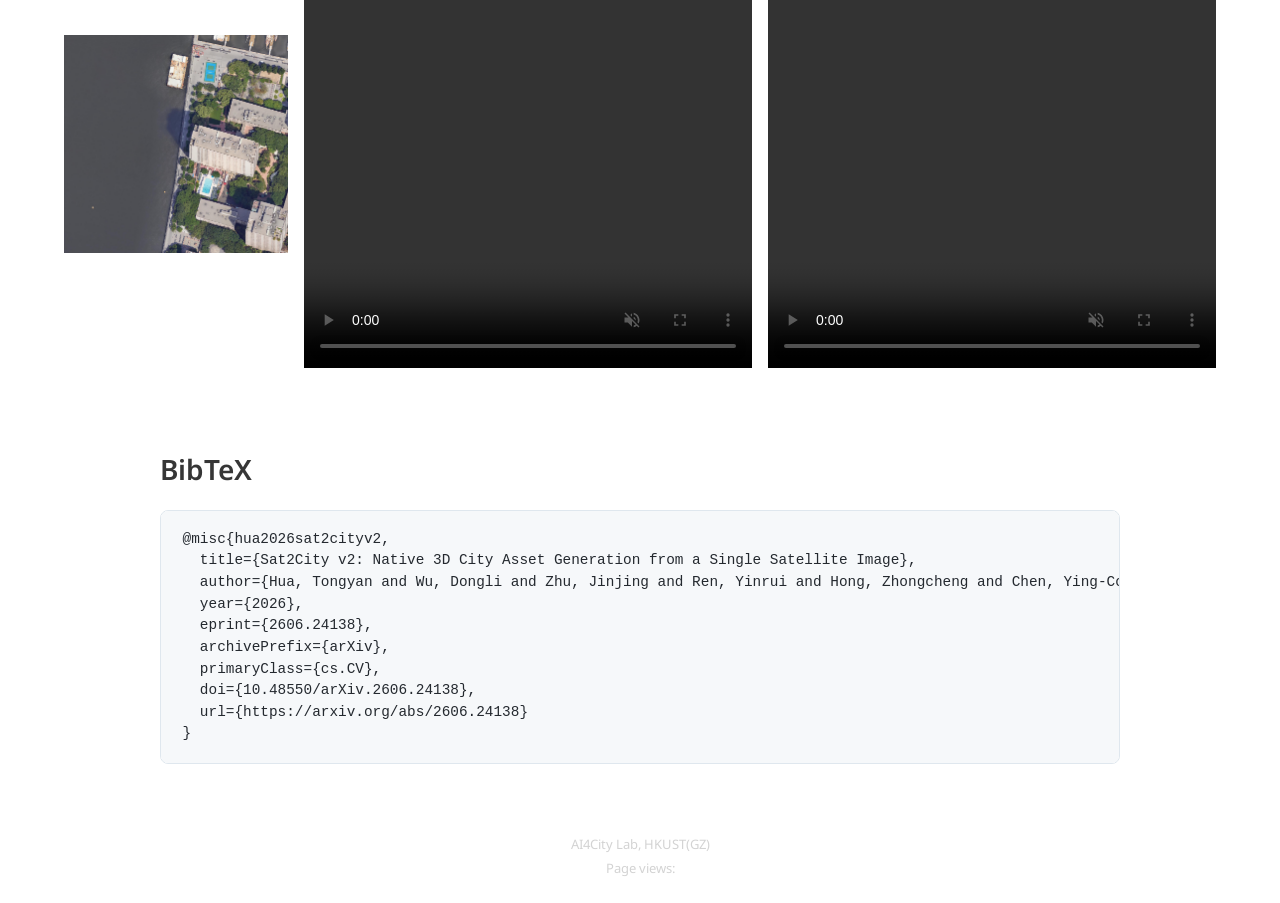
==== commit 4c542d74: "Link Sat2City v2 author homepage" ====
--- a/Sat2City-v2/index.html
+++ b/Sat2City-v2/index.html
@@ -32,7 +32,7 @@
           </h2>
 
           <div class="is-size-5 publication-authors">
-            <span class="author-block">Tongyan Hua<sup>&dagger;1</sup></span>&nbsp;&nbsp;&nbsp;
+            <span class="author-block"><a href="https://thua919.github.io/">Tongyan Hua</a><sup>&dagger;1</sup></span>&nbsp;&nbsp;&nbsp;
             <span class="author-block">Dongli Wu<sup>&dagger;1</sup></span>&nbsp;&nbsp;&nbsp;
             <span class="author-block">Jinjing Zhu<sup>1,2</sup></span>&nbsp;&nbsp;&nbsp;
             <span class="author-block">Yinrui Ren<sup>1</sup></span>&nbsp;&nbsp;&nbsp;
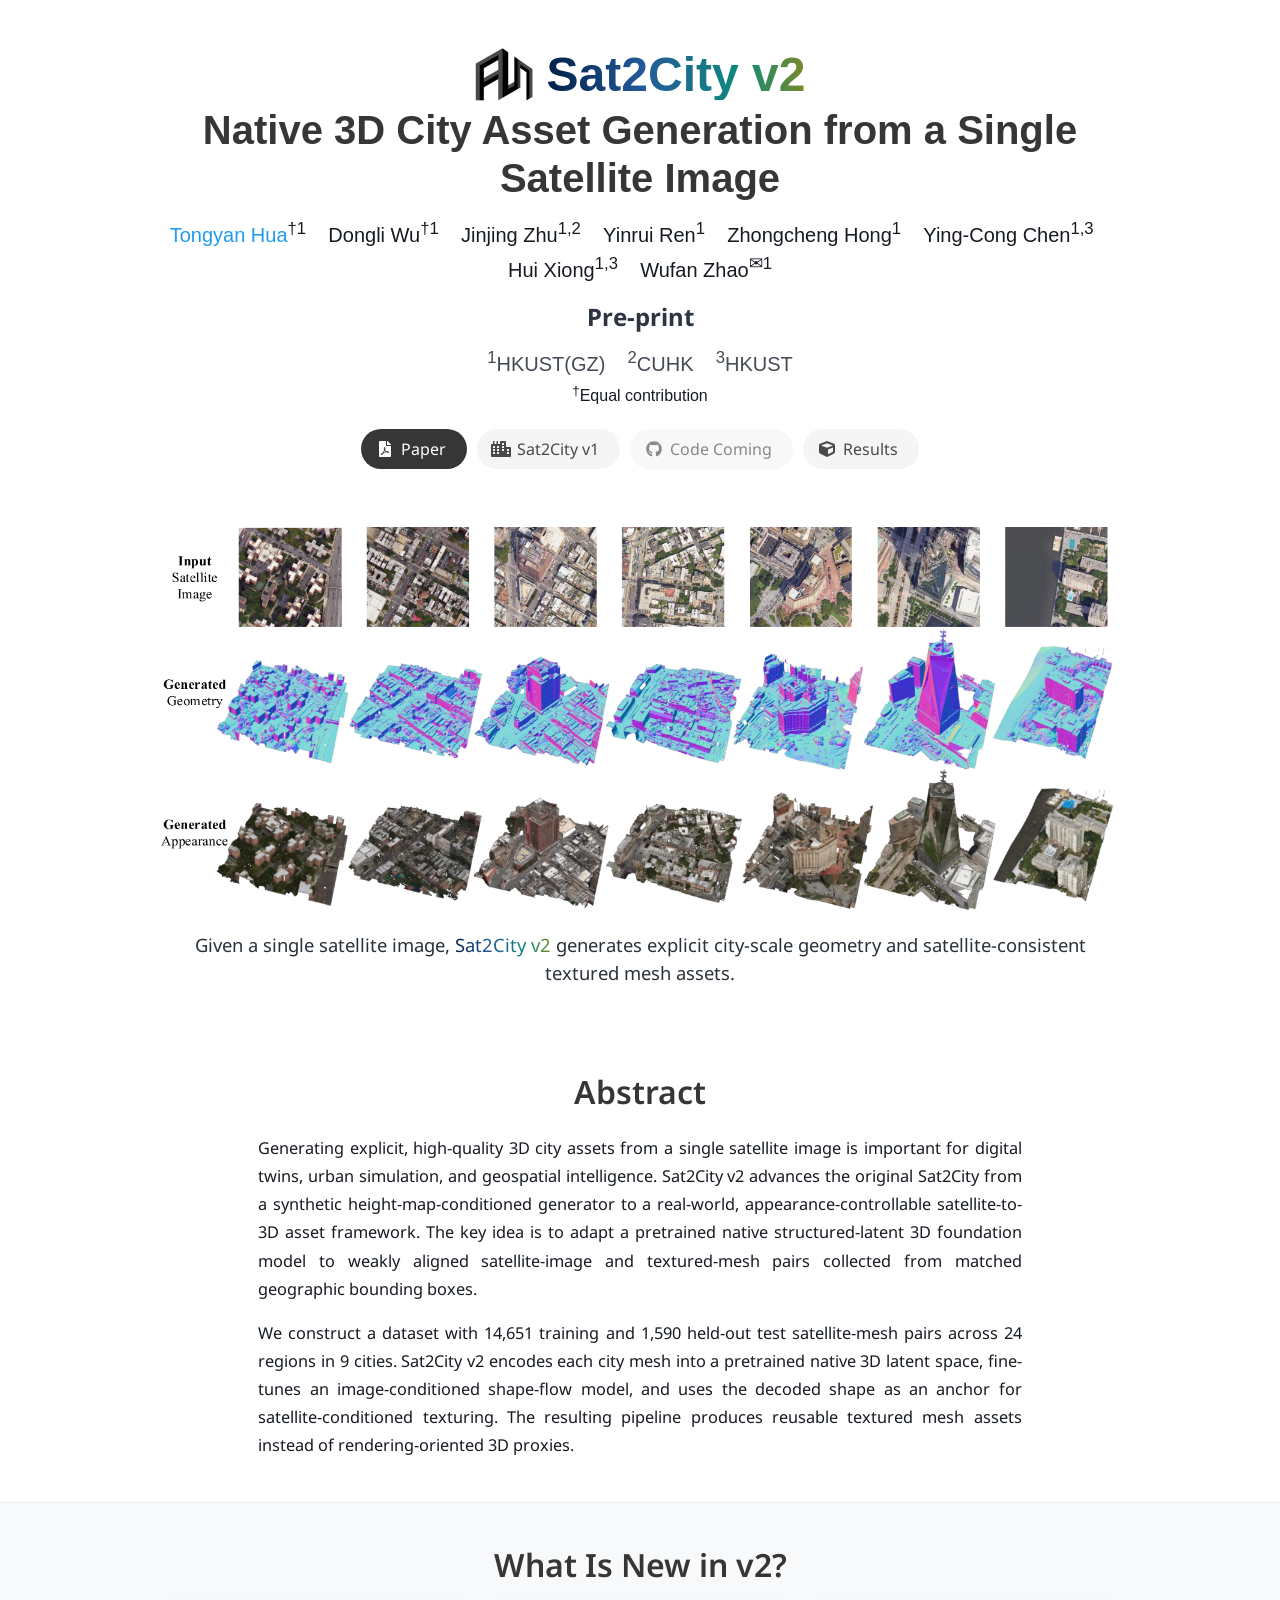
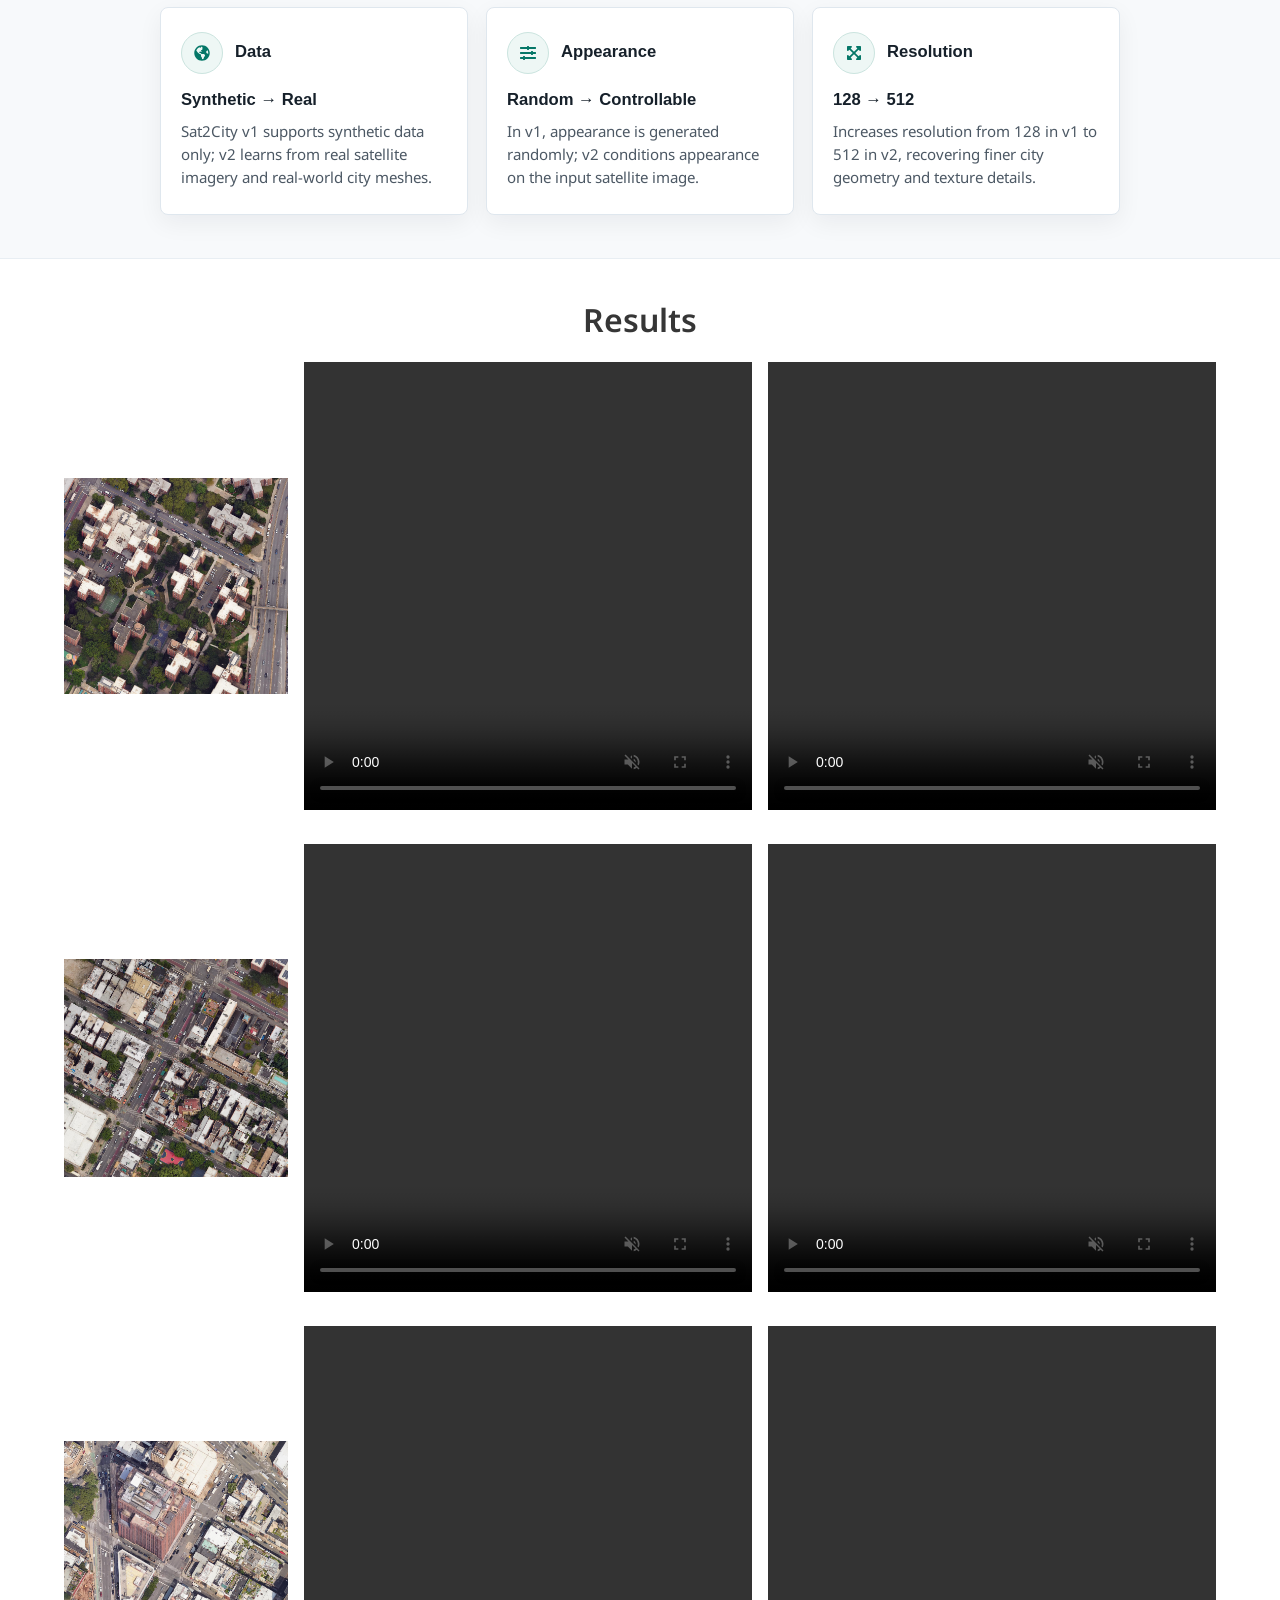
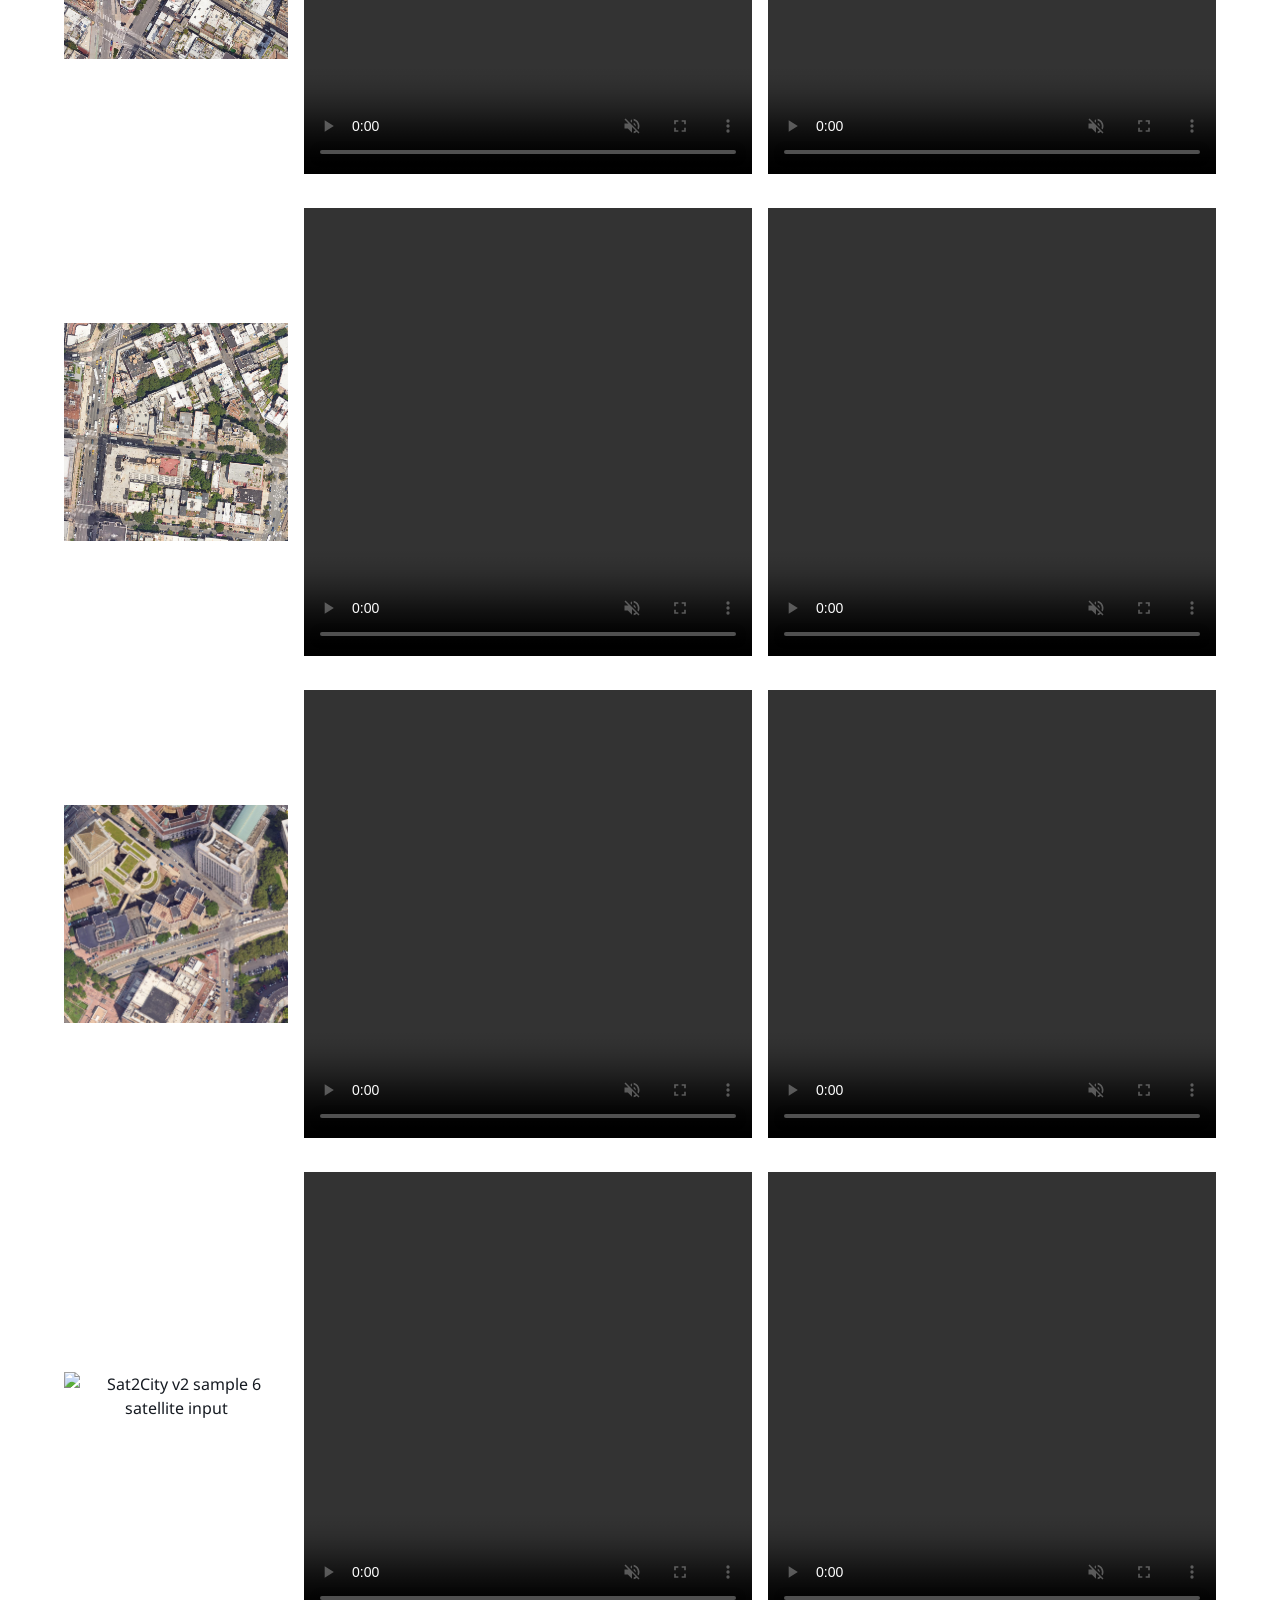
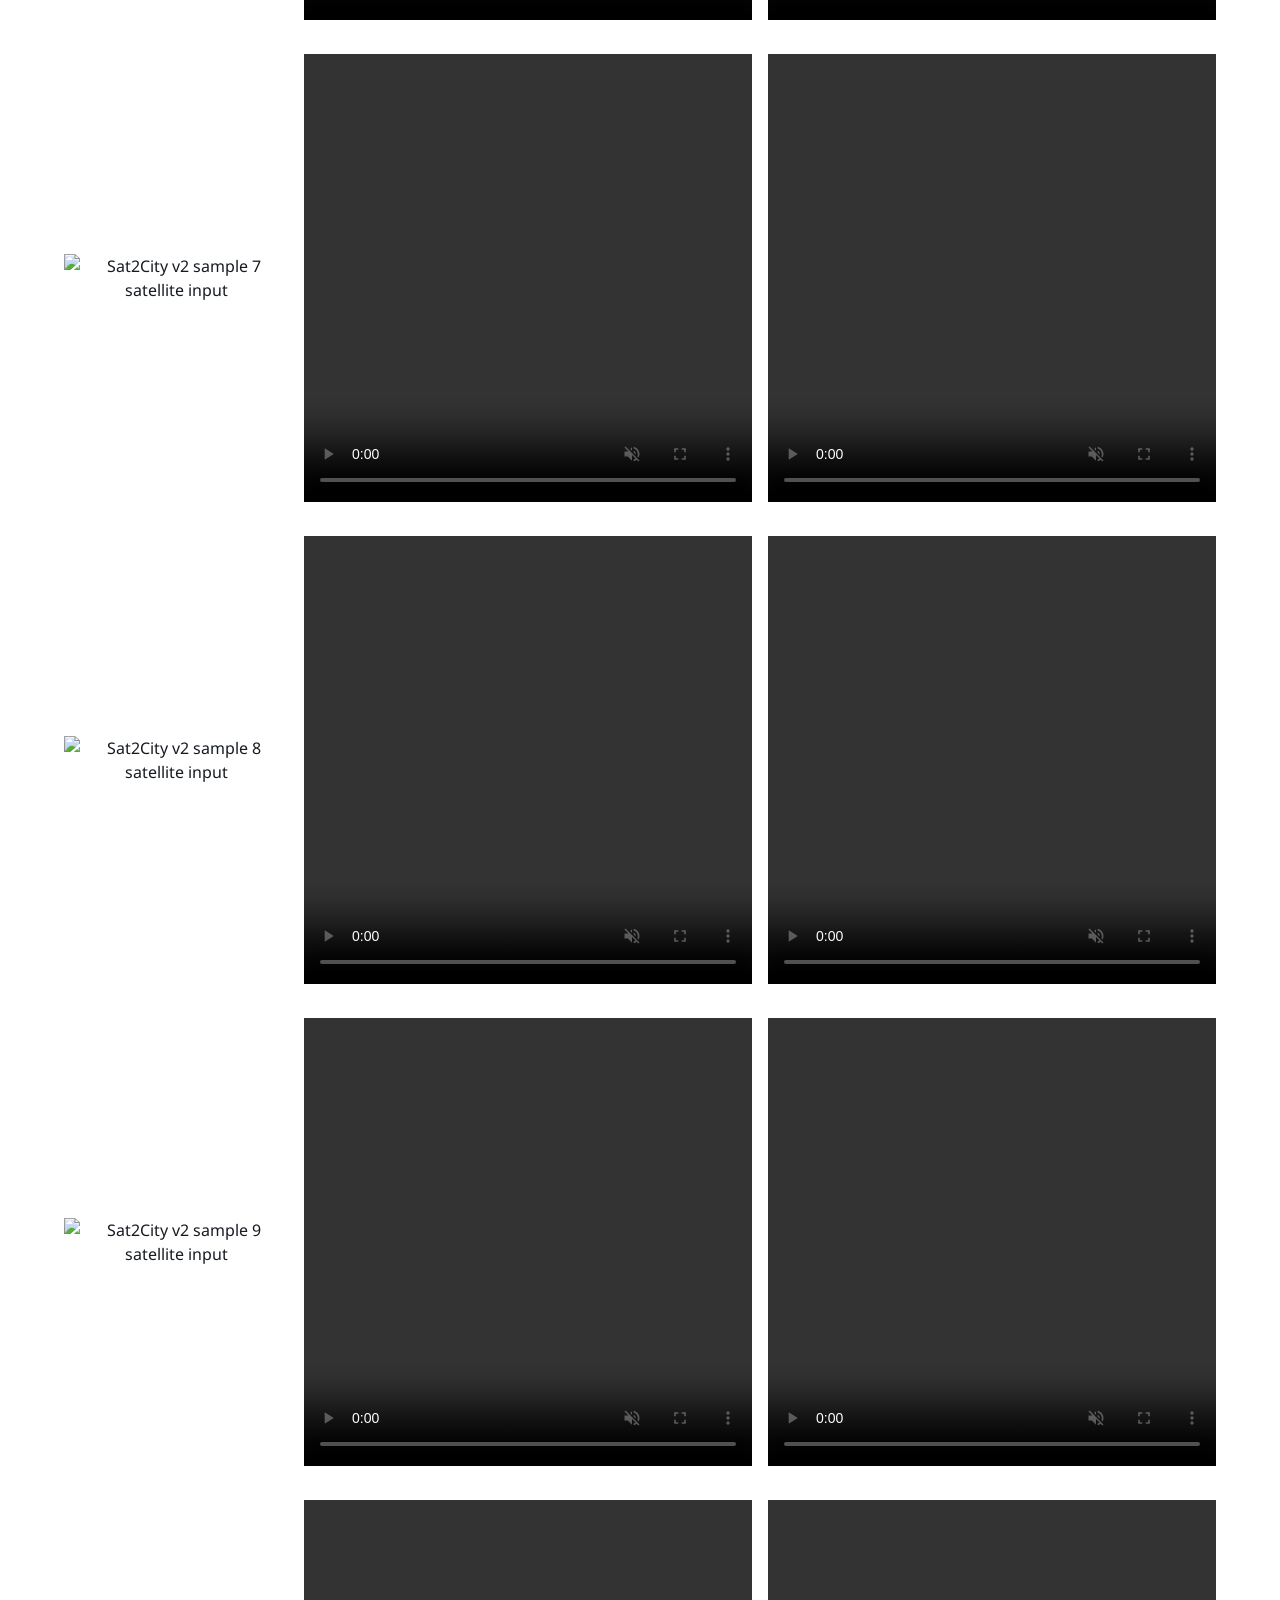
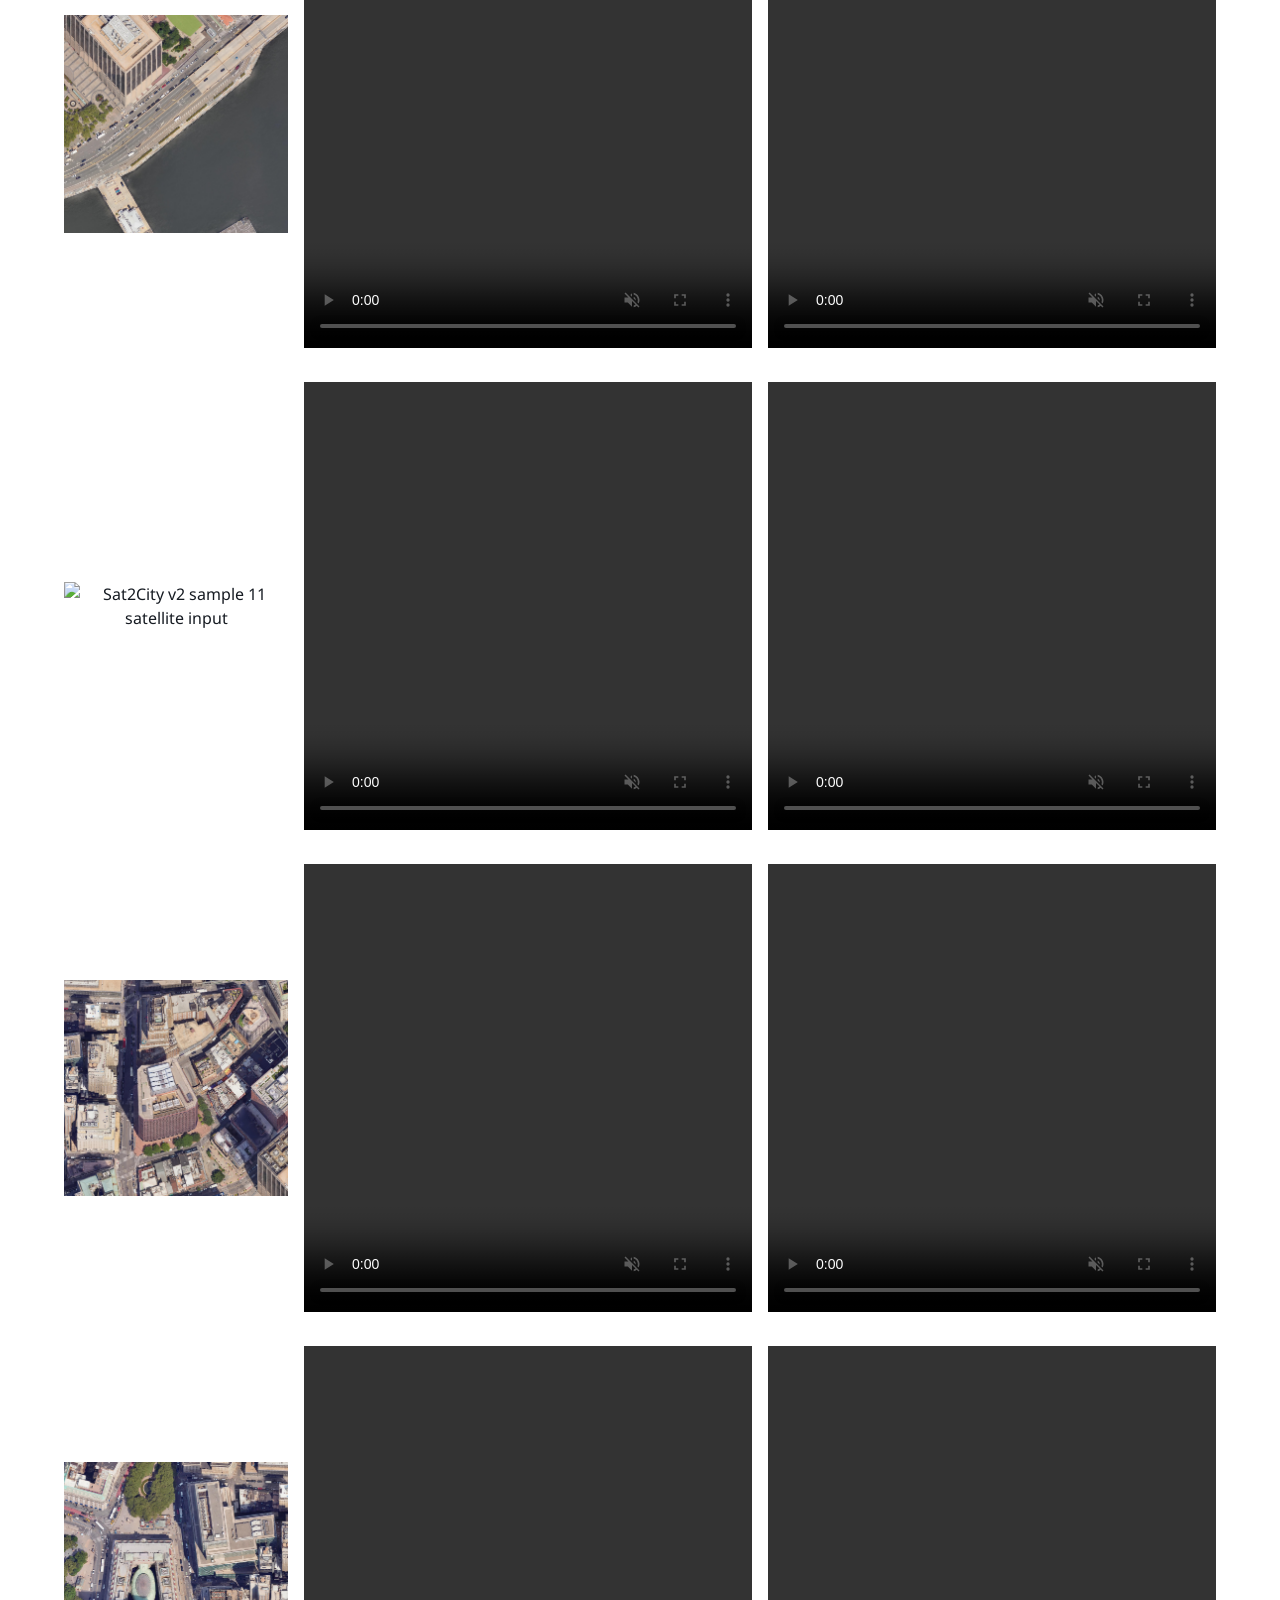
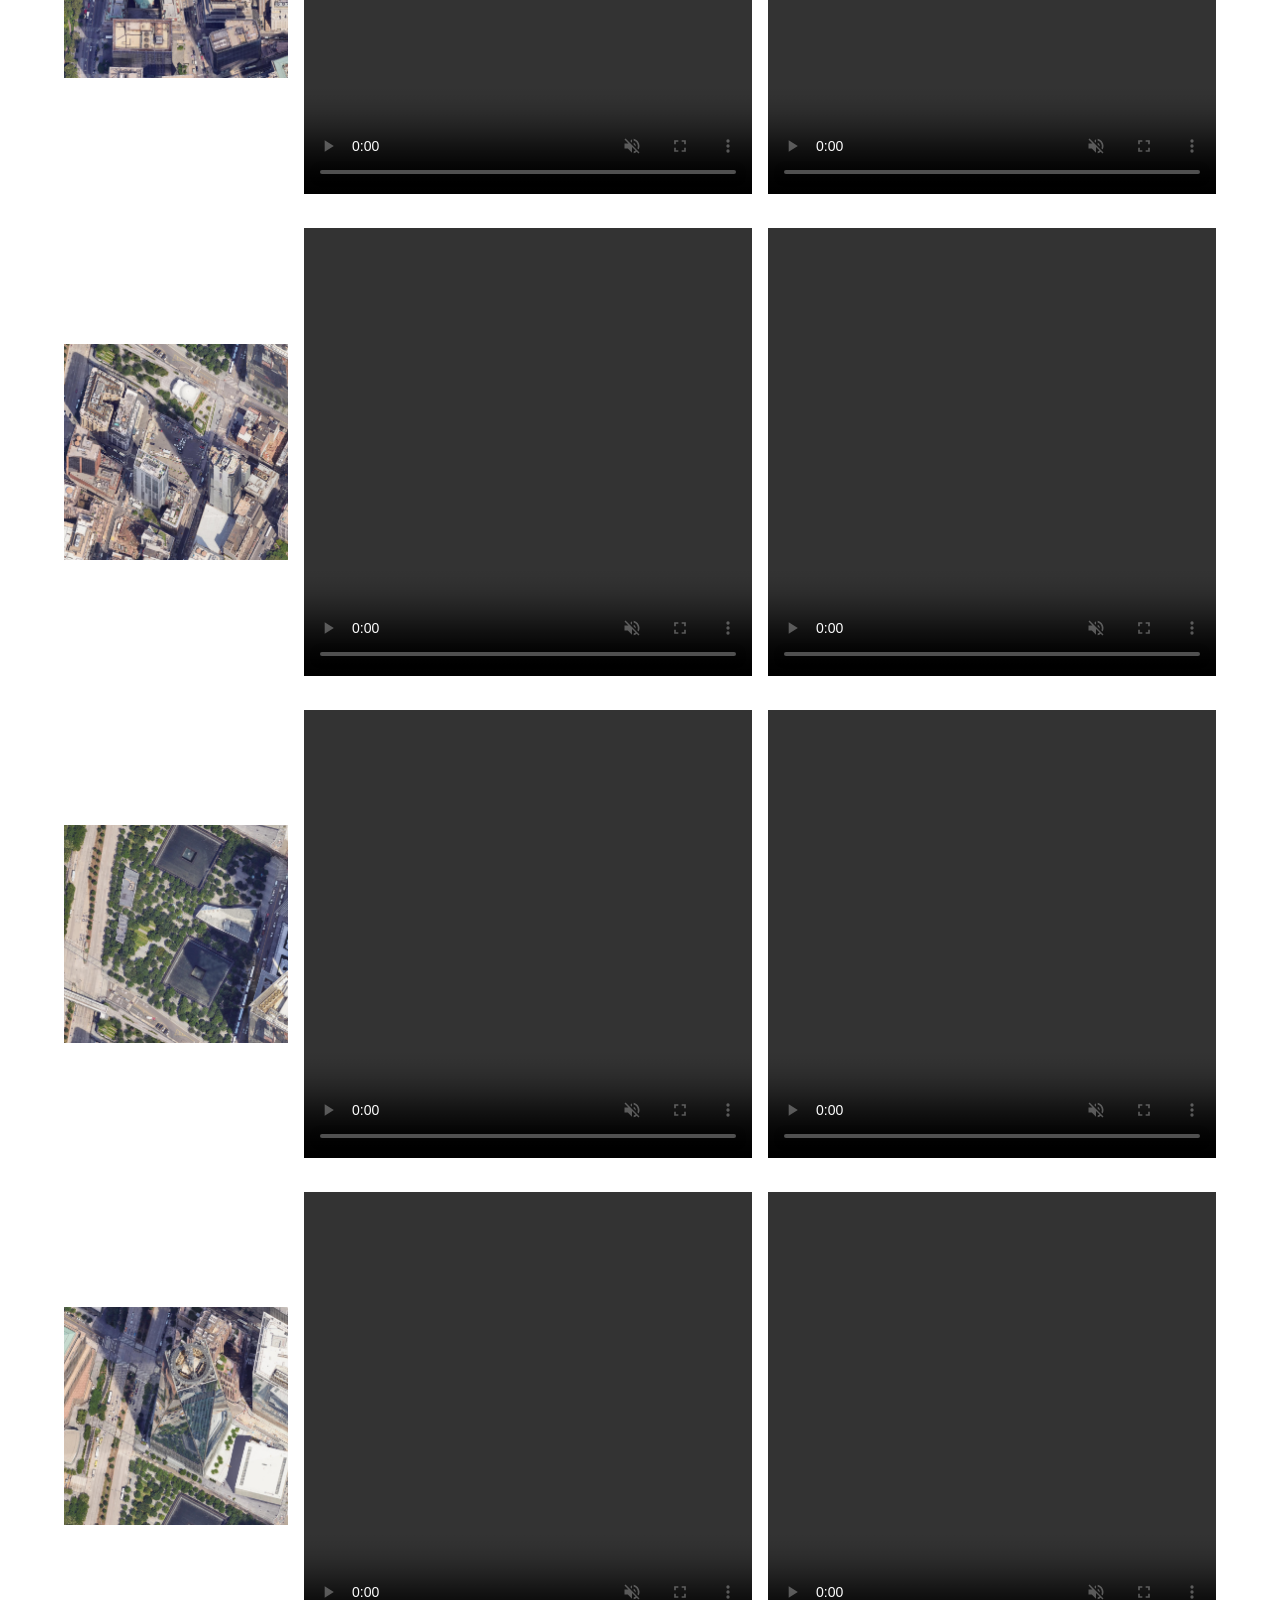
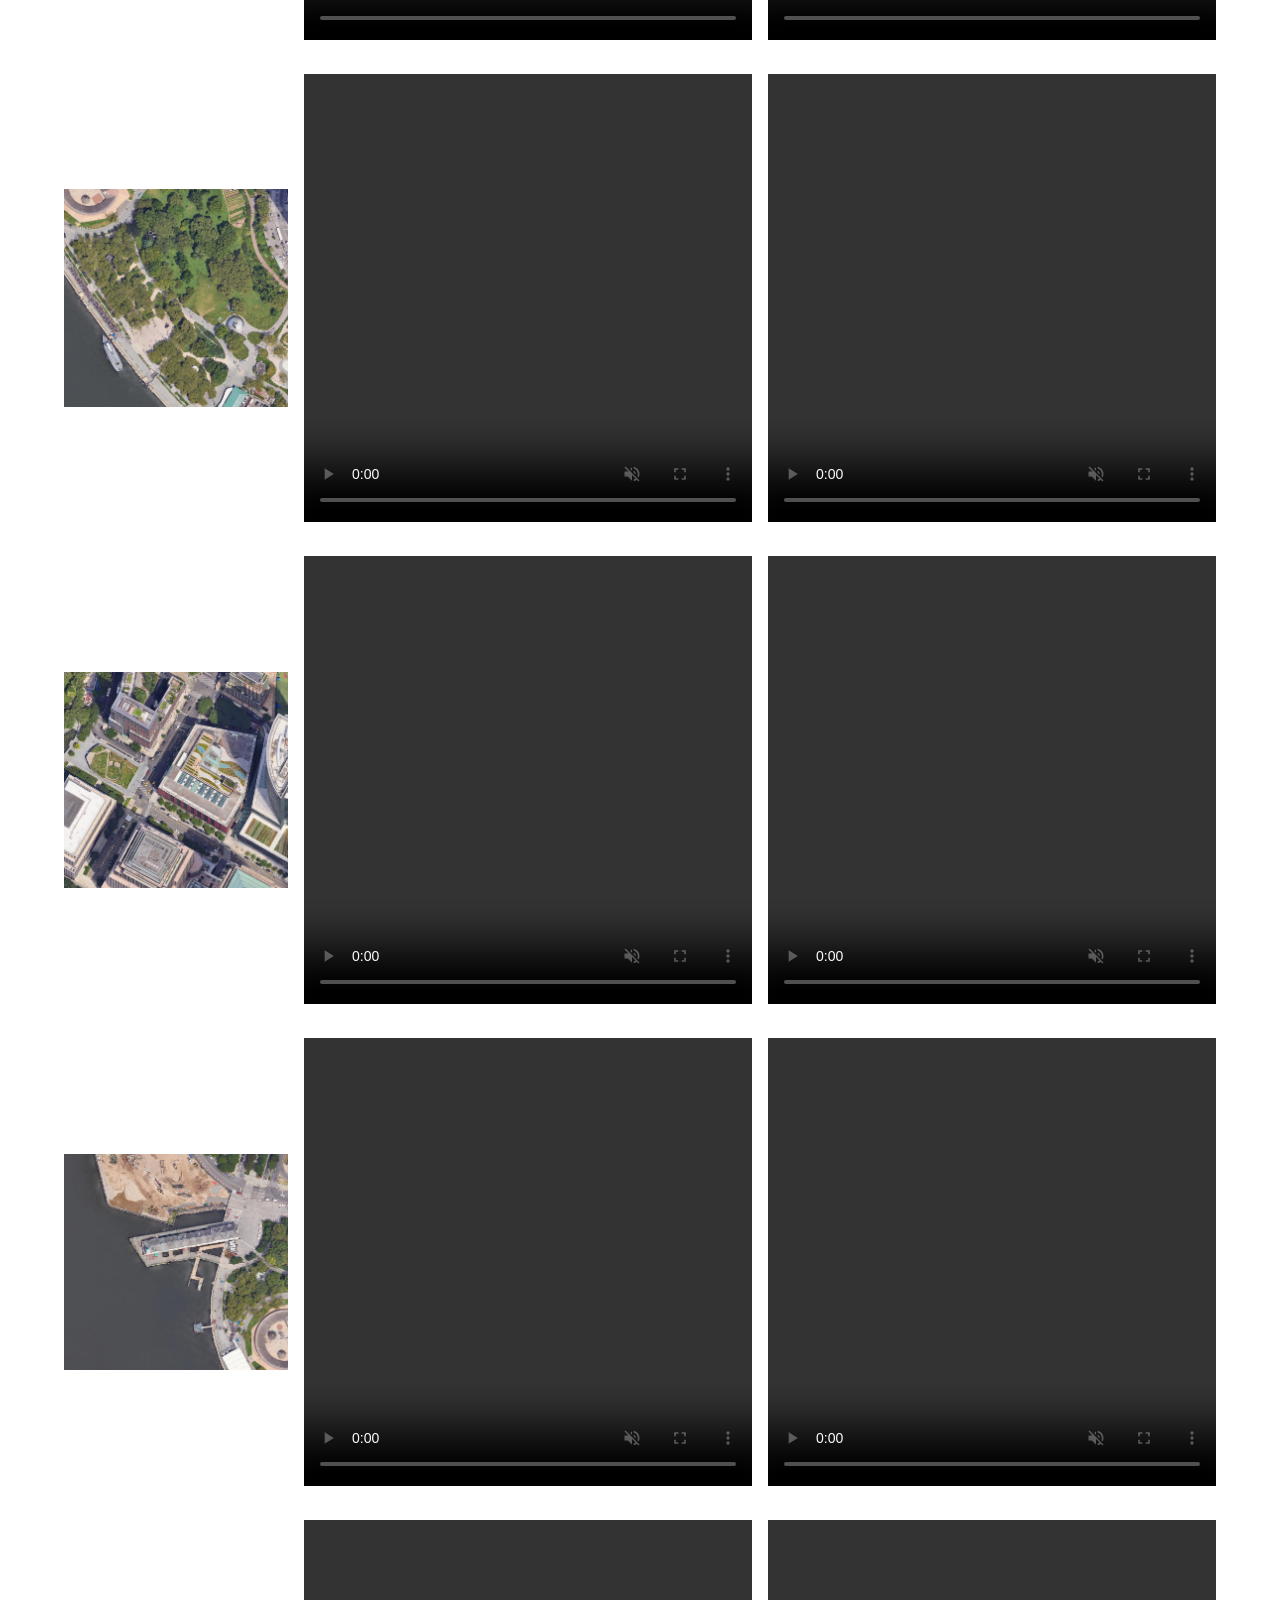
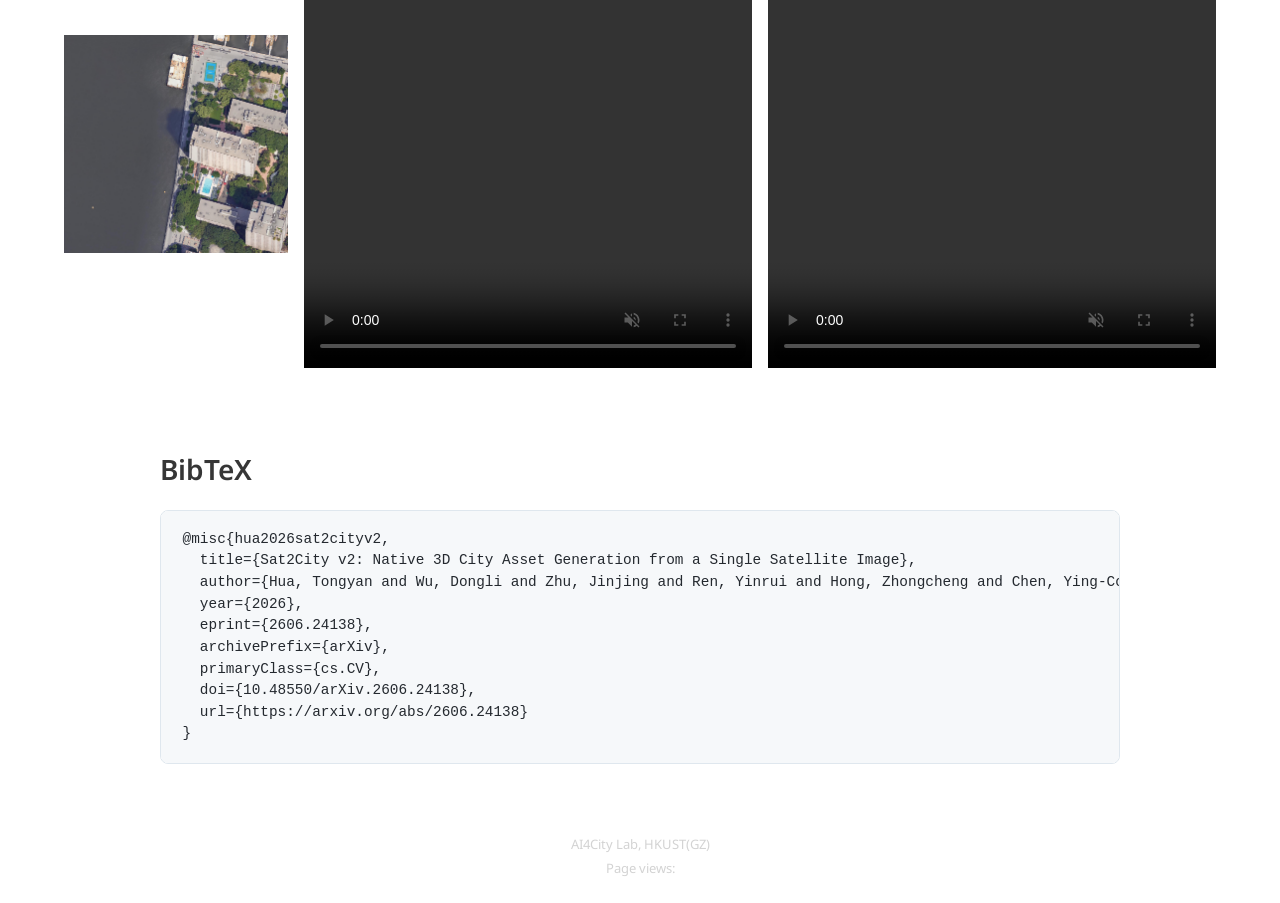
==== commit 7631f3dd: "Rename Sat2City v2 result folders" ====
--- a/Sat2City-v2/index.html
+++ b/Sat2City-v2/index.html
@@ -48,7 +48,7 @@
 
           <div class="is-size-5 publication-authors affiliations">
             <span class="author-block"><sup>1</sup>HKUST(GZ)</span>&nbsp;&nbsp;&nbsp;
-            <span class="author-block"><sup>2</sup>The Chinese University of Hong Kong</span>&nbsp;&nbsp;&nbsp;
+            <span class="author-block"><sup>2</sup>CUHK</span>&nbsp;&nbsp;&nbsp;
             <span class="author-block"><sup>3</sup>HKUST</span>
           </div>
 
@@ -248,7 +248,7 @@
 
     const input = document.createElement('img');
     input.className = 'demo-input';
-    input.src = `${dir}/trellis/input_processed.png`;
+    input.src = `${dir}/sat2city-v2/input_processed.png`;
     input.alt = `Sat2City v2 sample ${index + 1} satellite input`;
     input.loading = 'lazy';
 
@@ -260,7 +260,7 @@
     normal.playsInline = true;
     normal.controls = true;
     normal.preload = 'metadata';
-    normal.src = `${dir}/trellis/rotate_eval_y_up/normal_rotate_y_up.mp4`;
+    normal.src = `${dir}/sat2city-v2/rotate_eval_y_up/normal_rotate_y_up.mp4`;
 
     const texture = document.createElement('video');
     texture.className = 'demo-video';
@@ -270,7 +270,7 @@
     texture.playsInline = true;
     texture.controls = true;
     texture.preload = 'metadata';
-    texture.src = `${dir}/trellis/rotate_eval_y_up/texture_rotate_y_up.mp4`;
+    texture.src = `${dir}/sat2city-v2/rotate_eval_y_up/texture_rotate_y_up.mp4`;
 
     media.append(input, normal, texture);
     card.append(media);
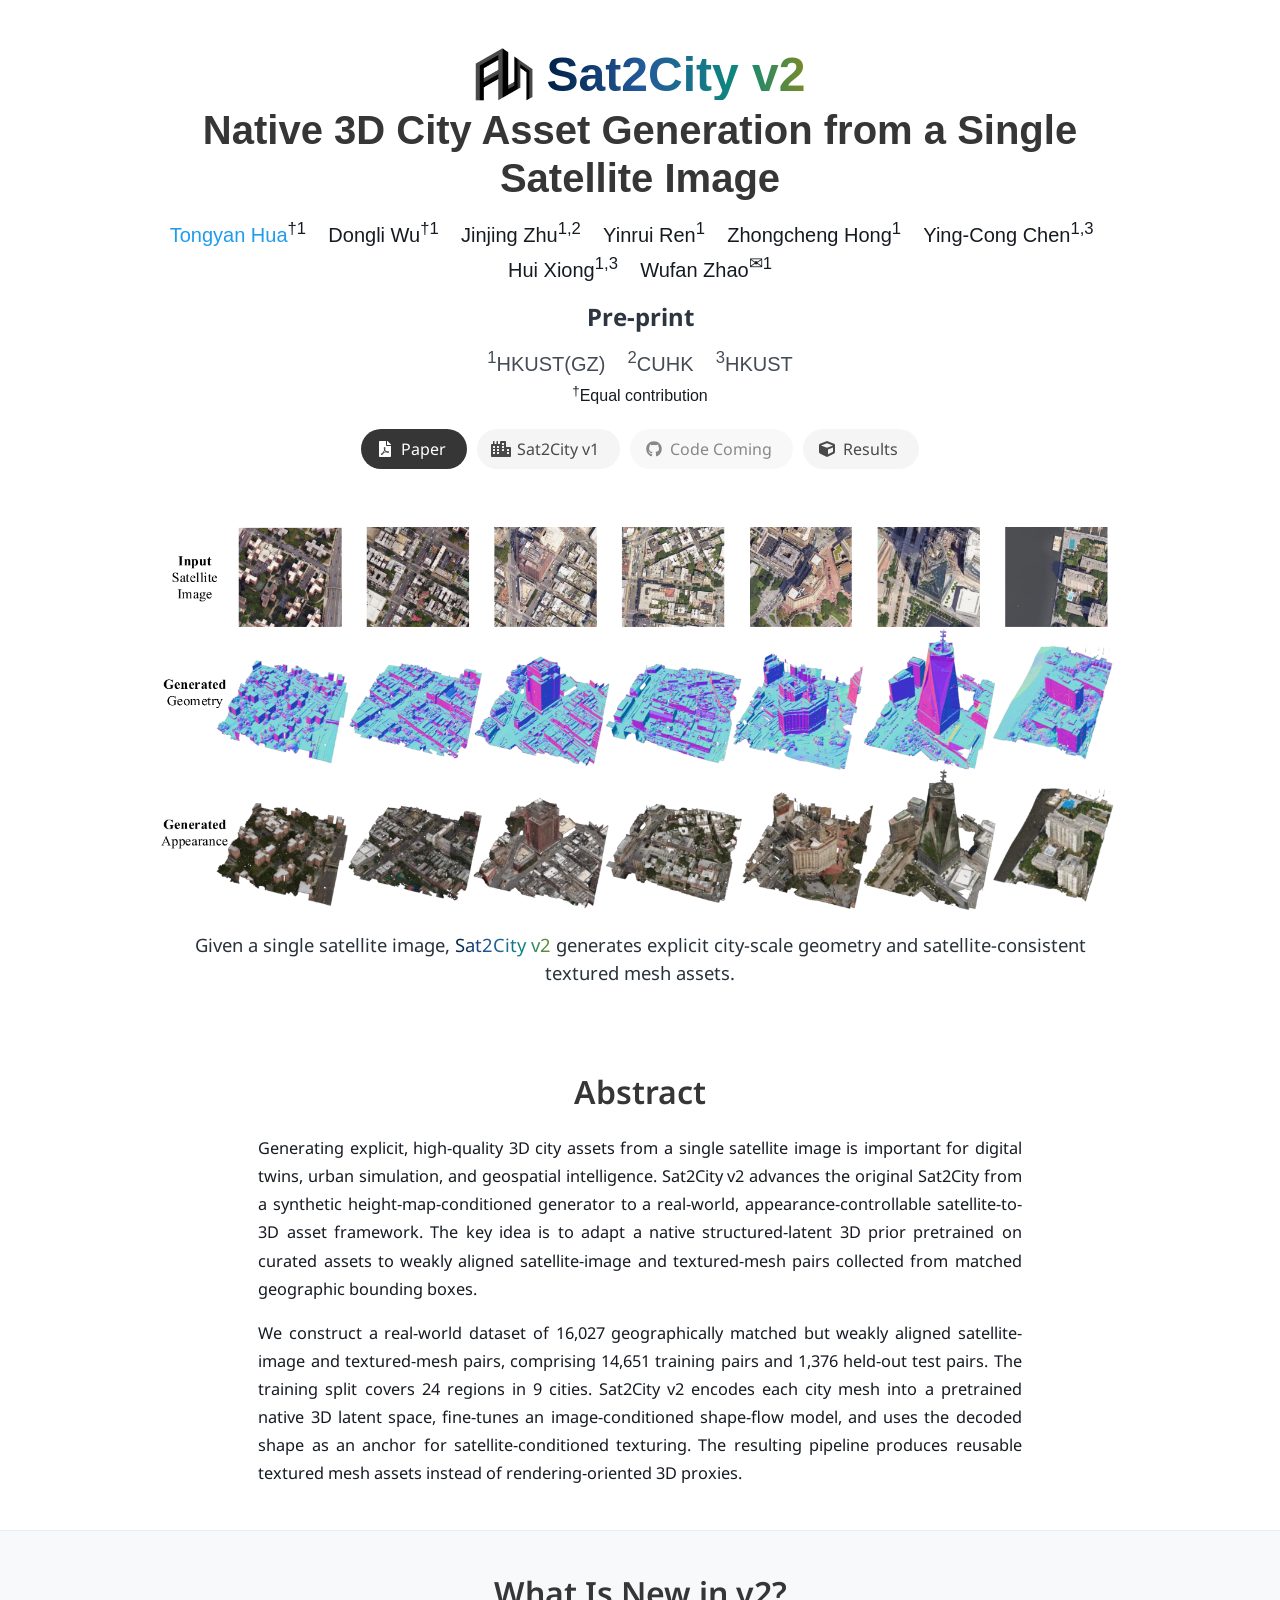
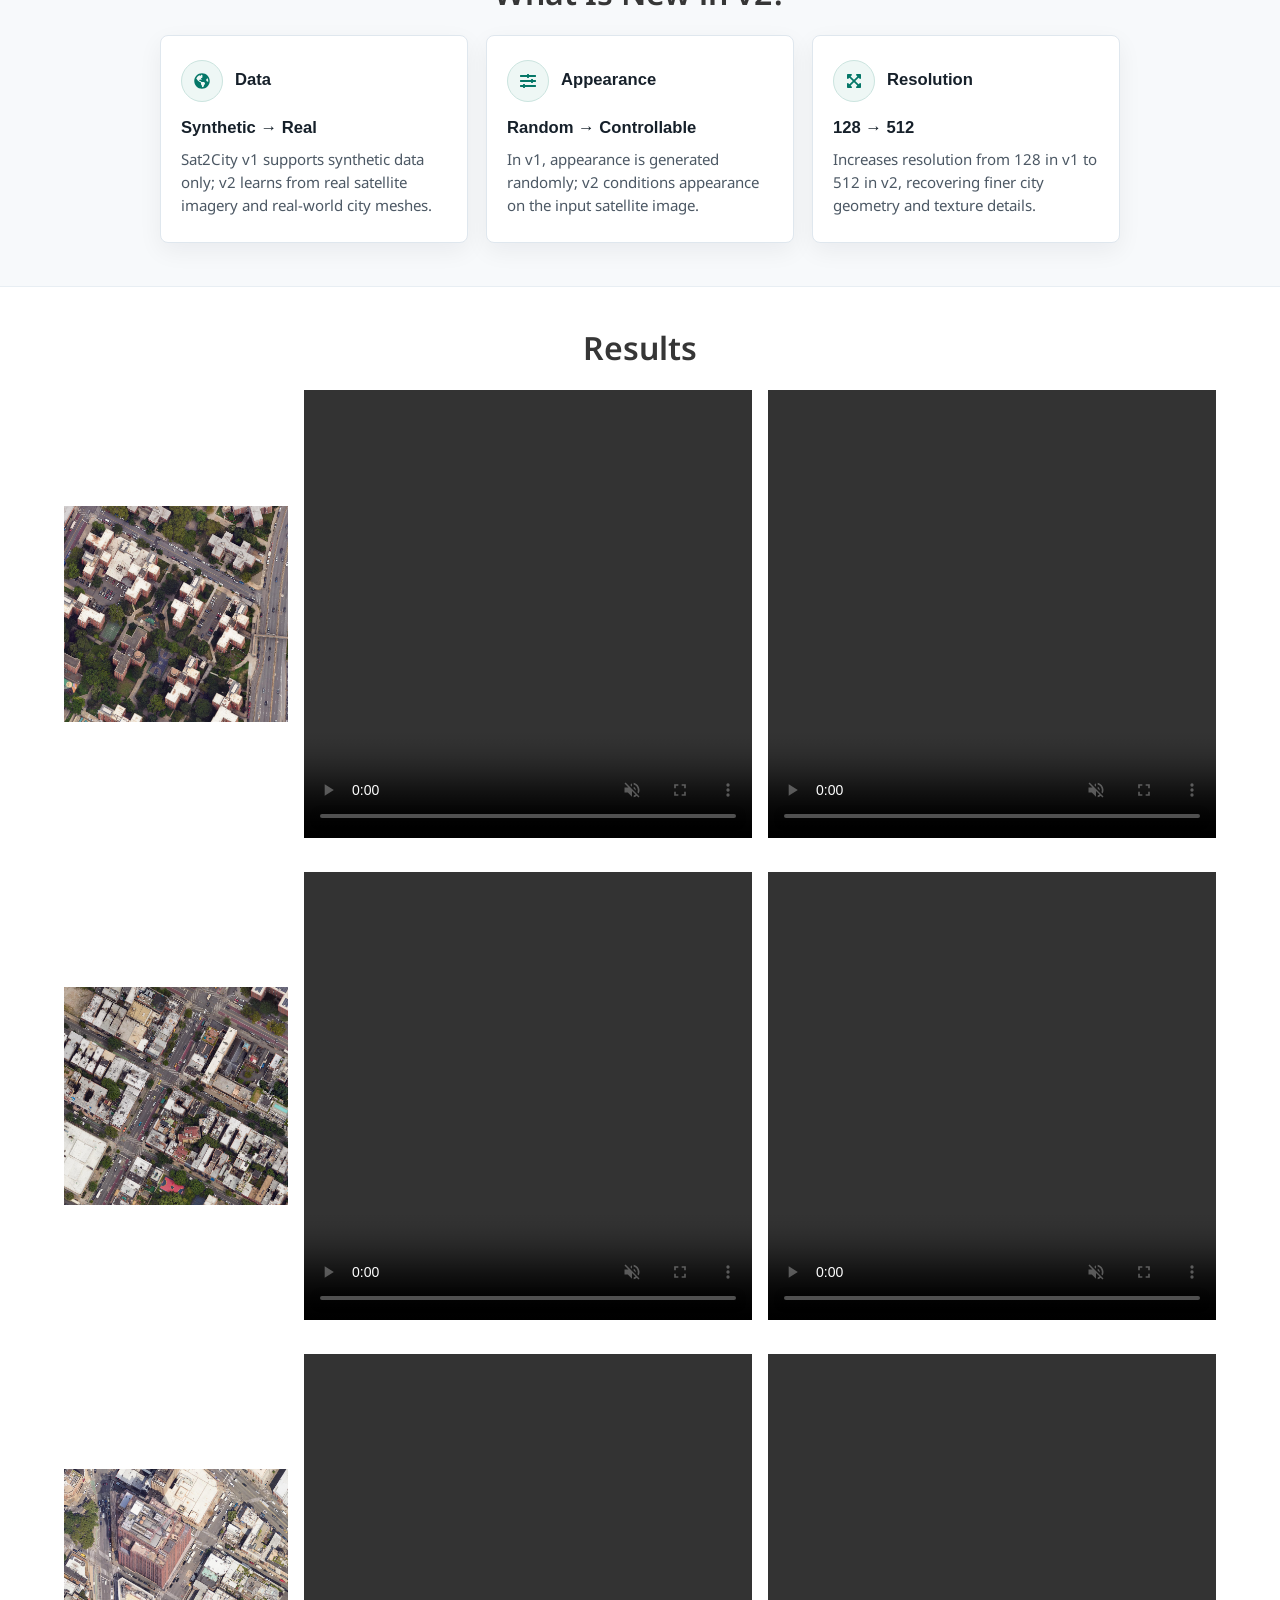
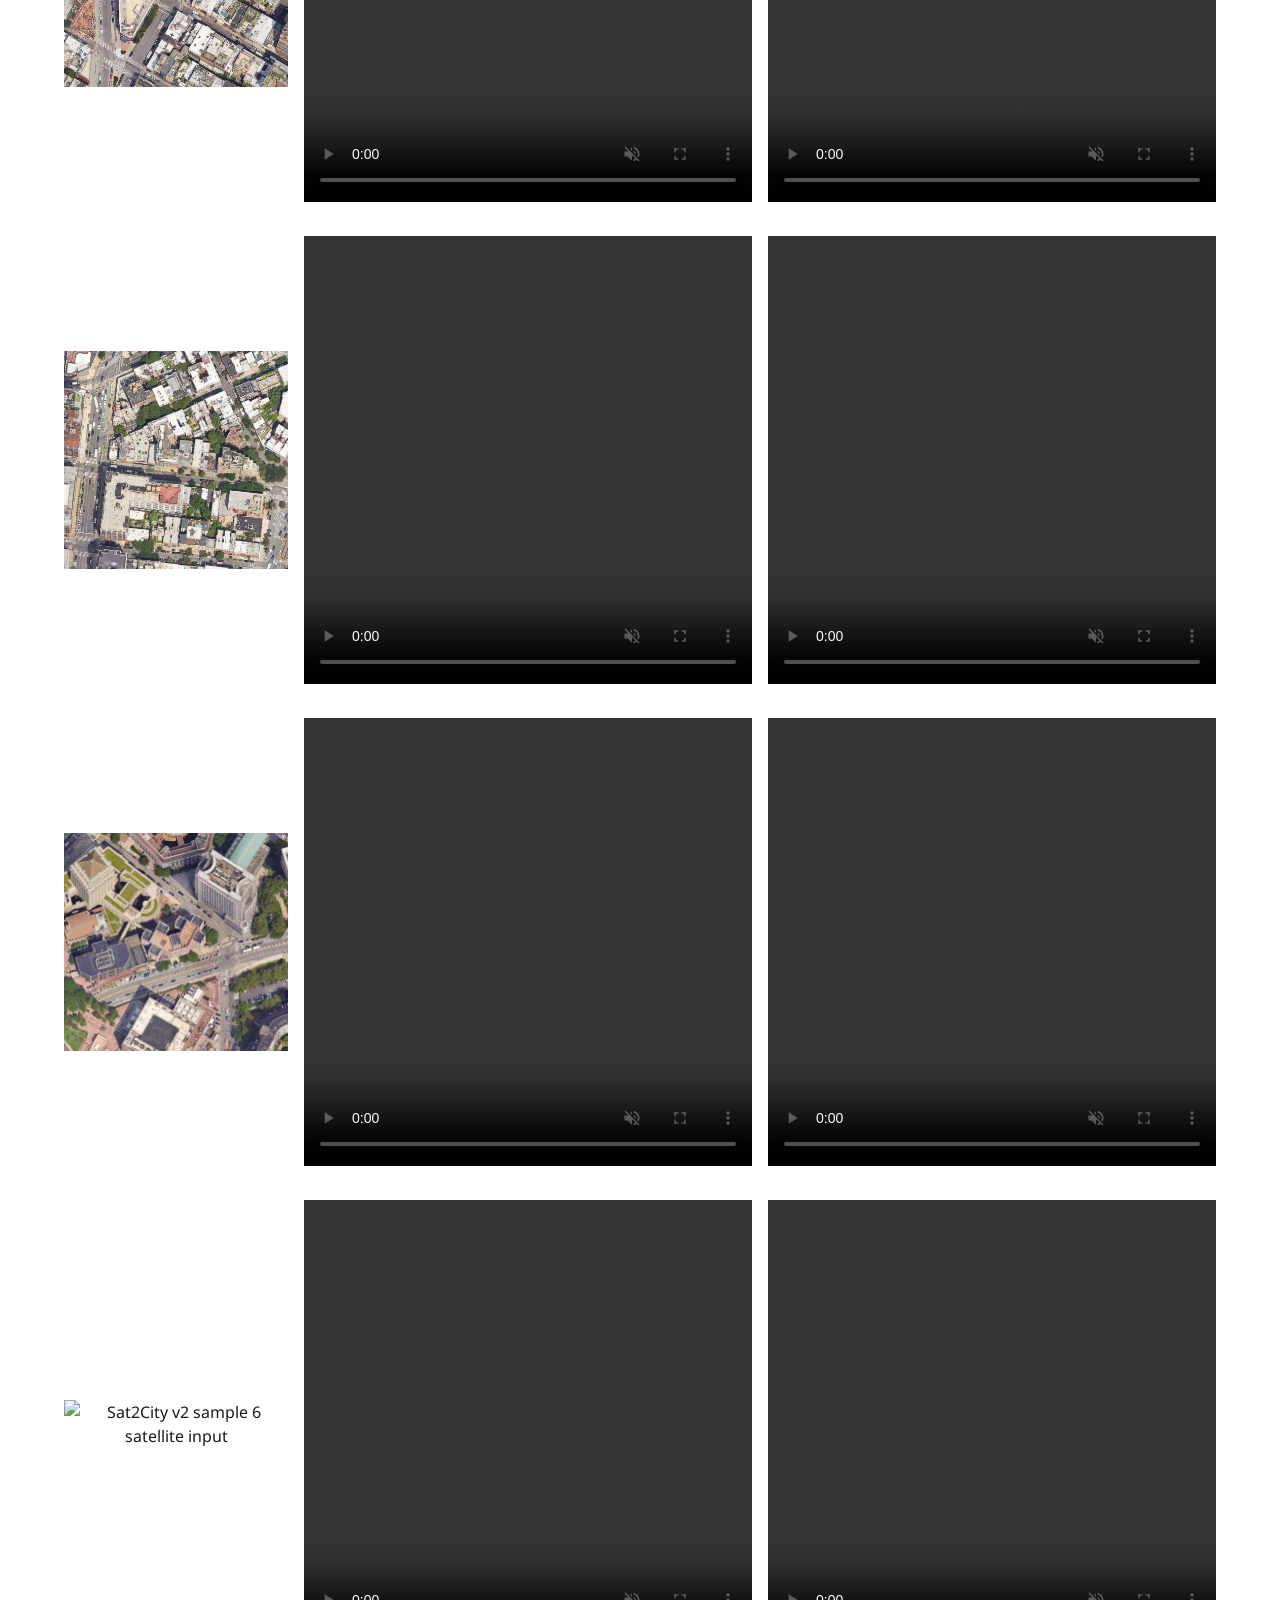
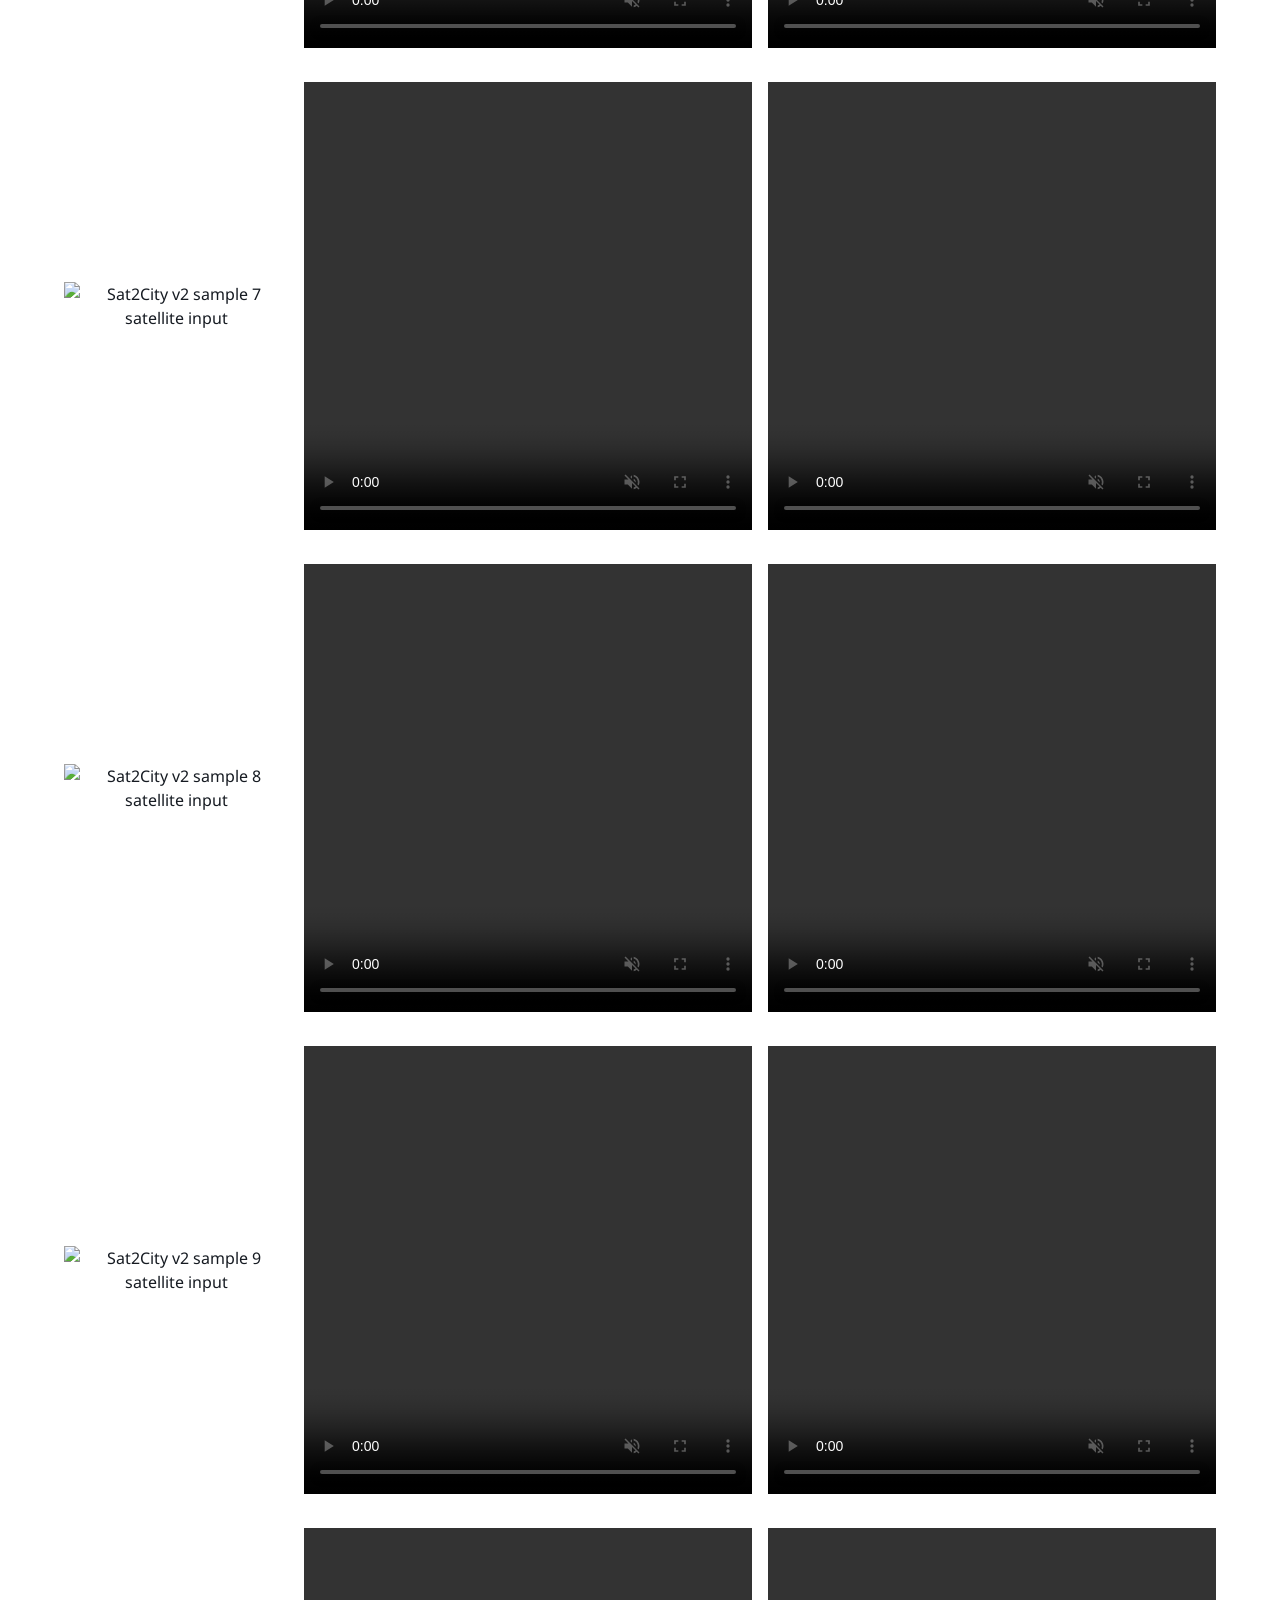
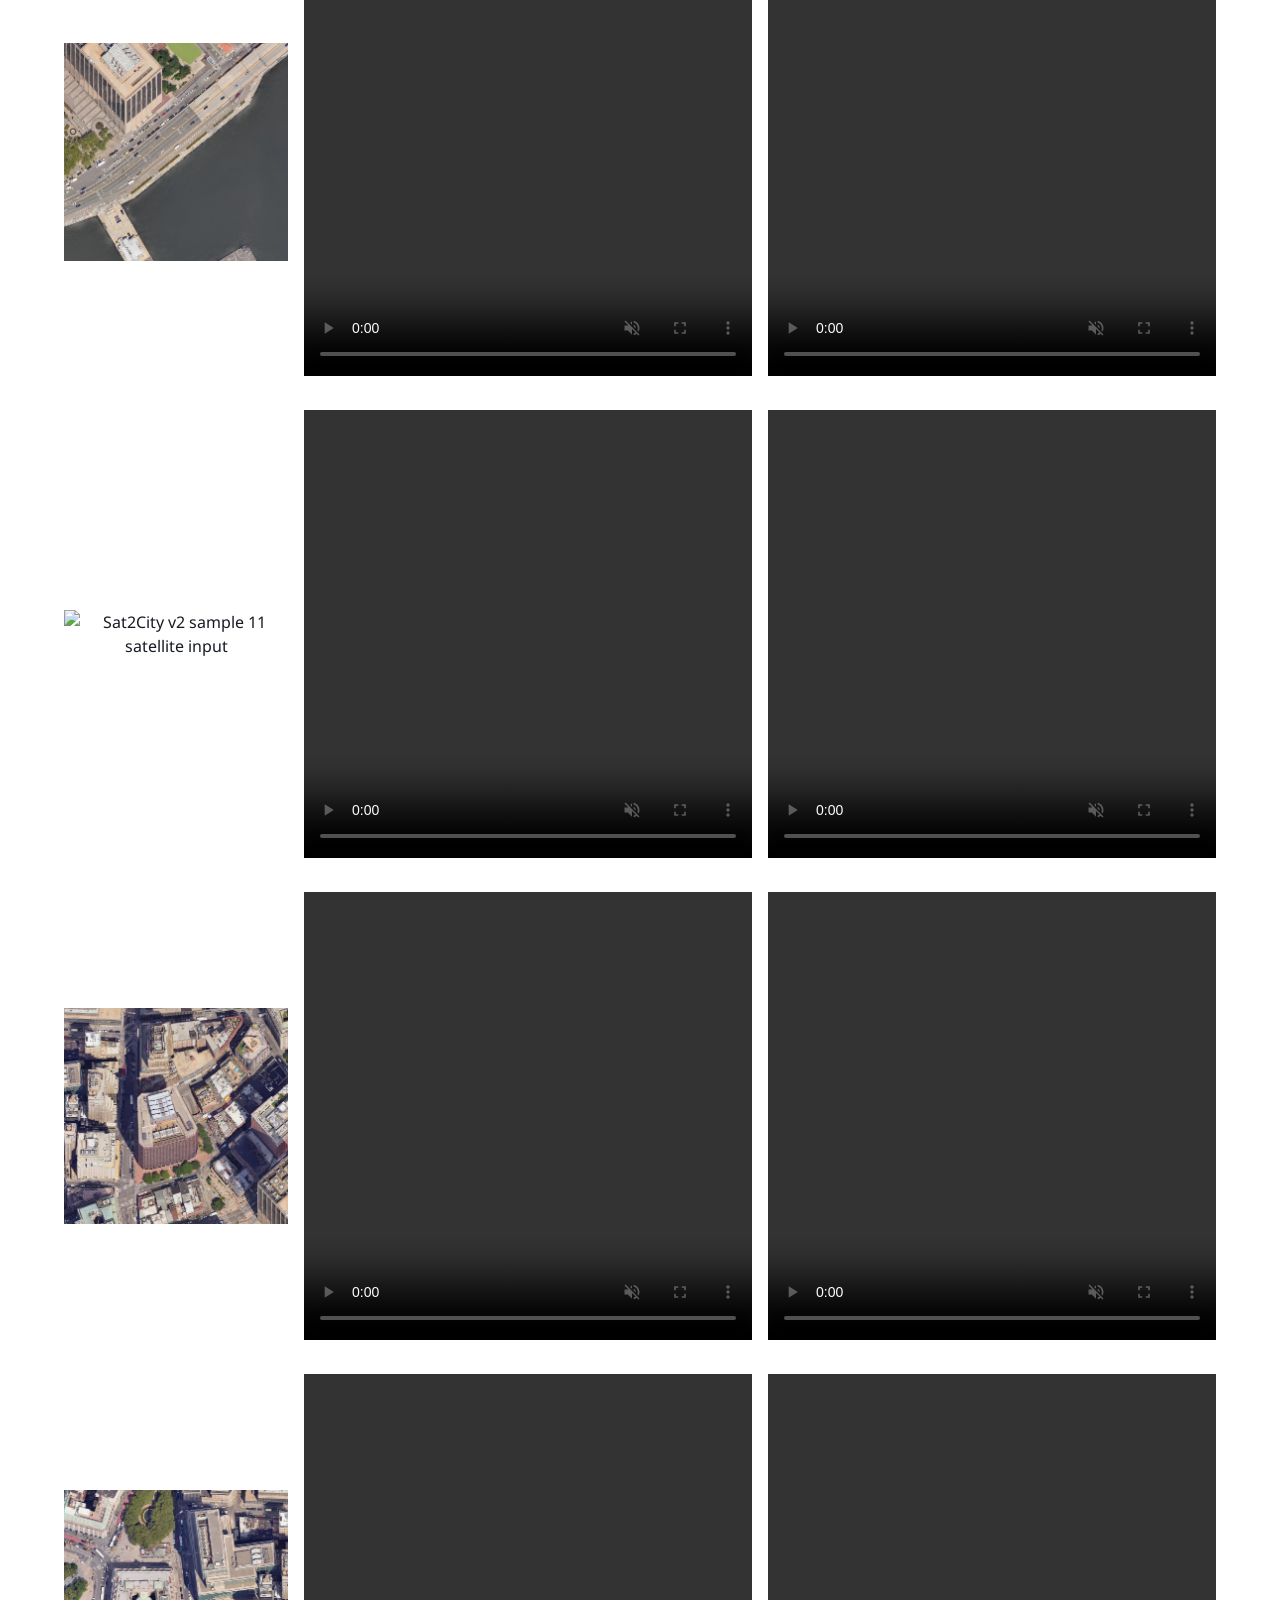
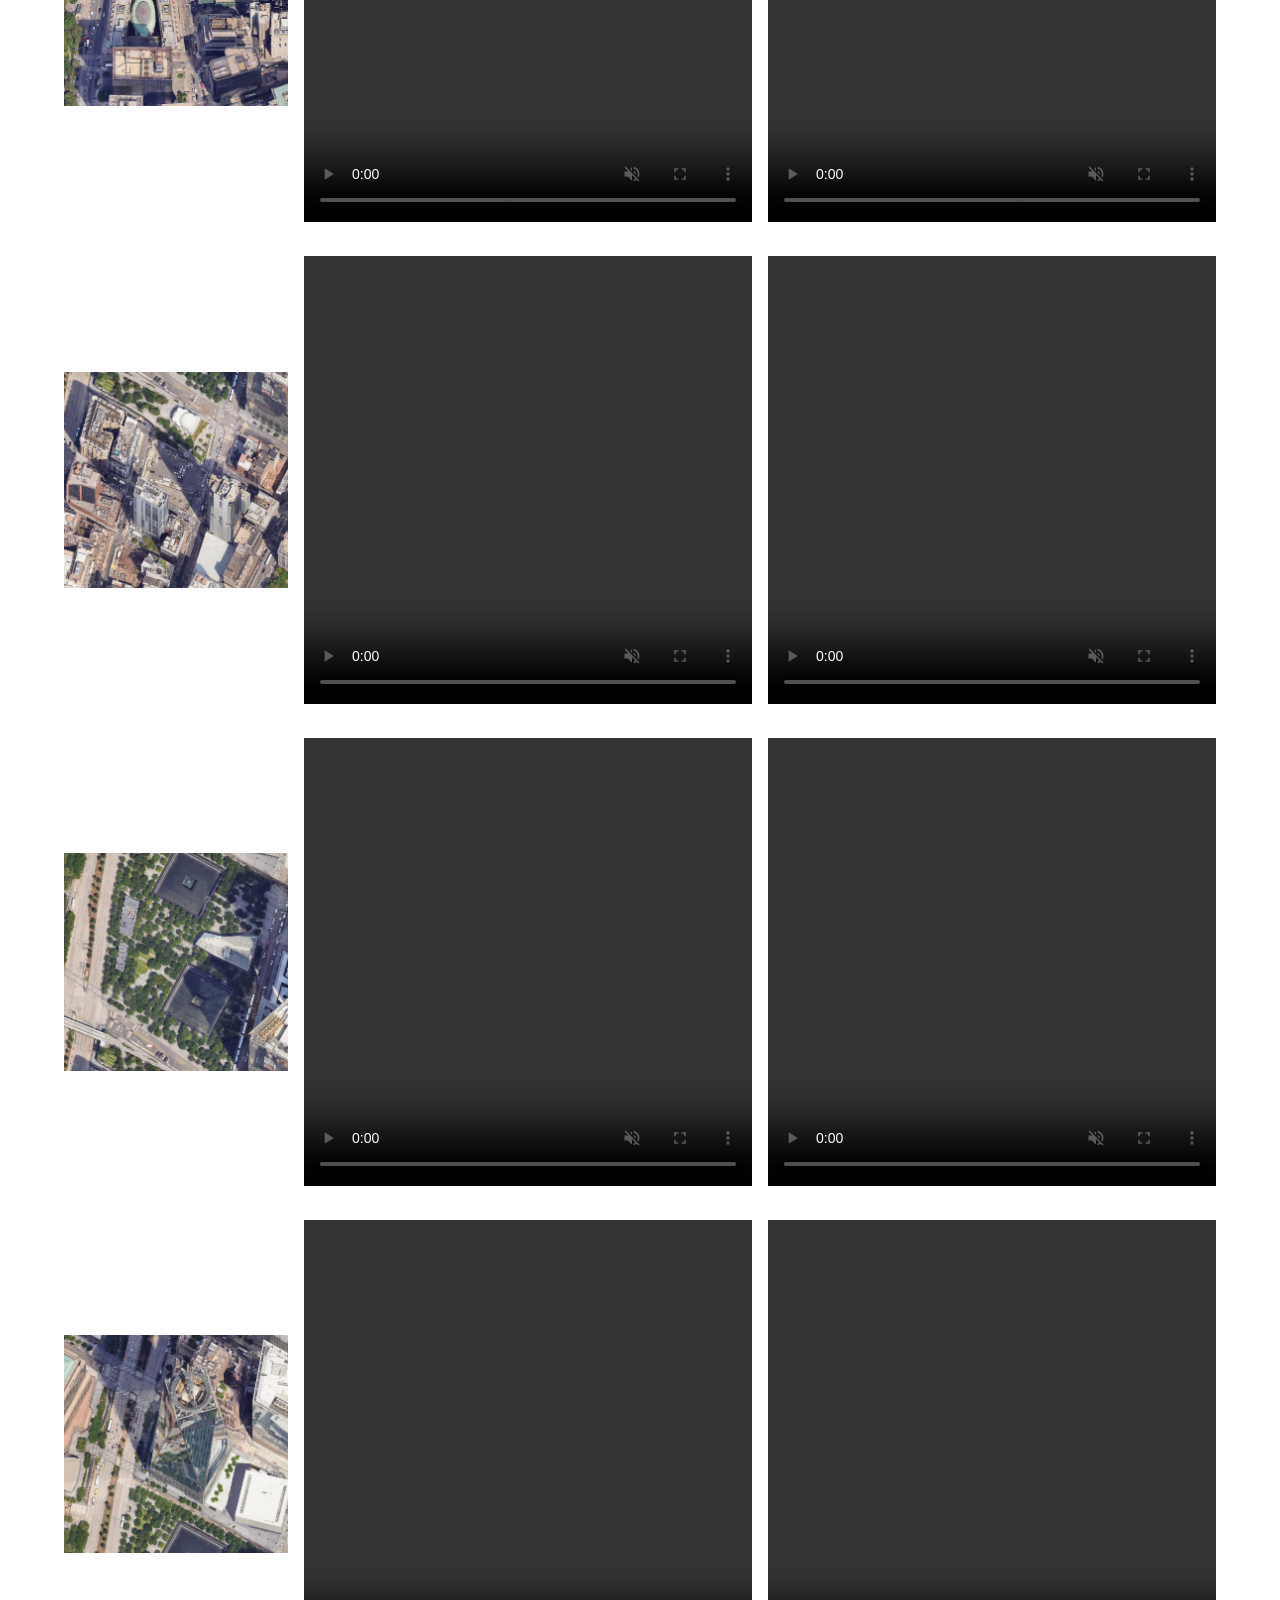
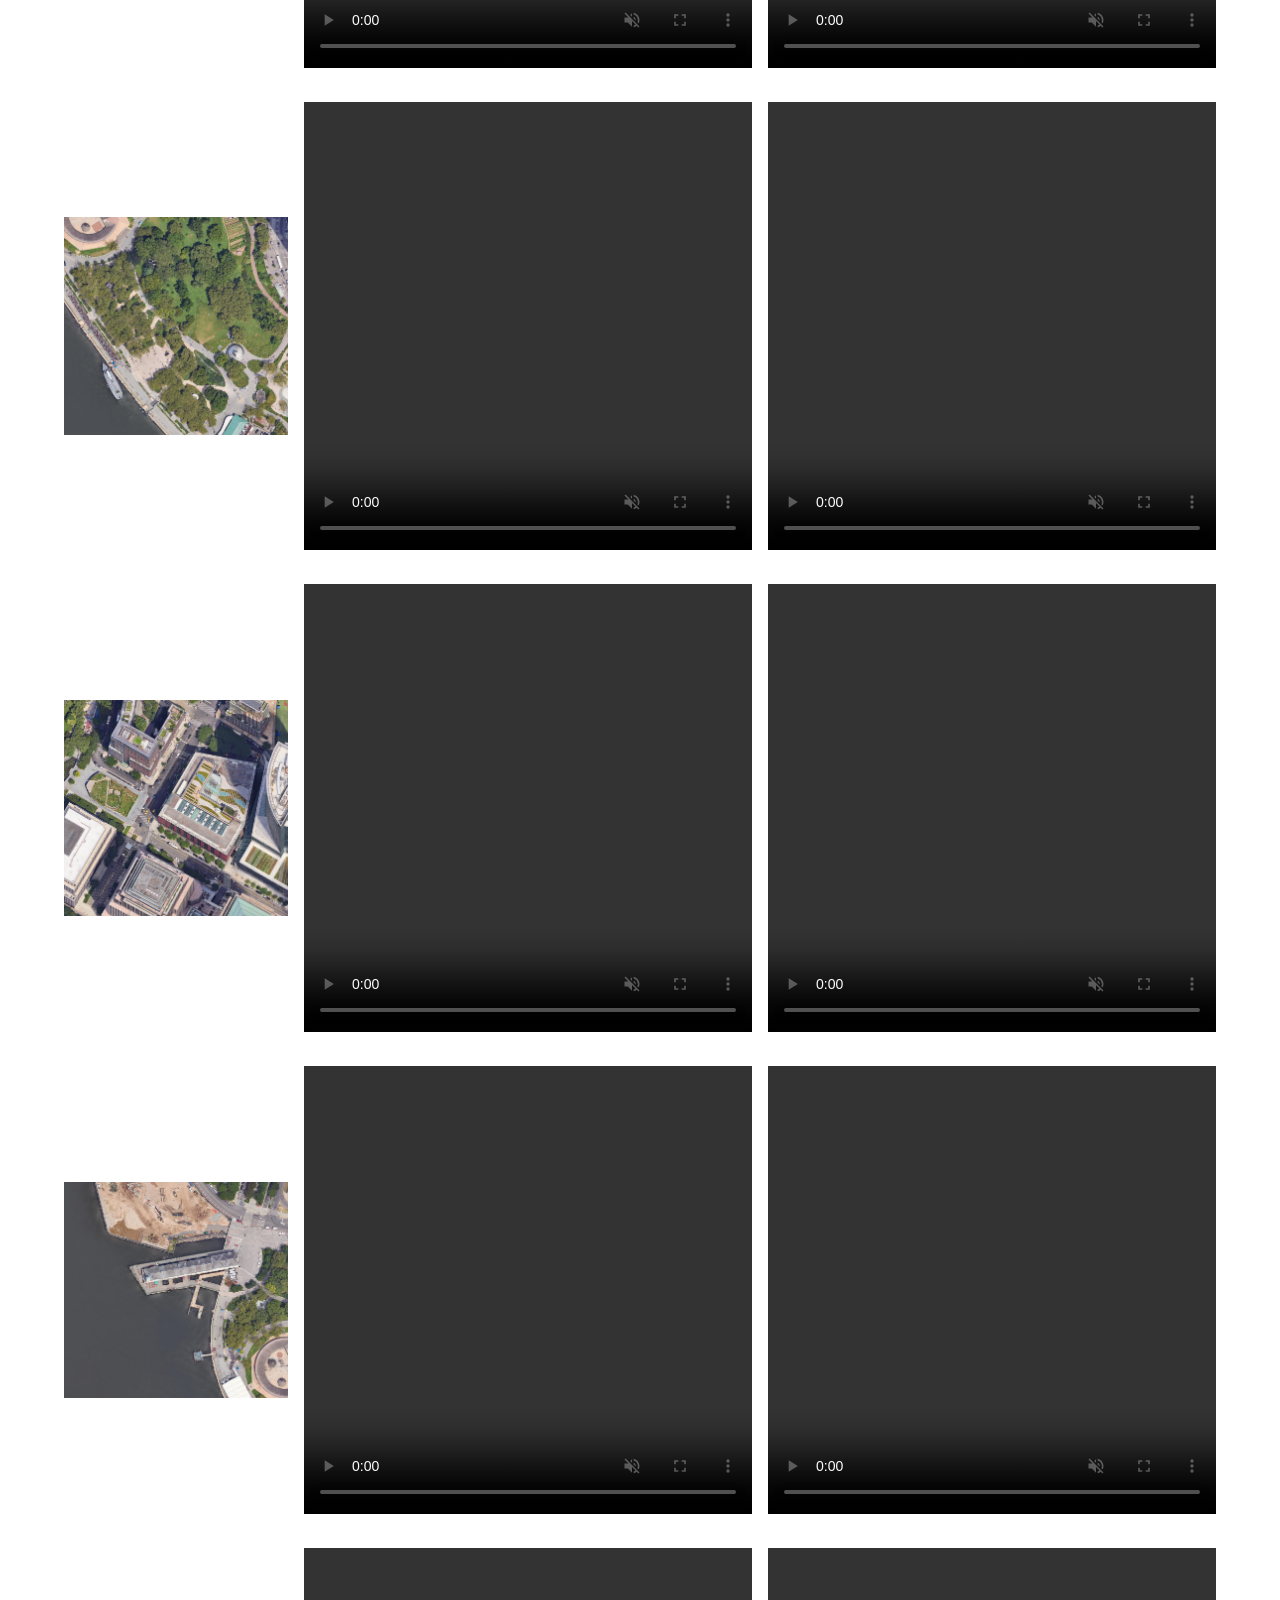
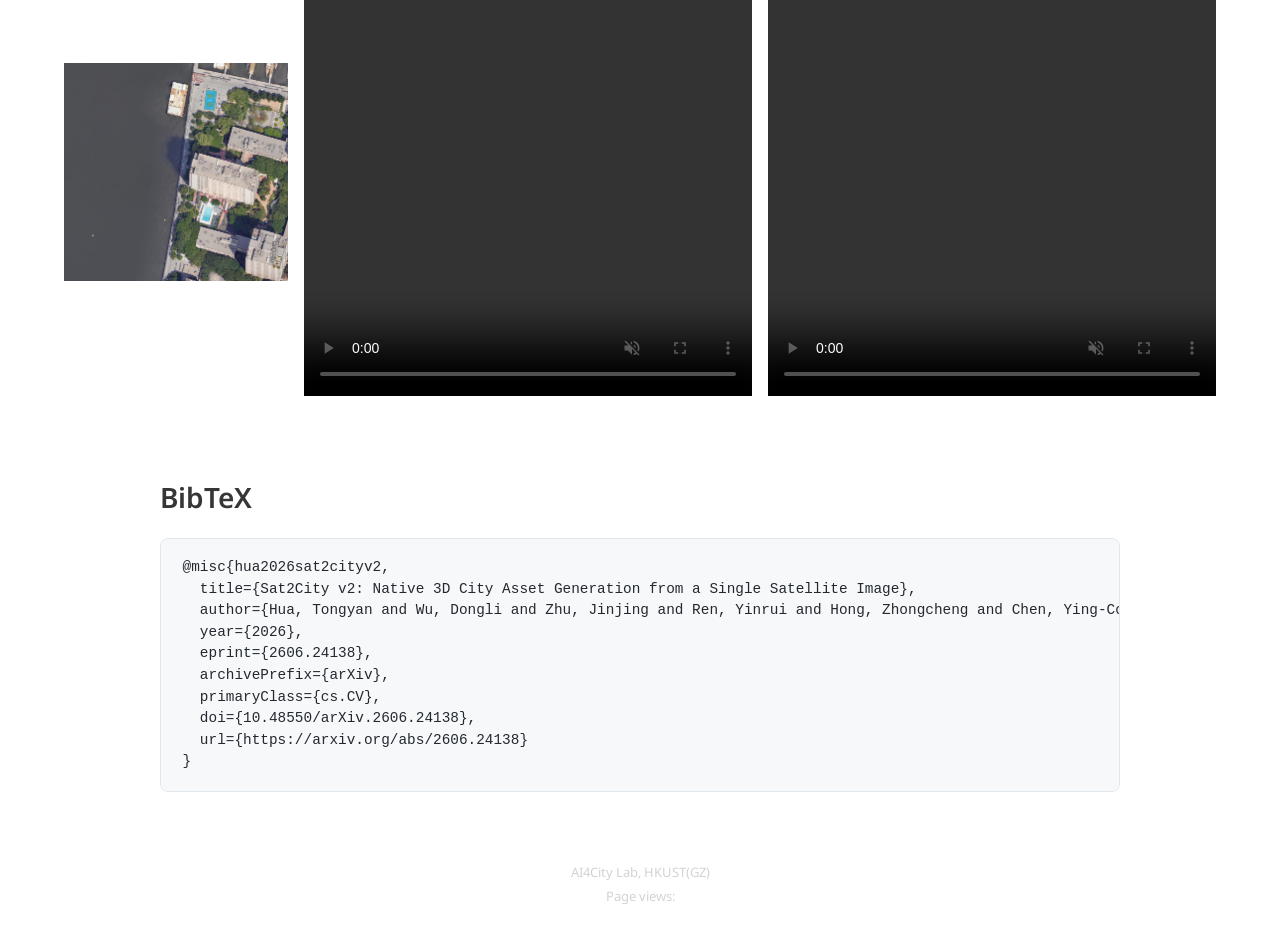
==== commit b5d192a5: "Update Sat2City v2 paper claims" ====
--- a/Sat2City-v2/index.html
+++ b/Sat2City-v2/index.html
@@ -114,15 +114,16 @@
             Generating explicit, high-quality 3D city assets from a single satellite image is important for digital
             twins, urban simulation, and geospatial intelligence. Sat2City v2 advances the original Sat2City from a
             synthetic height-map-conditioned generator to a real-world, appearance-controllable satellite-to-3D asset
-            framework. The key idea is to adapt a pretrained native structured-latent 3D foundation model to weakly
-            aligned satellite-image and textured-mesh pairs collected from matched geographic bounding boxes.
+            framework. The key idea is to adapt a native structured-latent 3D prior pretrained on curated assets to
+            weakly aligned satellite-image and textured-mesh pairs collected from matched geographic bounding boxes.
           </p>
           <p>
-            We construct a dataset with 14,651 training and 1,590 held-out test satellite-mesh pairs across 24 regions
-            in 9 cities. Sat2City v2 encodes each city mesh into a pretrained native 3D latent space, fine-tunes an
-            image-conditioned shape-flow model, and uses the decoded shape as an anchor for satellite-conditioned
-            texturing. The resulting pipeline produces reusable textured mesh assets instead of rendering-oriented 3D
-            proxies.
+            We construct a real-world dataset of 16,027 geographically matched but weakly aligned satellite-image and
+            textured-mesh pairs, comprising 14,651 training pairs and 1,376 held-out test pairs. The training split
+            covers 24 regions in 9 cities. Sat2City v2 encodes each city mesh into a pretrained native 3D latent space,
+            fine-tunes an image-conditioned shape-flow model, and uses the decoded shape as an anchor for
+            satellite-conditioned texturing. The resulting pipeline produces reusable textured mesh assets instead of
+            rendering-oriented 3D proxies.
           </p>
         </div>
       </div>
